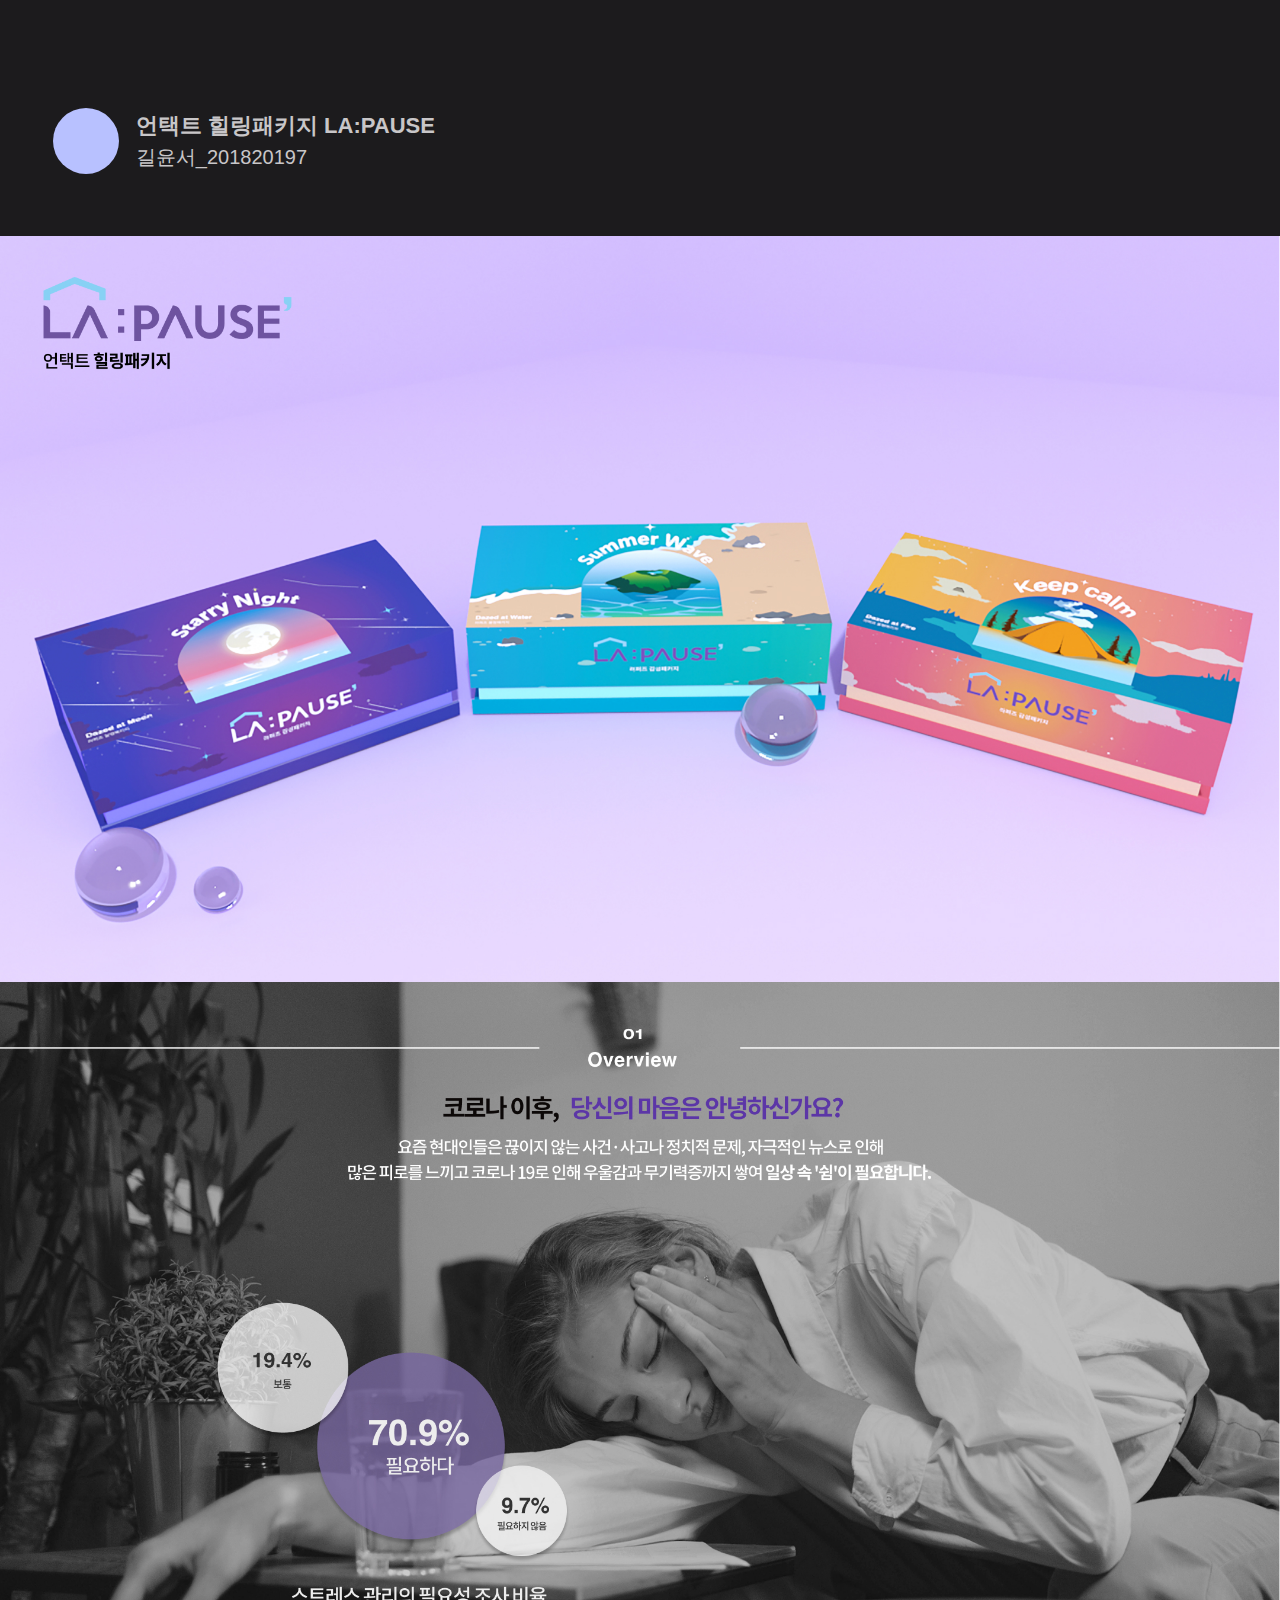
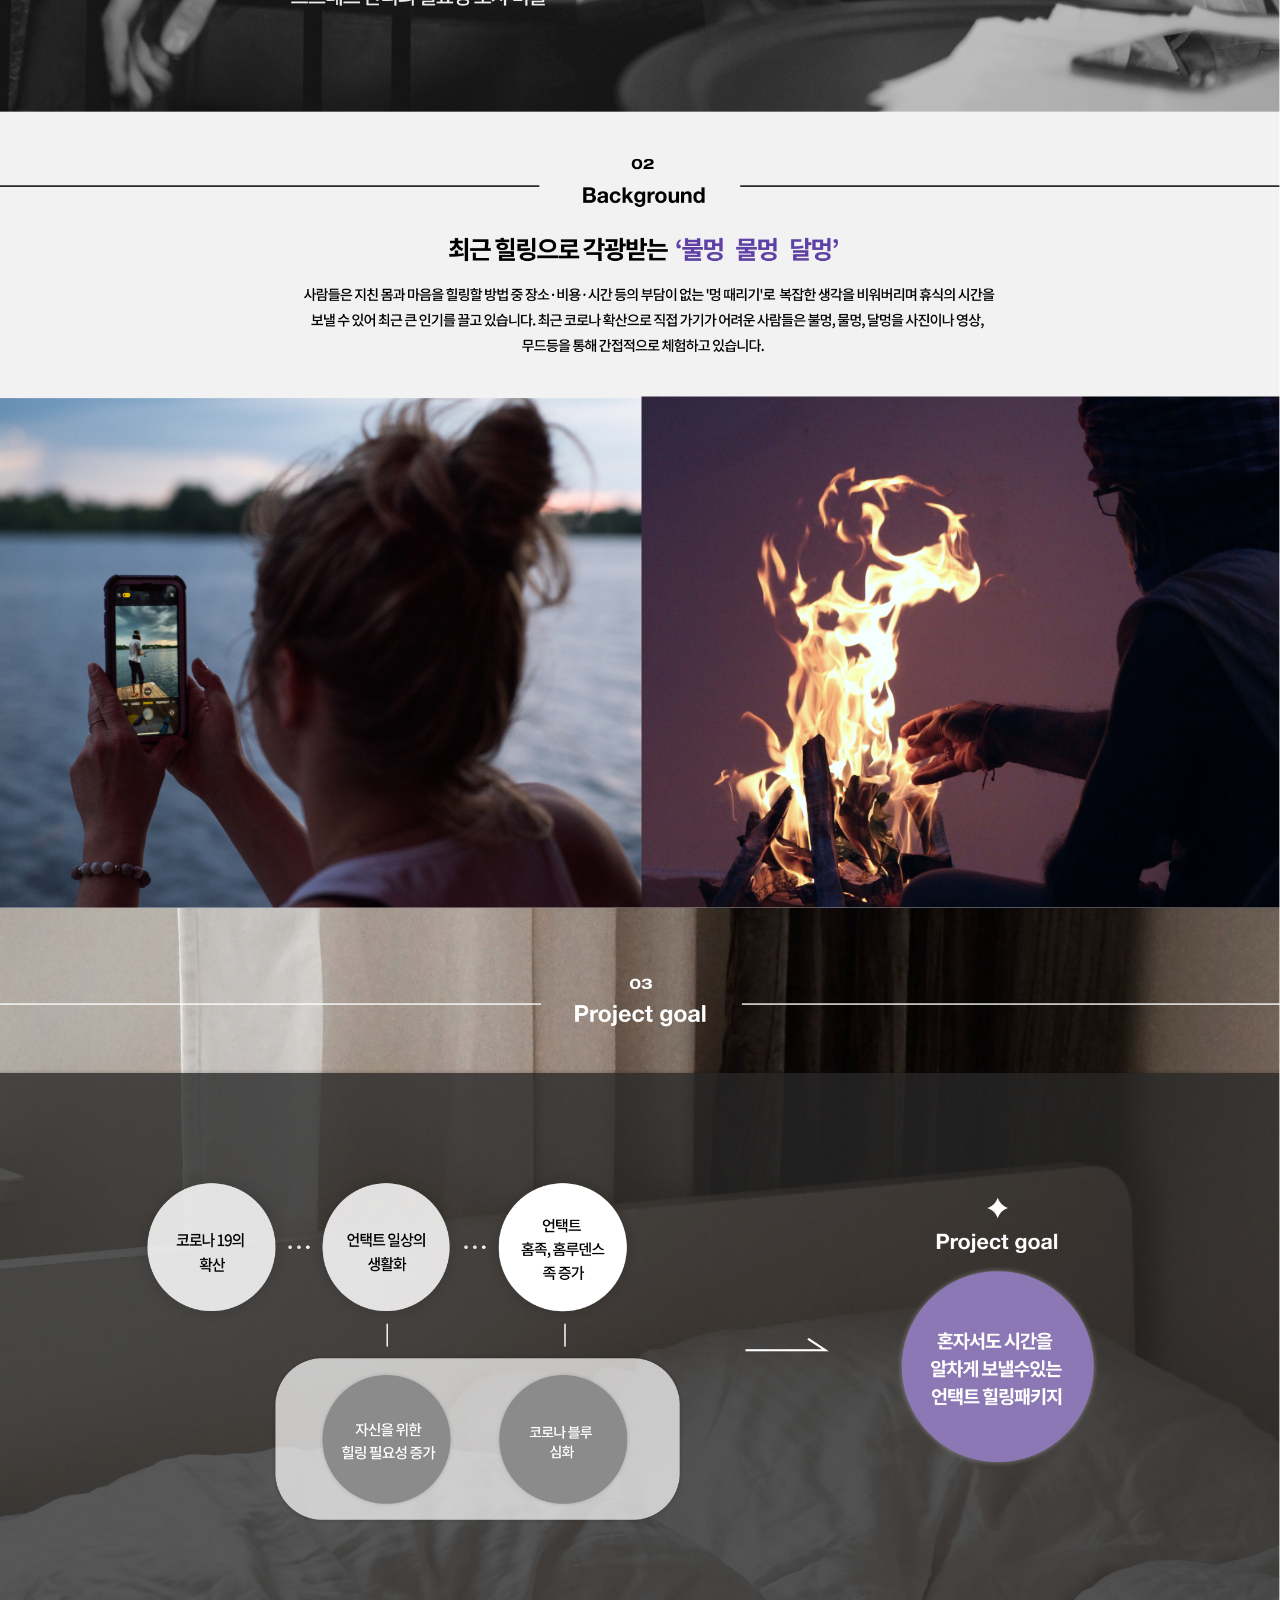
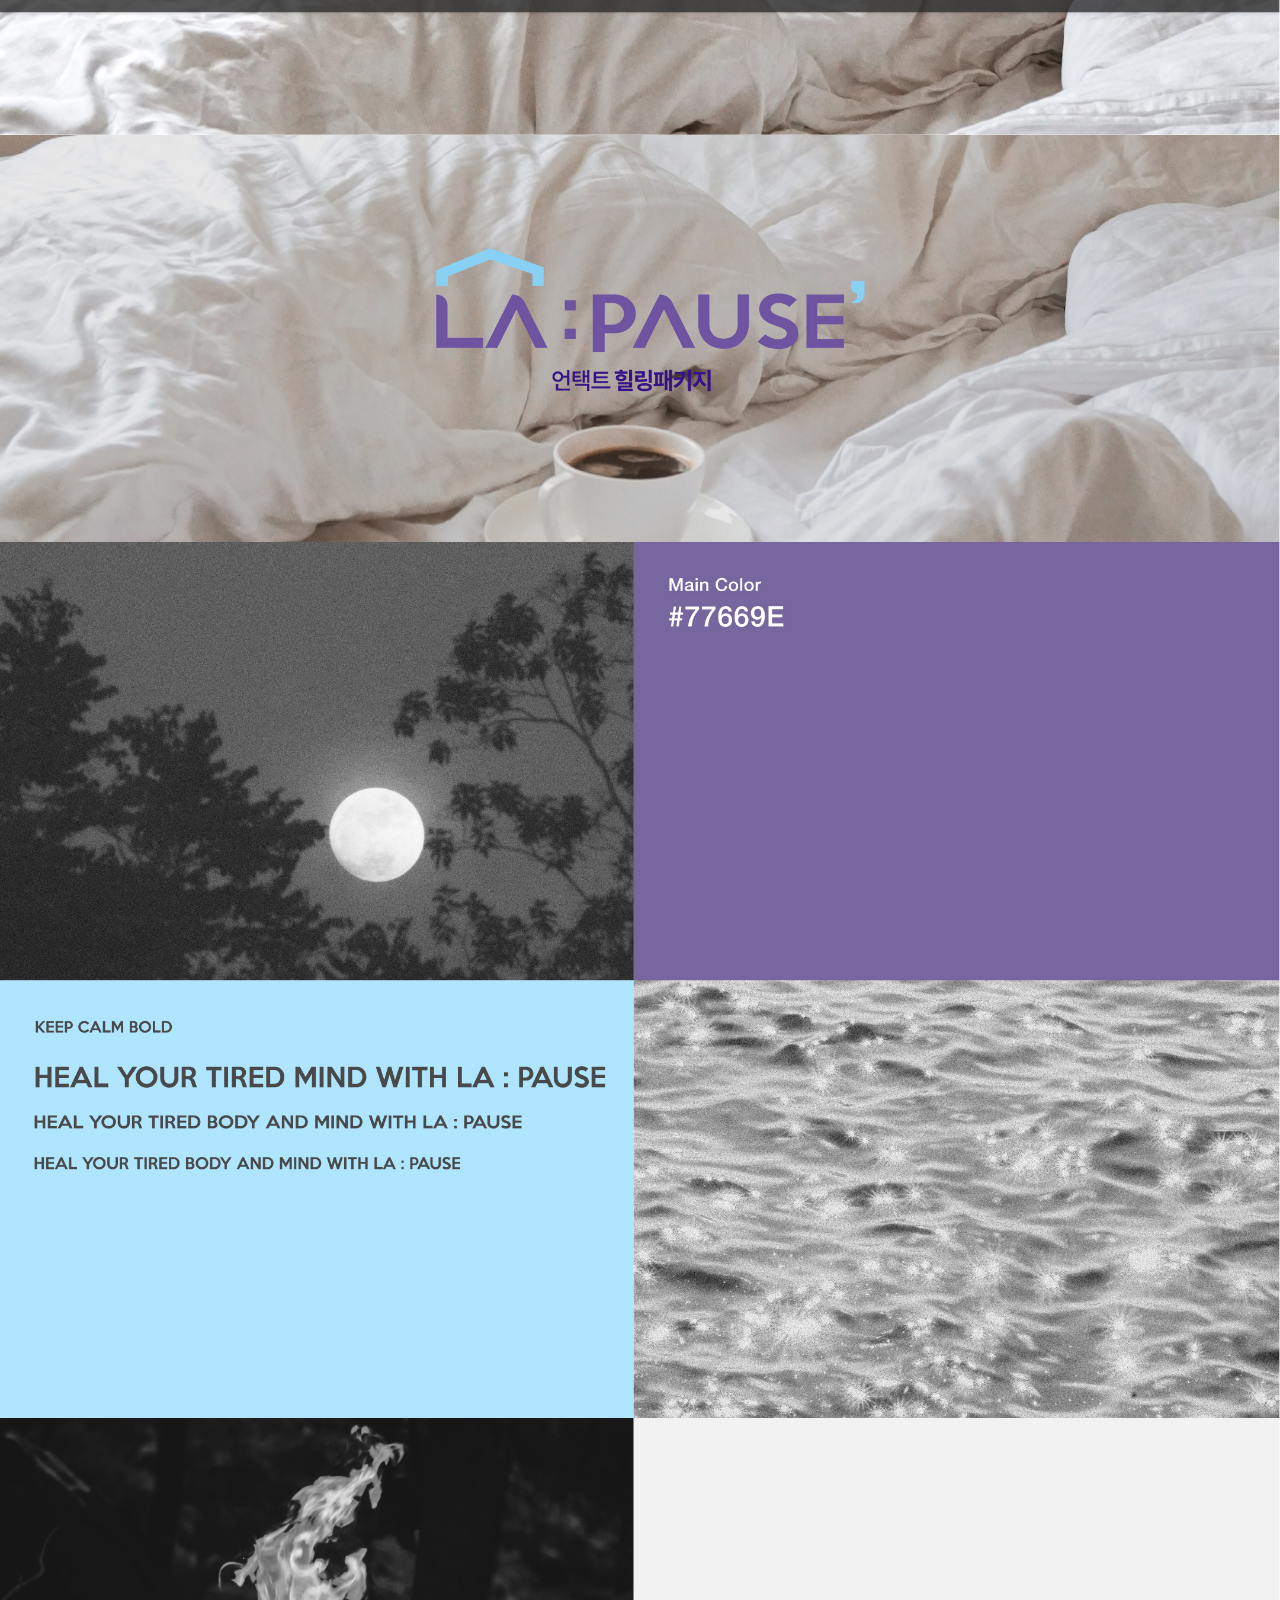
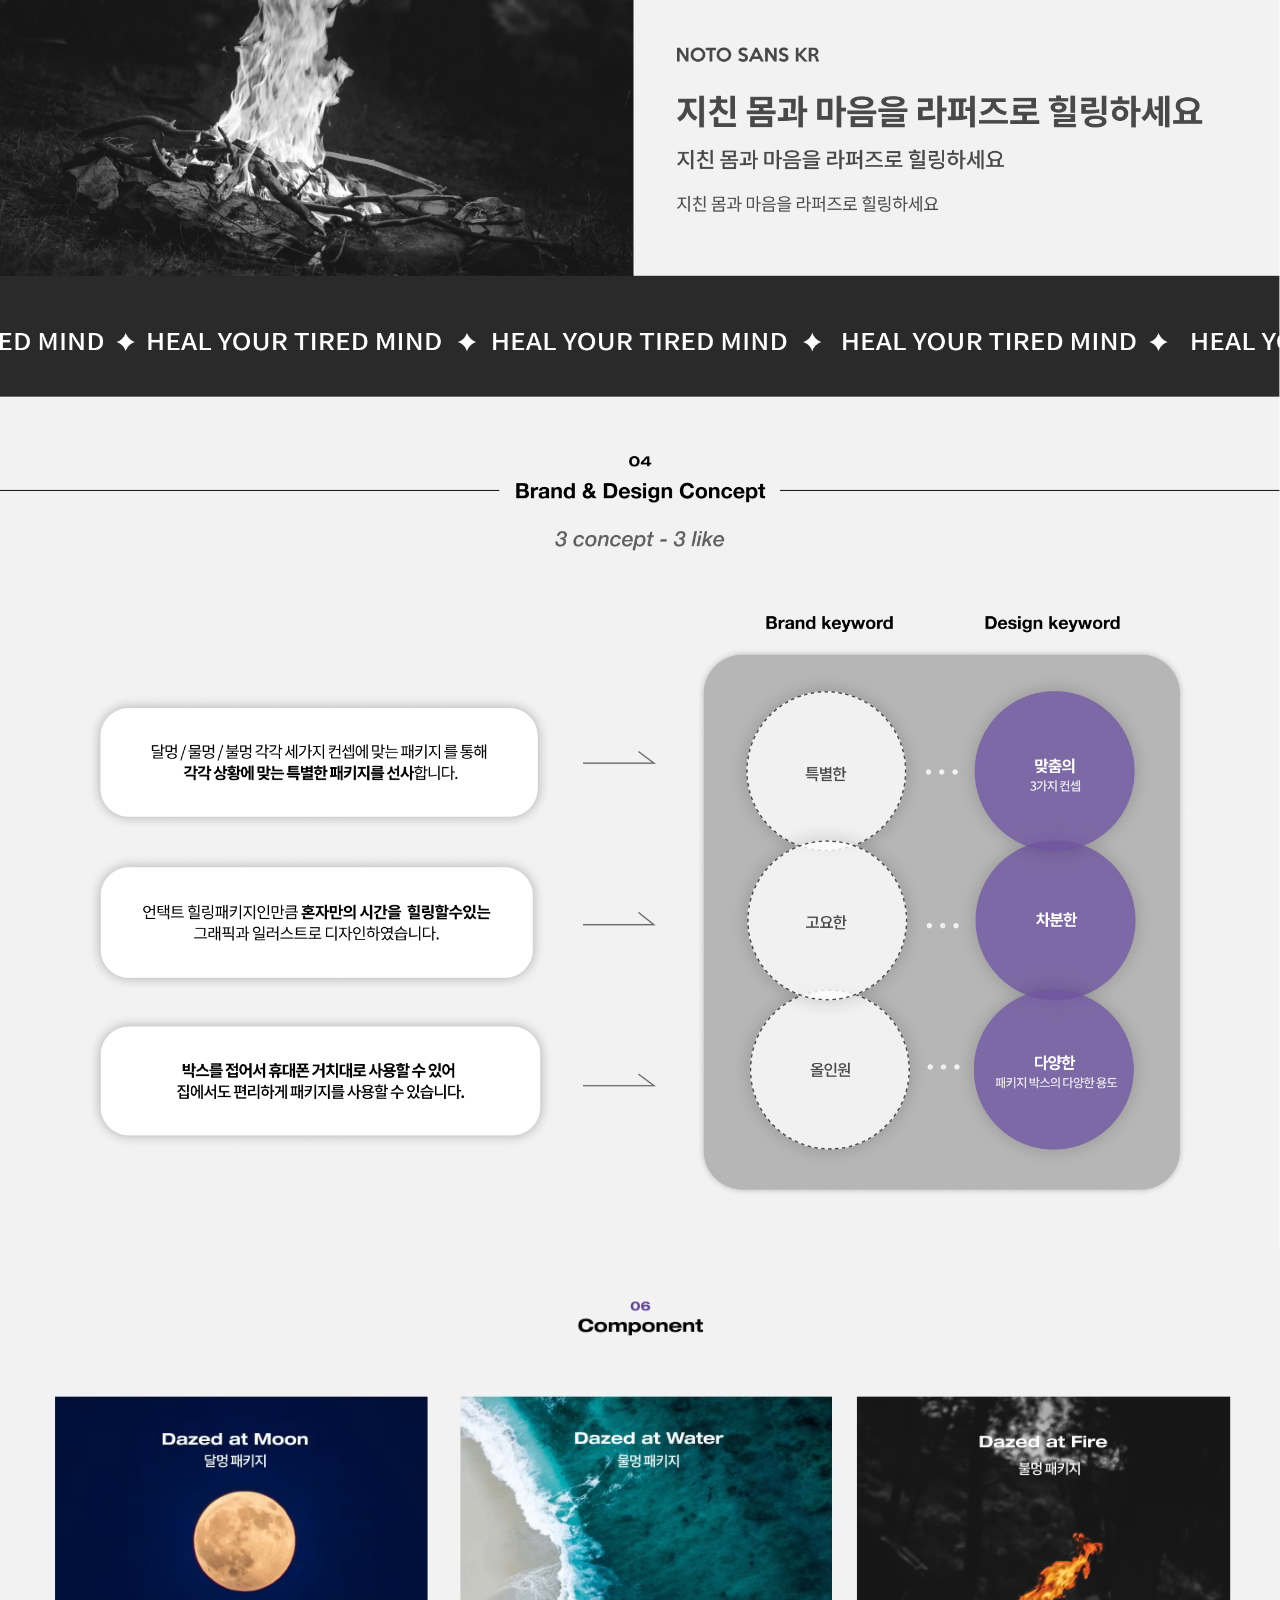
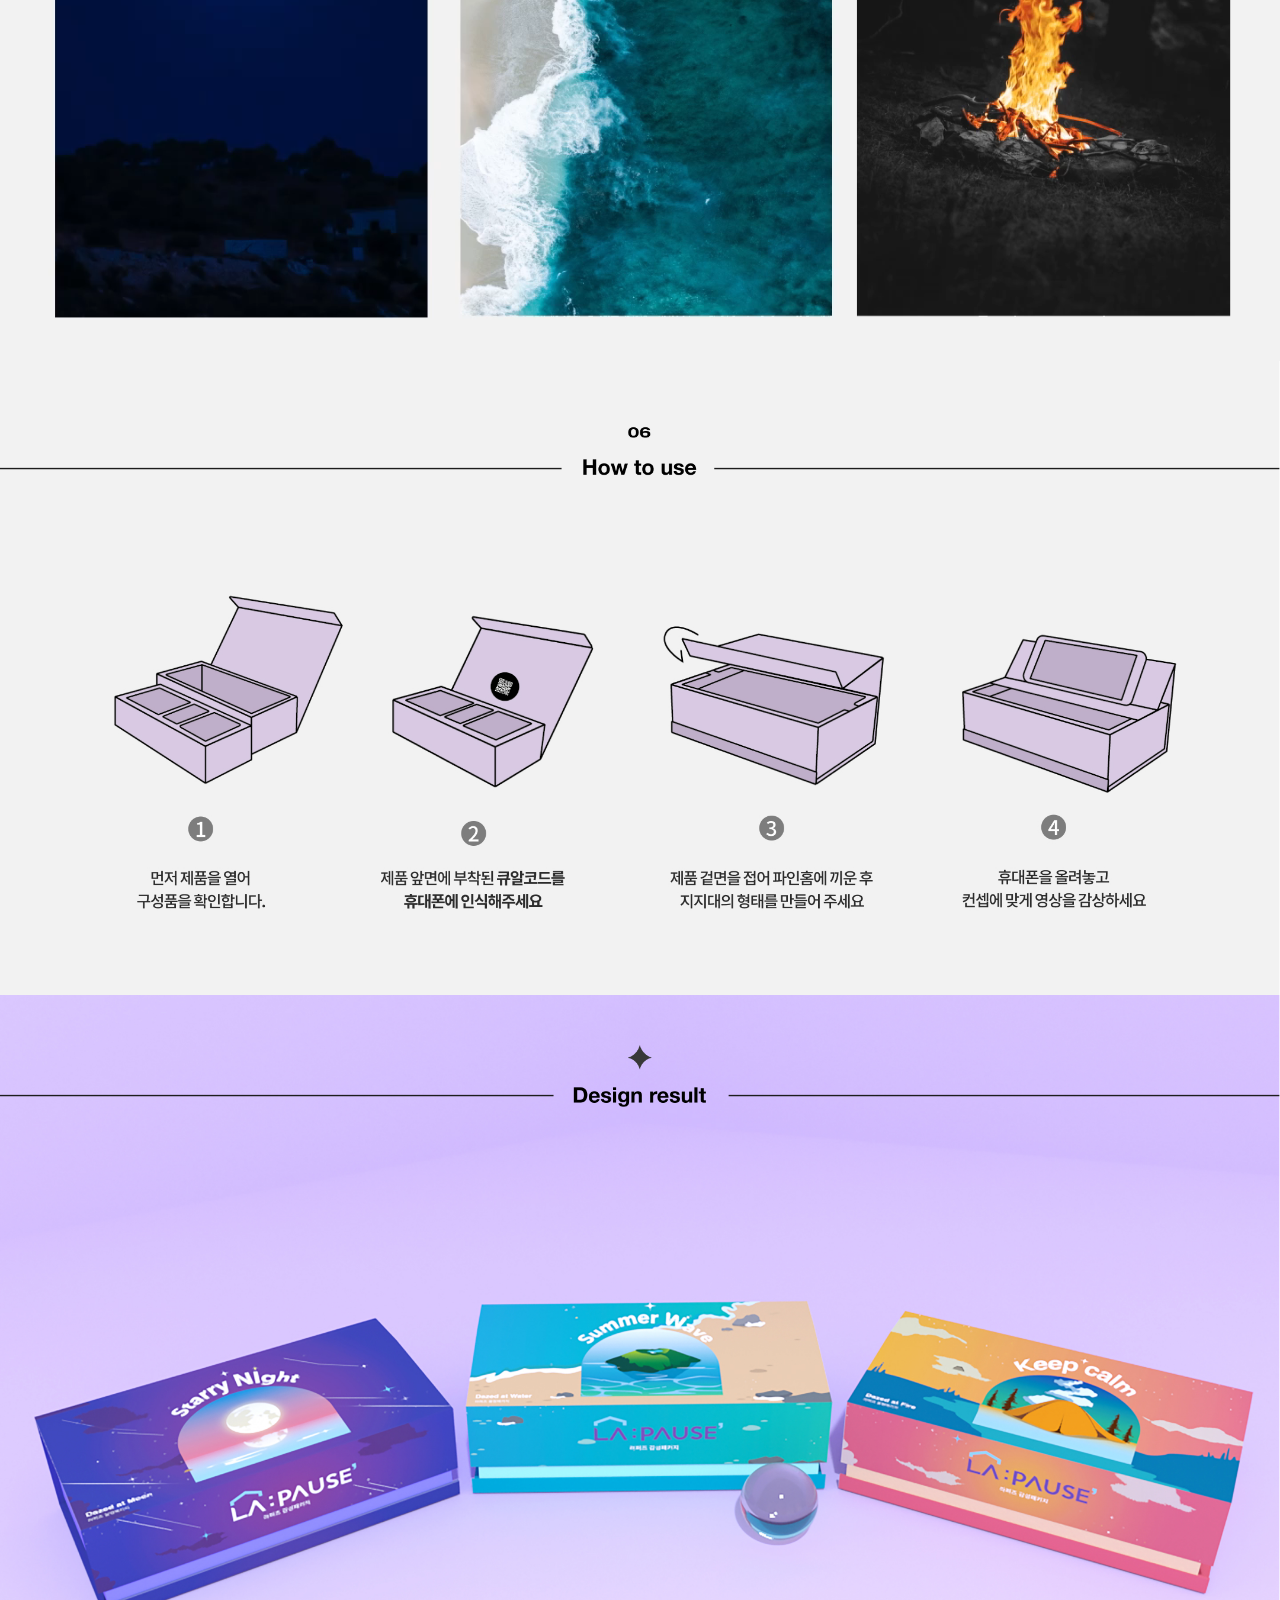
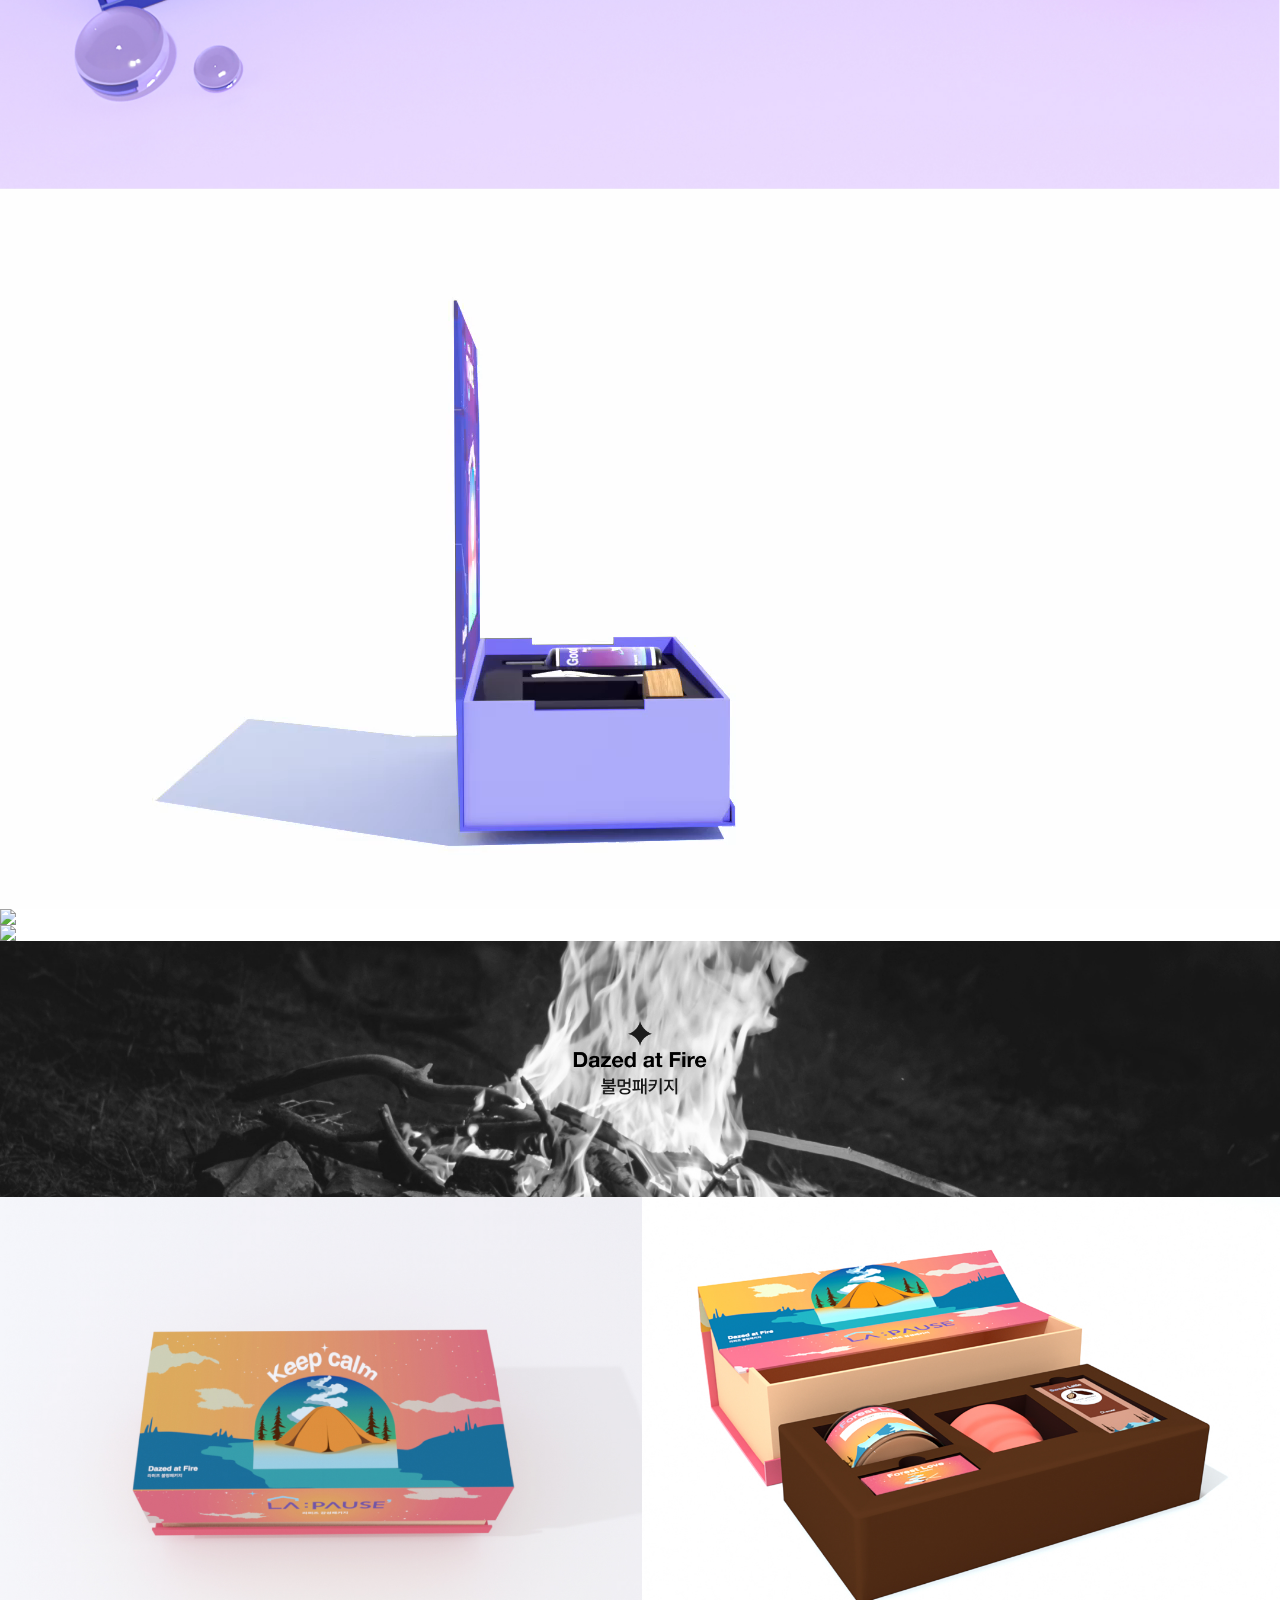
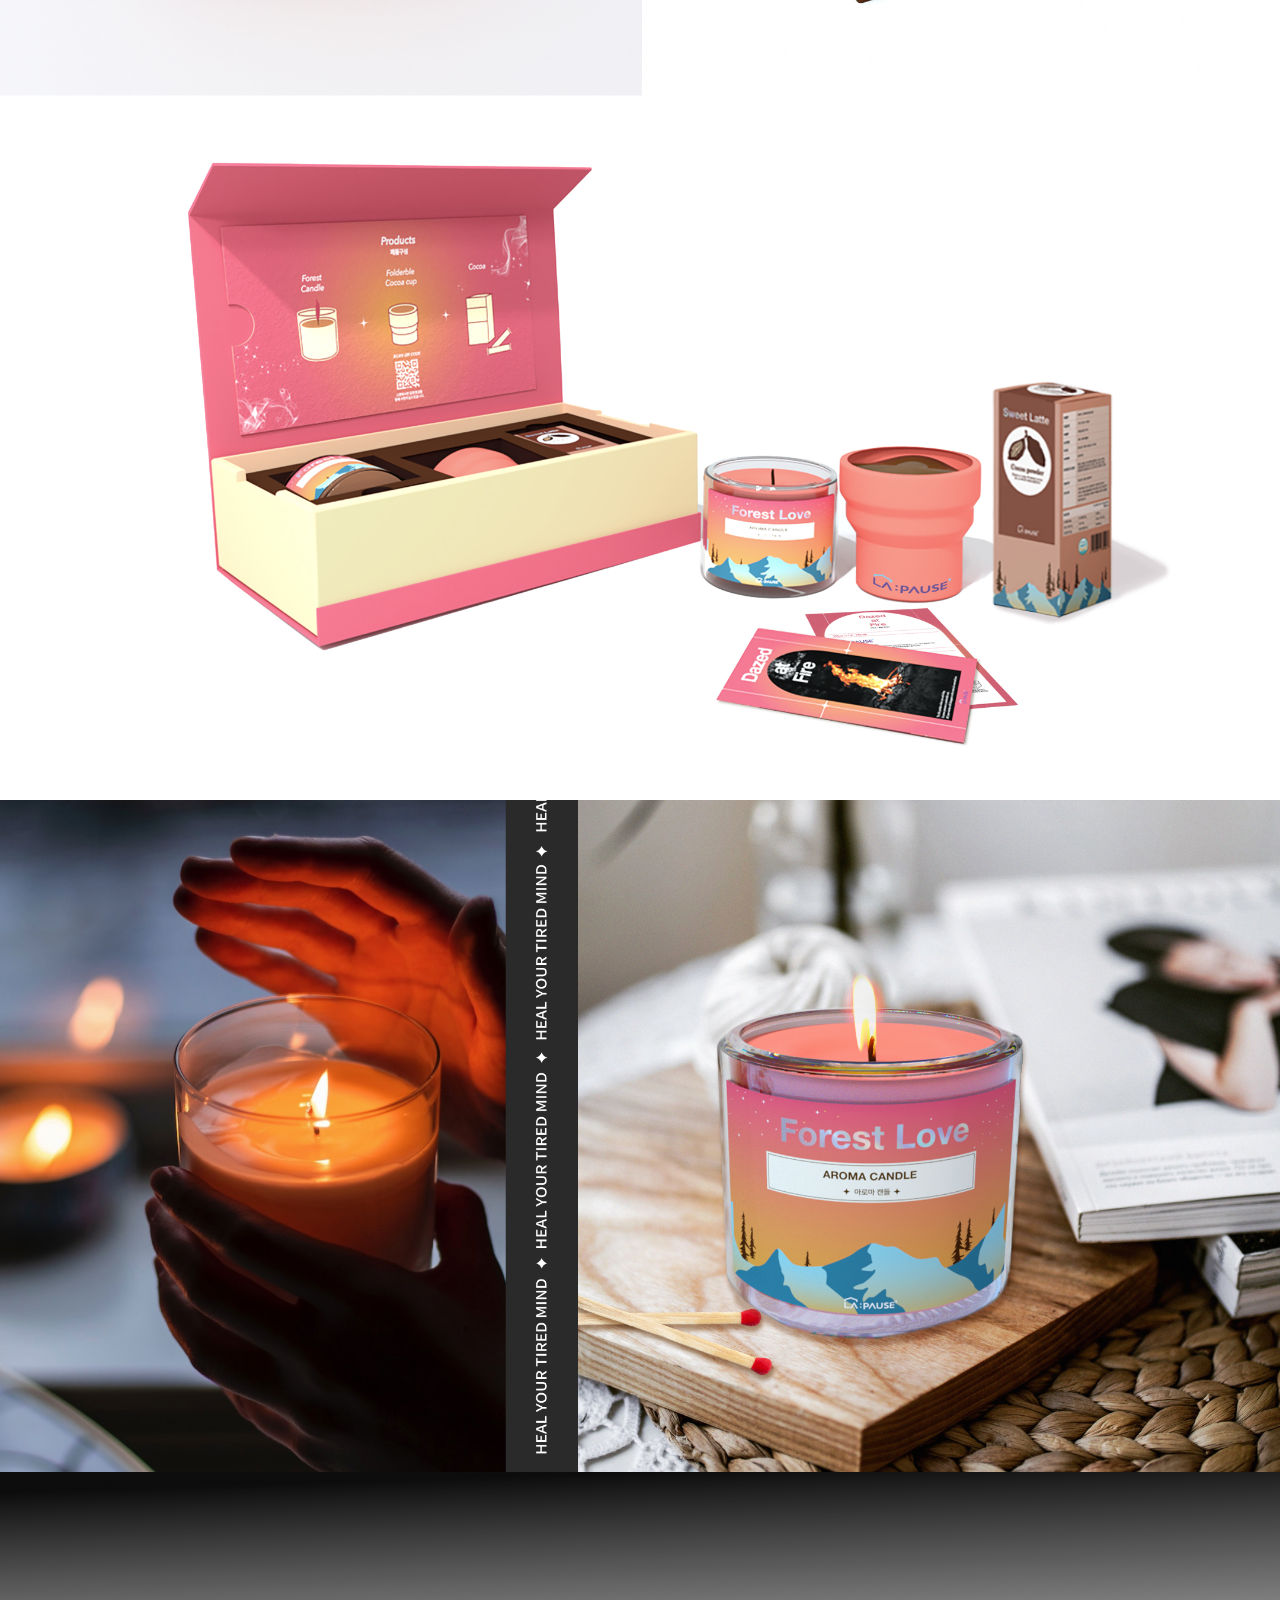
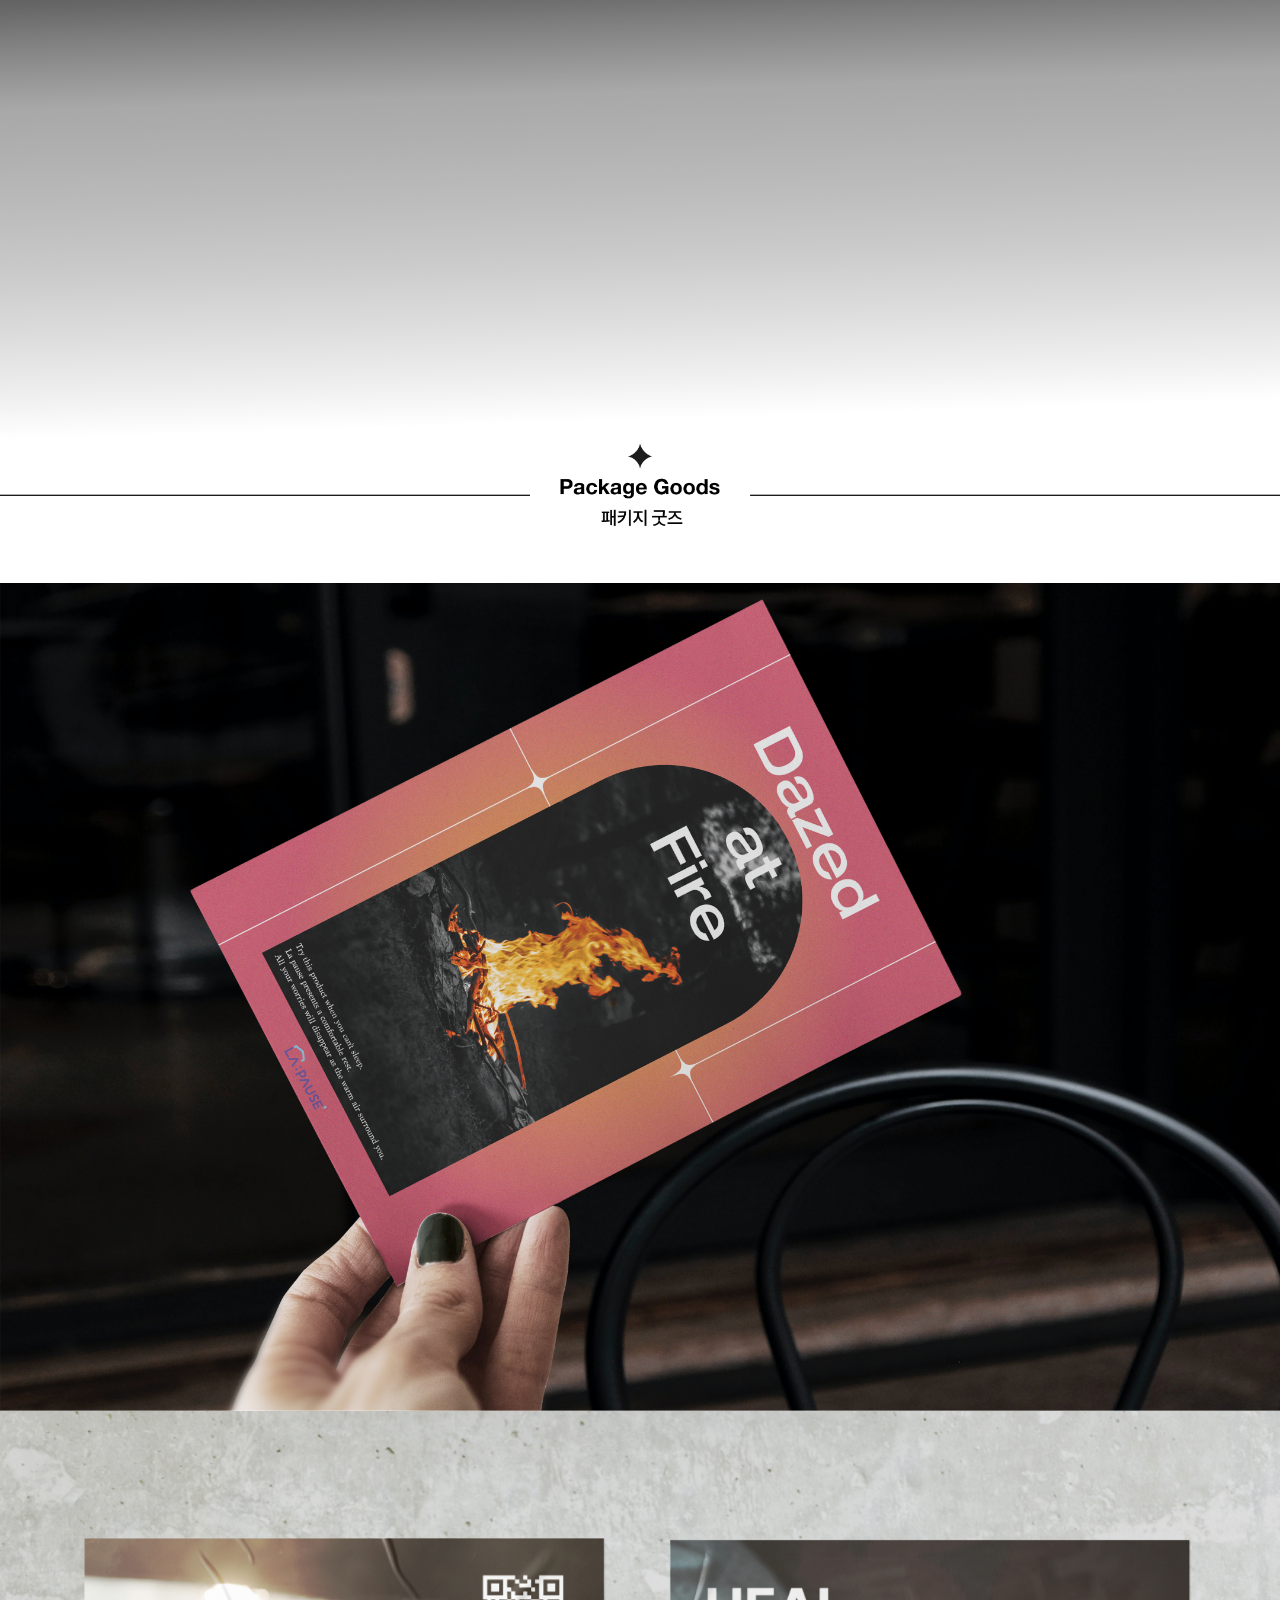
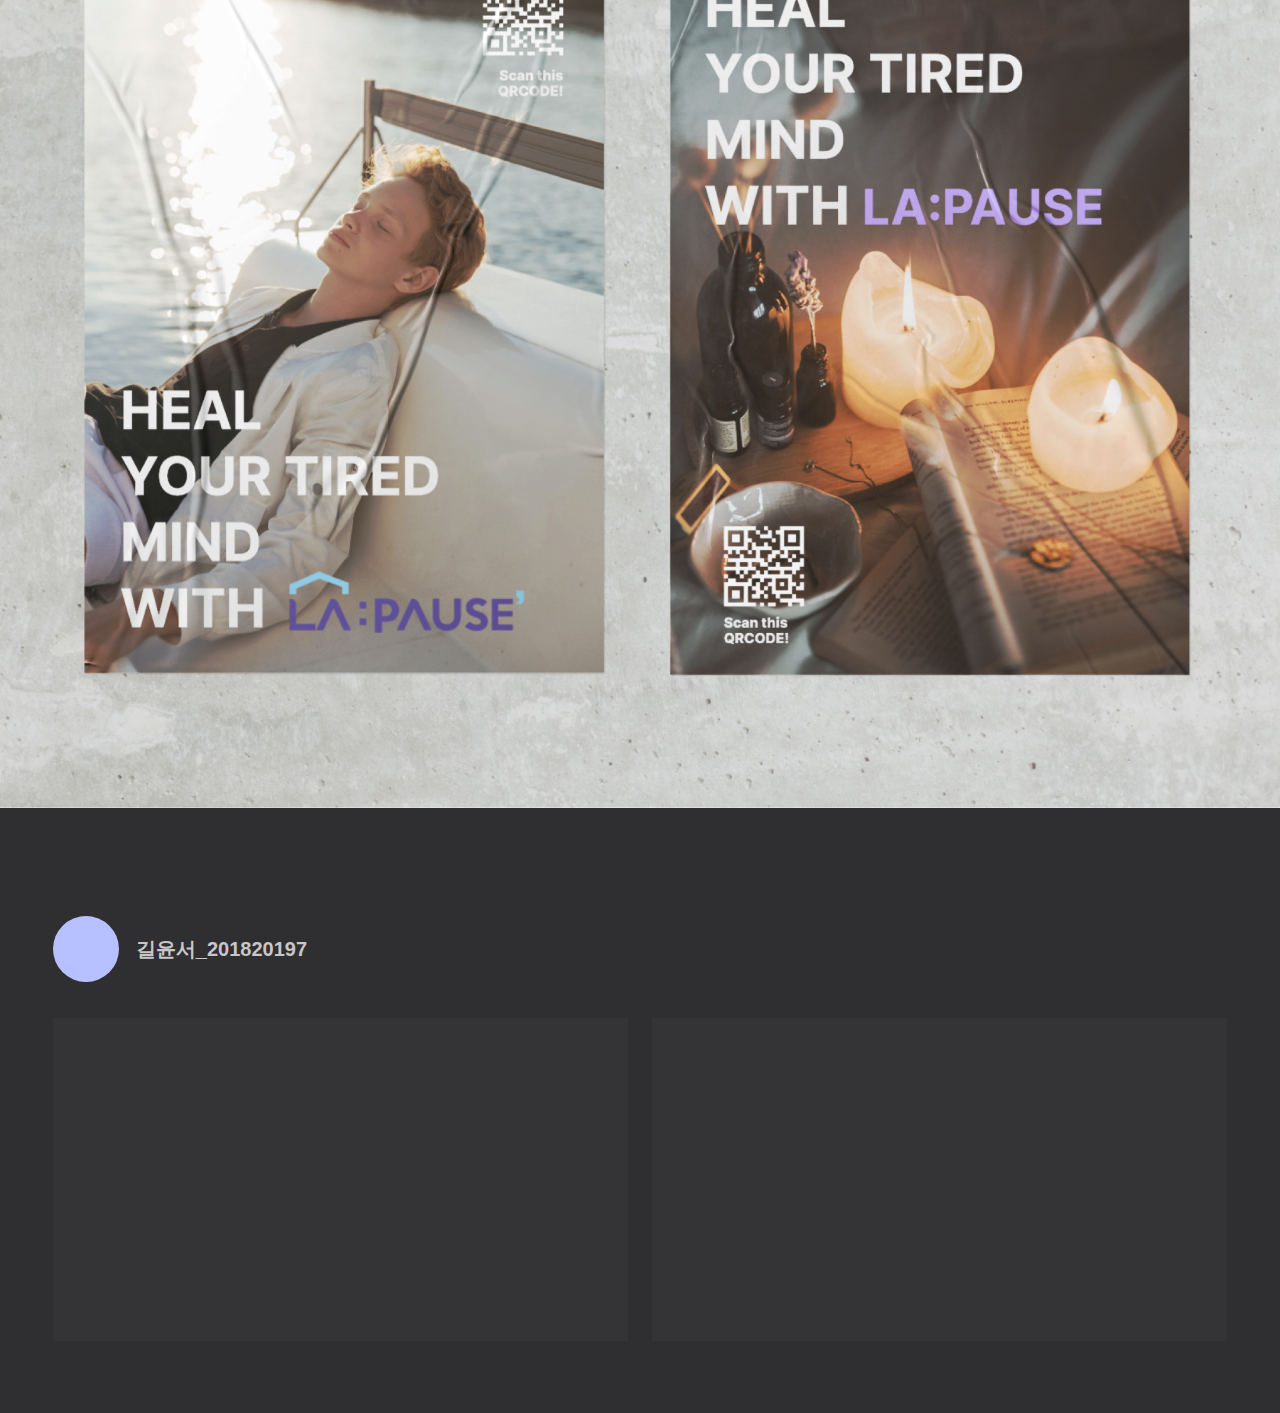
==== KSY/index.html @ 18020cdb "commitcommit" ====
<!DOCTYPE html>
<html lang="ko">
  <head>
    <meta charset="UTF-8" />
    <meta http-equiv="X-UA-Compatible" content="IE=edge" />
    <meta name="viewport" content="width=device-width, initial-scale=1.0" />
    <script src="./script/modHtml.js" defer></script>
    <script src="https://player.vimeo.com/api/player.js"></script>
    <script src="https://unpkg.com/@lottiefiles/lottie-player@latest/dist/lottie-player.js"></script>
    <link
      rel="stylesheet"
      as="style"
      crossorigin
      href="https://cdn.jsdelivr.net/gh/orioncactus/pretendard/dist/web/static/pretendard.css"
    />
    <link rel="stylesheet" href="./style/reset.min.css" />
    <link rel="stylesheet" href="./style/template.min.css" />
    <!-- edit 1 begin -->
    <title>김세영교수님_길윤서_201820197</title>
    <!-- edit 1 end -->
  </head>
  <body>
    <div class="section section--type-header">
      <div class="container">
        <div class="profile">
          <div class="profile__pic"></div>
          <div class="profile__wrap">
            <div class="profile__title">
              <!-- edit 2 begin -->
              언택트 힐링패키지 LA:PAUSE
              <!-- edit 2 end -->
            </div>
            <div class="profile__name">
              <!-- edit 3 begin -->
              길윤서_201820197
              <!-- edit 3 end -->
            </div>
          </div>
        </div>
      </div>
    </div>
    <div class="section section--type-media">
      <!-- edit 4 begin -->
      <div class="container">
        <!-- example of image begin -->
        <img src="./imgs/packageimg0.jpg" loading="lazy" />
        <img src="./imgs/packageimg1.jpg" loading="lazy" />
        <img src="./imgs/packageimg2.jpg" loading="lazy" />
        <img src="./imgs/packageimg3.jpg" loading="lazy" />
        <img src="./imgs/packageimg4.jpg" loading="lazy" />
        <img src="./imgs/packageimg5.jpg" loading="lazy" />

        <!-- example of video begin -->
        <video autoplay loop muted poster="">
          <source src="./imgs/package video 2.mp4" />
        </video>
        <!-- example of video end -->

        <img src="./imgs/packageimg6.jpg" loading="lazy" />
        <img src="./imgs/packageimg7.jpg" loading="lazy" />
        <!-- example of video begin -->
        <video autoplay loop muted poster="">
          <source src="./imgs/packagev.mp4" />
        </video>
        <!-- example of video end -->
        <img src="./imgs/packageimg8.jpg" loading="lazy" />
        <img src="./imgs/packageimg9.jpg" loading="lazy" />
        <img src="./imgs/packageimg10.jpg" loading="lazy" />
        <img src="./imgs/packageimg11.jpg" loading="lazy" />
        <!-- example of lottie start -->
        <lottie-player
          src="./imgs/card.json"
          style="max-width: 1440px"
          style="max-height: 800px"
          loop
          autoplay
        ></lottie-player>

        <!-- example of lottie start -->
        <lottie-player
          src="./imgs/package motion 1.json"
          style="max-width: 1440px"
          style="max-height: 800px"
          loop
          autoplay
        ></lottie-player>
        <img src="./imgs/packageimg12.jpg" loading="lazy" />
        <!-- example of image end -->
      </div>
      <!-- edit 4 end -->
    </div>
    <div class="section section--type-footer">
      <div class="container">
        <div class="designerInfo">
          <div class="profile">
            <div class="profile__pic"></div>
            <div class="profile__wrap">
              <div class="profile__name">
                <!-- edit 4 begin -->
                길윤서_201820197
                <!-- edit 4 end -->
              </div>
            </div>
          </div>
          <div class="otherWorks">
            <div class="work">
              <div class="work__wrap">
                <div class="work__title">
                  Variant of [Space] : 공간은 계속해서 변화한다
                </div>
                <div class="work__class">Typography</div>
              </div>
            </div>
            <div class="work">
              <div class="work__wrap">
                <div class="work__title">
                  룸메이트와 생활비관리를 쉽고 간편하게. Roompay
                </div>
                <div class="work__class">Interaction Design</div>
              </div>
            </div>
          </div>
        </div>
      </div>
    </div>
  </body>
</html>
---- KSY/style/template.min.css ----
body{background-color:#1c1b1d}.container{z-index:2;display:flex;flex-flow:column nowrap;grid-row:1 / span 2;grid-column:2 / span 1;align-items:center;justify-content:flex-start;overflow:hidden}.container>*{overflow:hidden}.section{display:grid;grid-template-rows:minmax(0, auto) .625rem}.section:not(:first-of-type){margin-top:-0.625rem}.section:last-of-type{grid-template-rows:minmax(0, auto)}.section:last-of-type>.container{grid-row:1 / span 1}.section:last-of-type>.section__bg{grid-row:1 / span 1}.section--type-text,.section--type-media{background-color:#fff}.section--type-text{color:#1c1b1d}.section--type-text a{color:#4756b3;text-decoration:underline;text-underline-position:under}.section--type-text a:hover{color:#474747}.section--type-text>.container>*{width:100%;max-width:70ch}.section--type-text>.container>*.text--textAlign-center{text-align:center}.section--type-text>.container>*.text--textAlign-right{text-align:right}.section--type-media>.container{align-items:stretch;padding-inline:0}.section--type-media>.container *{flex-shrink:0}.section--type-media>.container lottie-player{align-self:center;height:auto}.section--type-header>.container,.section--type-footer>.container{align-items:stretch;padding-inline:0}.section--type-header{background-color:#1c1b1d}.section--type-header>.container{color:#c8c6c8}.section--type-header>.container .profile__title{font-weight:700}.section--type-footer>.container .designInfo{display:flex;flex-direction:row;flex-wrap:nowrap;gap:0rem;align-items:center;justify-content:center;color:#c8c6c8;text-align:center;background-color:#252426}.section--type-footer>.container .designerInfo{color:#c8c6c8;background-color:#2f2e30}.section--type-footer>.container .designerInfo .profile__name{font-weight:700}.section__bg{z-index:1}.section__bg--left{grid-row:1 / span 2;grid-column:1 / span 1;background-color:#1c1b1d}.section__bg--right{grid-row:1 / span 2;grid-column:3 / span 1;background-color:#1c1b1d}.profile{display:flex;flex-direction:row;flex-wrap:nowrap;gap:.75em;align-items:center;justify-content:flex-start}.profile__pic{flex-shrink:0;width:3em;aspect-ratio:1 / 1;background-color:#b8c1ff;border-radius:9999rem}.profile__wrap{display:flex;flex-direction:column;flex-wrap:nowrap;gap:4px;align-items:flex-start;justify-content:flex-start}.work{display:flex;flex-direction:column;flex-wrap:nowrap;gap:0rem;align-items:center;justify-content:flex-end;aspect-ratio:16 / 9;color:#c8c6c8;background-color:#343335}.work:hover .work__wrap{opacity:1}.work__wrap{display:flex;flex-direction:column;flex-wrap:nowrap;gap:2px;align-items:flex-start;justify-content:flex-end;align-self:stretch;height:calc(9.2em + 2px);padding:1em 1.25em;background:linear-gradient(rgba(0, 0, 0, 0) 0%, rgba(0, 0, 0, 0.6) 81%);opacity:0;transition:opacity 100ms}.work__wrap>*{align-self:stretch;overflow:hidden;text-overflow:ellipsis;white-space:nowrap}.work__title{font-weight:700}@media(min-width: 0rem)and (max-width: 37.4375rem){.container{padding-inline:1.5rem;padding-bottom:.625rem}.section{grid-template-columns:0 100% 0}.section:last-of-type>.container{padding-bottom:0}.section--type-text>.container{row-gap:1rem;-moz-column-gap:1rem;column-gap:1rem;padding-top:1.5rem;padding-bottom:2.125rem}.section--type-text.text-head>.container{padding-top:3rem}.section--type-text.text-tail>.container{padding-bottom:3.625rem}.section--type-header>.container,.section--type-footer>.container .designInfo,.section--type-footer>.container .designerInfo{padding-inline:1.5rem}.section--type-header>.container,.section--type-footer>.container .designerInfo{padding-top:4.5rem}.section--type-footer>.container .designerInfo .profile{padding-bottom:1.5rem}.section--type-header>.container,.section--type-footer>.container .designerInfo{padding-bottom:3rem}.section--type-footer>.container .designInfo{padding-block:3rem}.section--type-footer>.container .designerInfo .otherWorks{-moz-column-gap:1rem;column-gap:1rem}.section--type-footer>.container .designerInfo .otherWorks{row-gap:1rem}}@media(min-width: 37.5rem)and (max-width: 52.4375rem){.container{padding-inline:1.5rem;padding-bottom:.625rem}.section{grid-template-columns:0 100% 0}.section:last-of-type>.container{padding-bottom:0}.section--type-text>.container{row-gap:1rem;-moz-column-gap:1rem;column-gap:1rem;padding-top:1.5rem;padding-bottom:2.125rem}.section--type-text.text-head>.container{padding-top:3rem}.section--type-text.text-tail>.container{padding-bottom:3.625rem}.section--type-header>.container,.section--type-footer>.container .designInfo,.section--type-footer>.container .designerInfo{padding-inline:1.5rem}.section--type-header>.container,.section--type-footer>.container .designerInfo{padding-top:4.5rem}.section--type-footer>.container .designerInfo .profile{padding-bottom:1.5rem}.section--type-header>.container,.section--type-footer>.container .designerInfo{padding-bottom:3rem}.section--type-footer>.container .designInfo{padding-block:3rem}.section--type-footer>.container .designerInfo .otherWorks{-moz-column-gap:1rem;column-gap:1rem}.section--type-footer>.container .designerInfo .otherWorks{row-gap:1rem}}@media(min-width: 52.5rem)and (max-width: 63.9375rem){.container{padding-inline:2.25rem;padding-bottom:.625rem}.section{grid-template-columns:1fr 52.5rem 1fr}.section:last-of-type>.container{padding-bottom:0}.section--type-text>.container{row-gap:1.5rem;-moz-column-gap:1.5rem;column-gap:1.5rem;padding-top:2.25rem;padding-bottom:2.875rem}.section--type-text.text-head>.container{padding-top:4.5rem}.section--type-text.text-tail>.container{padding-bottom:5.125rem}.section--type-header>.container,.section--type-footer>.container .designInfo,.section--type-footer>.container .designerInfo{padding-inline:2.25rem}.section--type-header>.container,.section--type-footer>.container .designerInfo{padding-top:6.75rem}.section--type-footer>.container .designerInfo .profile{padding-bottom:2.25rem}.section--type-header>.container,.section--type-footer>.container .designerInfo{padding-bottom:4.5rem}.section--type-footer>.container .designInfo{padding-block:4.5rem}.section--type-footer>.container .designerInfo .otherWorks{-moz-column-gap:1.5rem;column-gap:1.5rem}.section--type-footer>.container .designerInfo .otherWorks{row-gap:1.5rem}}@media(min-width: 64rem)and (max-width: 79.9375rem){.container{padding-inline:min(4.1666666667%,3.75rem);padding-bottom:.625rem}.section{grid-template-columns:0 100% 0}.section:last-of-type>.container{padding-bottom:0}.section--type-text>.container{row-gap:1.5rem;-moz-column-gap:1.5rem;column-gap:1.5rem;padding-top:2.25rem;padding-bottom:2.875rem}.section--type-text.text-head>.container{padding-top:4.5rem}.section--type-text.text-tail>.container{padding-bottom:5.125rem}.section--type-header>.container,.section--type-footer>.container .designInfo,.section--type-footer>.container .designerInfo{padding-inline:min(4.1666666667%,3.75rem)}.section--type-header>.container,.section--type-footer>.container .designerInfo{padding-top:6.75rem}.section--type-footer>.container .designerInfo .profile{padding-bottom:2.25rem}.section--type-header>.container,.section--type-footer>.container .designerInfo{padding-bottom:4.5rem}.section--type-footer>.container .designInfo{padding-block:4.5rem}.section--type-footer>.container .designerInfo .otherWorks{-moz-column-gap:1.5rem;column-gap:1.5rem}.section--type-footer>.container .designerInfo .otherWorks{row-gap:1.5rem}}@media(min-width: 80rem)and (max-width: 89.9375rem){.container{padding-inline:4.1666666667%;padding-bottom:.625rem}.section{grid-template-columns:1fr minmax(0, 90rem) 1fr}.section:last-of-type>.container{padding-bottom:0}.section--type-text>.container{row-gap:1.5rem;-moz-column-gap:1.5rem;column-gap:1.5rem;padding-top:2.25rem;padding-bottom:2.875rem}.section--type-text.text-head>.container{padding-top:4.5rem}.section--type-text.text-tail>.container{padding-bottom:5.125rem}.section--type-header>.container,.section--type-footer>.container .designInfo,.section--type-footer>.container .designerInfo{padding-inline:4.1666666667%}.section--type-header>.container,.section--type-footer>.container .designerInfo{padding-top:6.75rem}.section--type-footer>.container .designerInfo .profile{padding-bottom:2.25rem}.section--type-header>.container,.section--type-footer>.container .designerInfo{padding-bottom:4.5rem}.section--type-footer>.container .designInfo{padding-block:4.5rem}.section--type-footer>.container .designerInfo .otherWorks{-moz-column-gap:1.5rem;column-gap:1.5rem}.section--type-footer>.container .designerInfo .otherWorks{row-gap:1.5rem}}@media(min-width: 90rem){.container{padding-inline:3.75rem;padding-bottom:.625rem}.section{grid-template-columns:1fr 90rem 1fr}.section:last-of-type>.container{padding-bottom:0}.section--type-text>.container{row-gap:1.5rem;-moz-column-gap:1.5rem;column-gap:1.5rem;padding-top:2.25rem;padding-bottom:2.875rem}.section--type-text.text-head>.container{padding-top:4.5rem}.section--type-text.text-tail>.container{padding-bottom:5.125rem}.section--type-header>.container,.section--type-footer>.container .designInfo,.section--type-footer>.container .designerInfo{padding-inline:3.75rem}.section--type-header>.container,.section--type-footer>.container .designerInfo{padding-top:6.75rem}.section--type-footer>.container .designerInfo .profile{padding-bottom:2.25rem}.section--type-header>.container,.section--type-footer>.container .designerInfo{padding-bottom:4.5rem}.section--type-footer>.container .designInfo{padding-block:4.5rem}.section--type-footer>.container .designerInfo .otherWorks{-moz-column-gap:1.5rem;column-gap:1.5rem}.section--type-footer>.container .designerInfo .otherWorks{row-gap:1.5rem}}@media(min-width: 0rem){.font-body-1{font-size:1.125rem;font-weight:500;line-height:1.75rem}.font-body-1-dense,.section--type-header>.container .profile,.section--type-footer>.container .designerInfo .profile,.profile__title{font-size:1.125rem;font-weight:500;line-height:1.5rem}.font-body-2{font-size:1rem;font-weight:500;line-height:1.625rem}.font-body-2-dense,.profile__name{font-size:1rem;font-weight:500;line-height:1.25rem}.font-body-3,.work{font-size:0.875rem;font-weight:500;line-height:1.375rem}.font-body-3-dense,.profile__quote{font-size:0.875rem;font-weight:500;line-height:1.125rem}.font-heading-1{font-size:4.5625rem;font-weight:700;line-height:5.875rem}.font-heading-2{font-size:3.625rem;font-weight:700;line-height:4.75rem}.font-heading-3{font-size:2.8125rem;font-weight:700;line-height:3.625rem}.font-heading-4{font-size:2.25rem;font-weight:700;line-height:2.875rem}.font-heading-5{font-size:1.75rem;font-weight:700;line-height:2.25rem}.font-heading-6,.section--type-footer>.container .designInfo{font-size:1.375rem;font-weight:700;line-height:1.75rem}.container{font-size:1rem;font-weight:500;line-height:1.625rem}.otherWorks{display:grid;grid-template-rows:minmax(0, 1fr) minmax(0, 1fr);grid-template-columns:minmax(0, 1fr)}}@media(min-width: 52.5rem){.font-body-1{font-size:1.25rem;font-weight:500;line-height:2rem}.font-body-1-dense,.section--type-header>.container .profile,.section--type-footer>.container .designerInfo .profile,.profile__title{font-size:1.25rem;font-weight:500;line-height:1.625rem}.font-body-2{font-size:1.125rem;font-weight:500;line-height:1.75rem}.font-body-2-dense,.profile__name{font-size:1.125rem;font-weight:500;line-height:1.5rem}.font-body-3,.work{font-size:1rem;font-weight:500;line-height:1.625rem}.font-body-3-dense,.profile__quote{font-size:1rem;font-weight:500;line-height:1.25rem}.font-heading-1{font-size:5.75rem;font-weight:700;line-height:7.5rem}.font-heading-2{font-size:4.5625rem;font-weight:700;line-height:5.875rem}.font-heading-3{font-size:3.625rem;font-weight:700;line-height:4.75rem}.font-heading-4{font-size:2.8125rem;font-weight:700;line-height:3.625rem}.font-heading-5{font-size:2.25rem;font-weight:700;line-height:2.875rem}.font-heading-6,.section--type-footer>.container .designInfo{font-size:1.75rem;font-weight:700;line-height:2.25rem}.container{font-size:1.125rem;font-weight:500;line-height:1.75rem}}@media(min-width: 64rem){.font-body-1{font-size:1.375rem;font-weight:500;line-height:2.25rem}.font-body-1-dense,.section--type-header>.container .profile,.section--type-footer>.container .designerInfo .profile,.profile__title{font-size:1.375rem;font-weight:500;line-height:1.75rem}.font-body-2{font-size:1.25rem;font-weight:500;line-height:2rem}.font-body-2-dense,.profile__name{font-size:1.25rem;font-weight:500;line-height:1.625rem}.font-body-3,.work{font-size:1.125rem;font-weight:500;line-height:1.75rem}.font-body-3-dense,.profile__quote{font-size:1.125rem;font-weight:500;line-height:1.5rem}.font-heading-1{font-size:7.3125rem;font-weight:700;line-height:9.5rem}.font-heading-2{font-size:5.75rem;font-weight:700;line-height:7.5rem}.font-heading-3{font-size:4.5625rem;font-weight:700;line-height:5.875rem}.font-heading-4{font-size:3.625rem;font-weight:700;line-height:4.75rem}.font-heading-5{font-size:2.8125rem;font-weight:700;line-height:3.625rem}.font-heading-6,.section--type-footer>.container .designInfo{font-size:2.25rem;font-weight:700;line-height:2.875rem}.container{font-size:1.25rem;font-weight:500;line-height:2rem}.otherWorks{display:grid;grid-template-rows:minmax(0, 1fr);grid-template-columns:minmax(0, 1fr) minmax(0, 1fr)}}
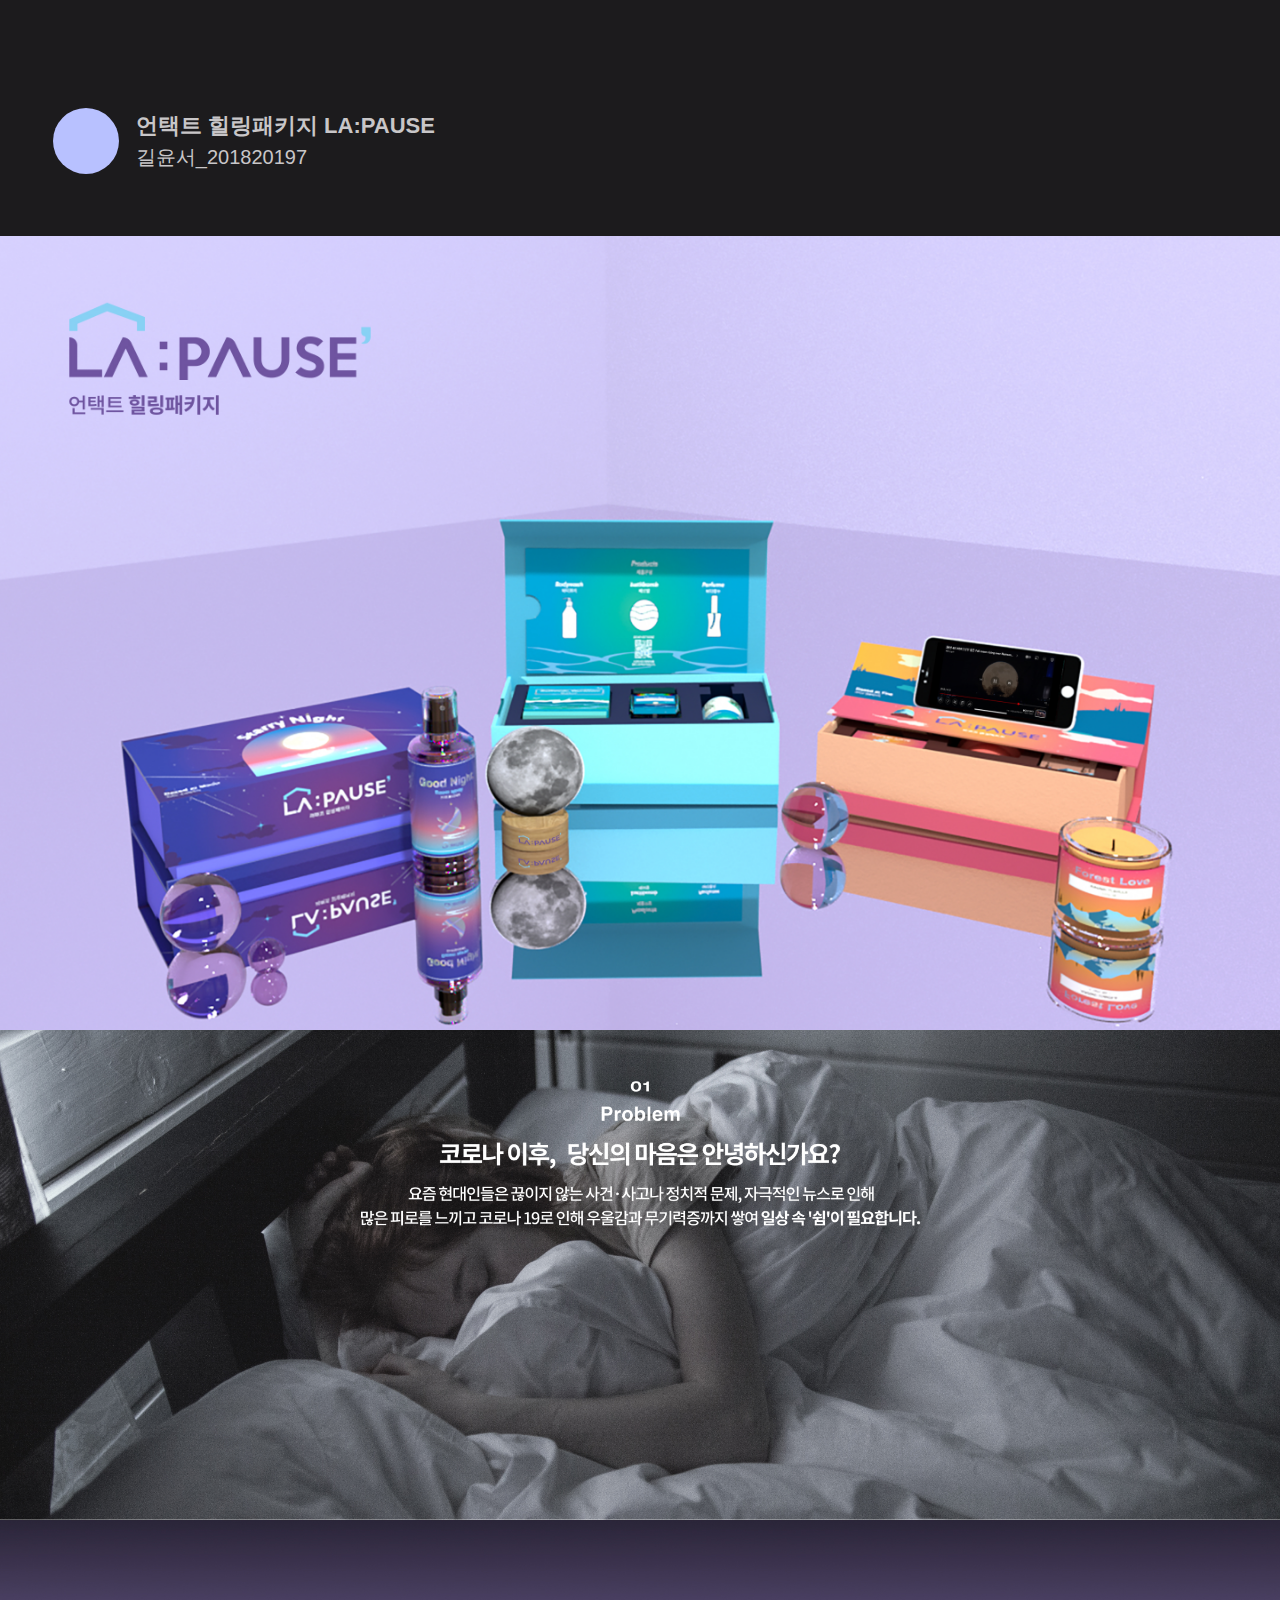
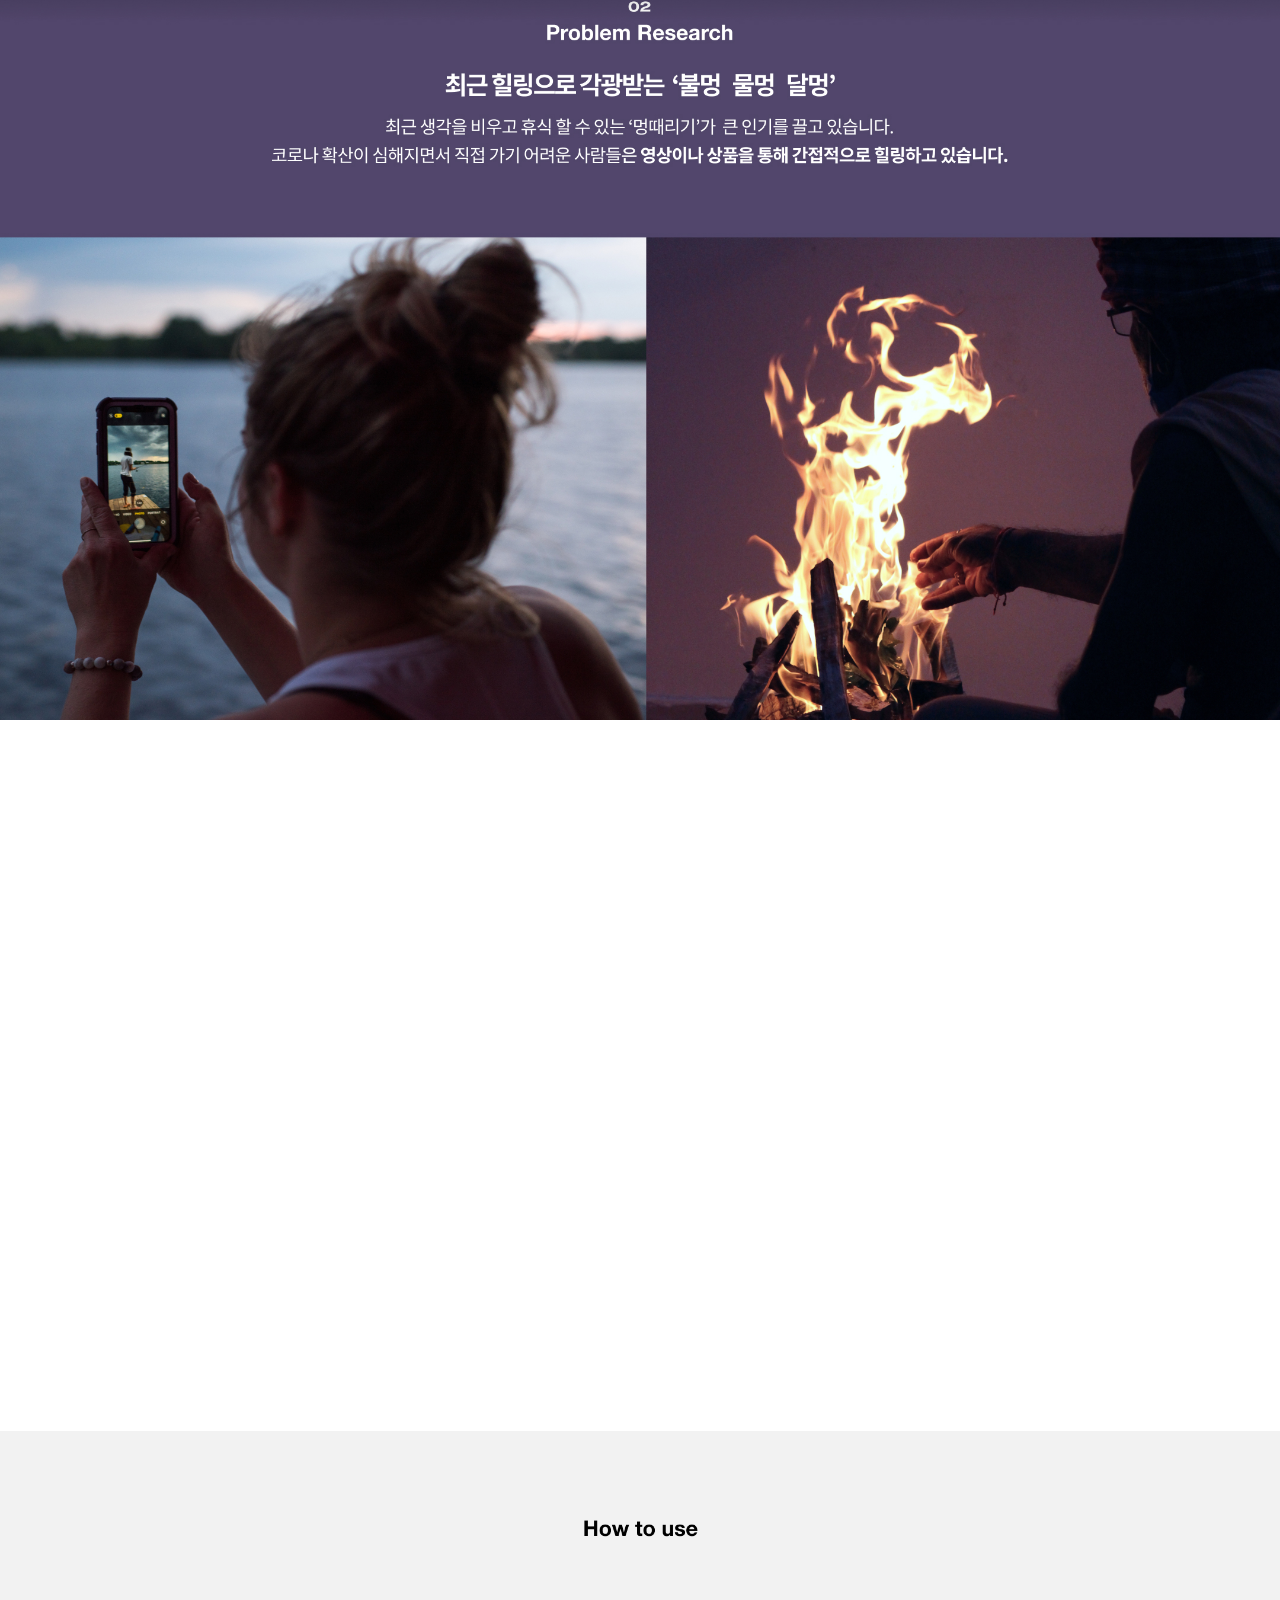
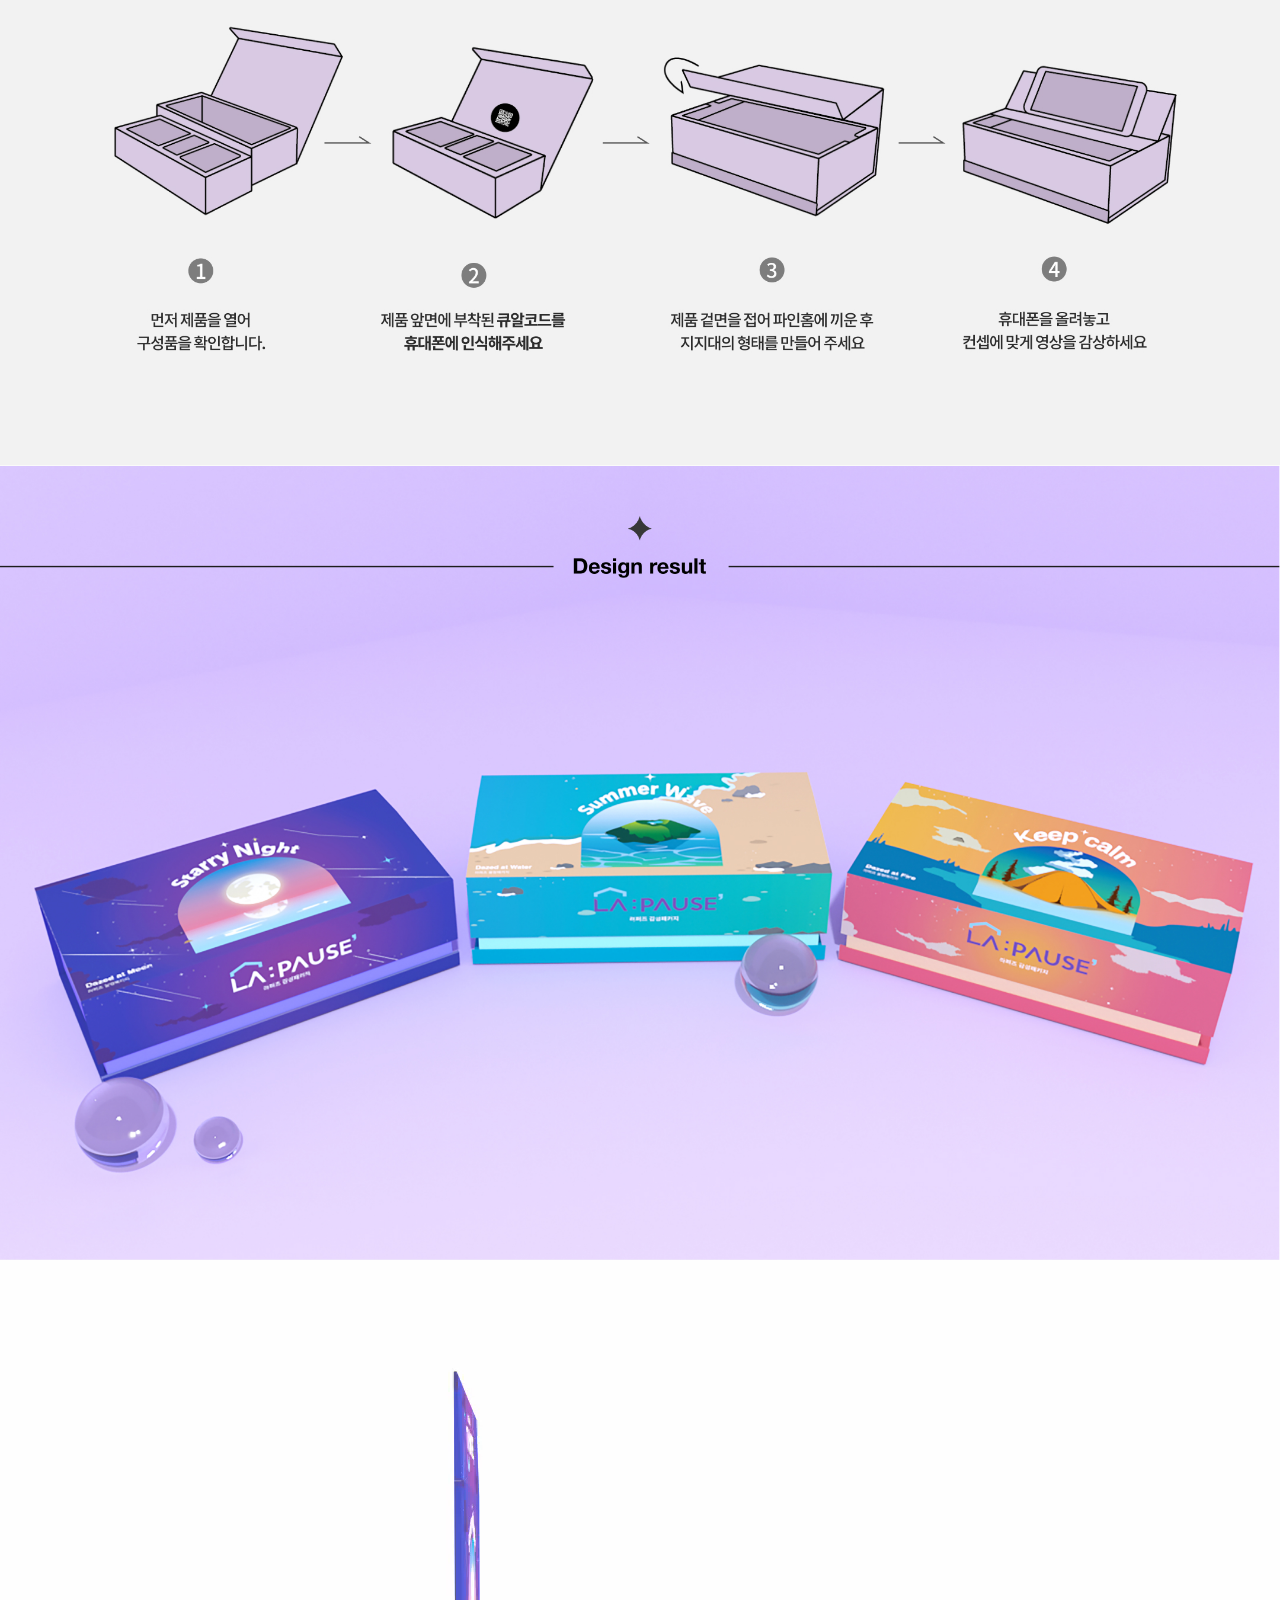
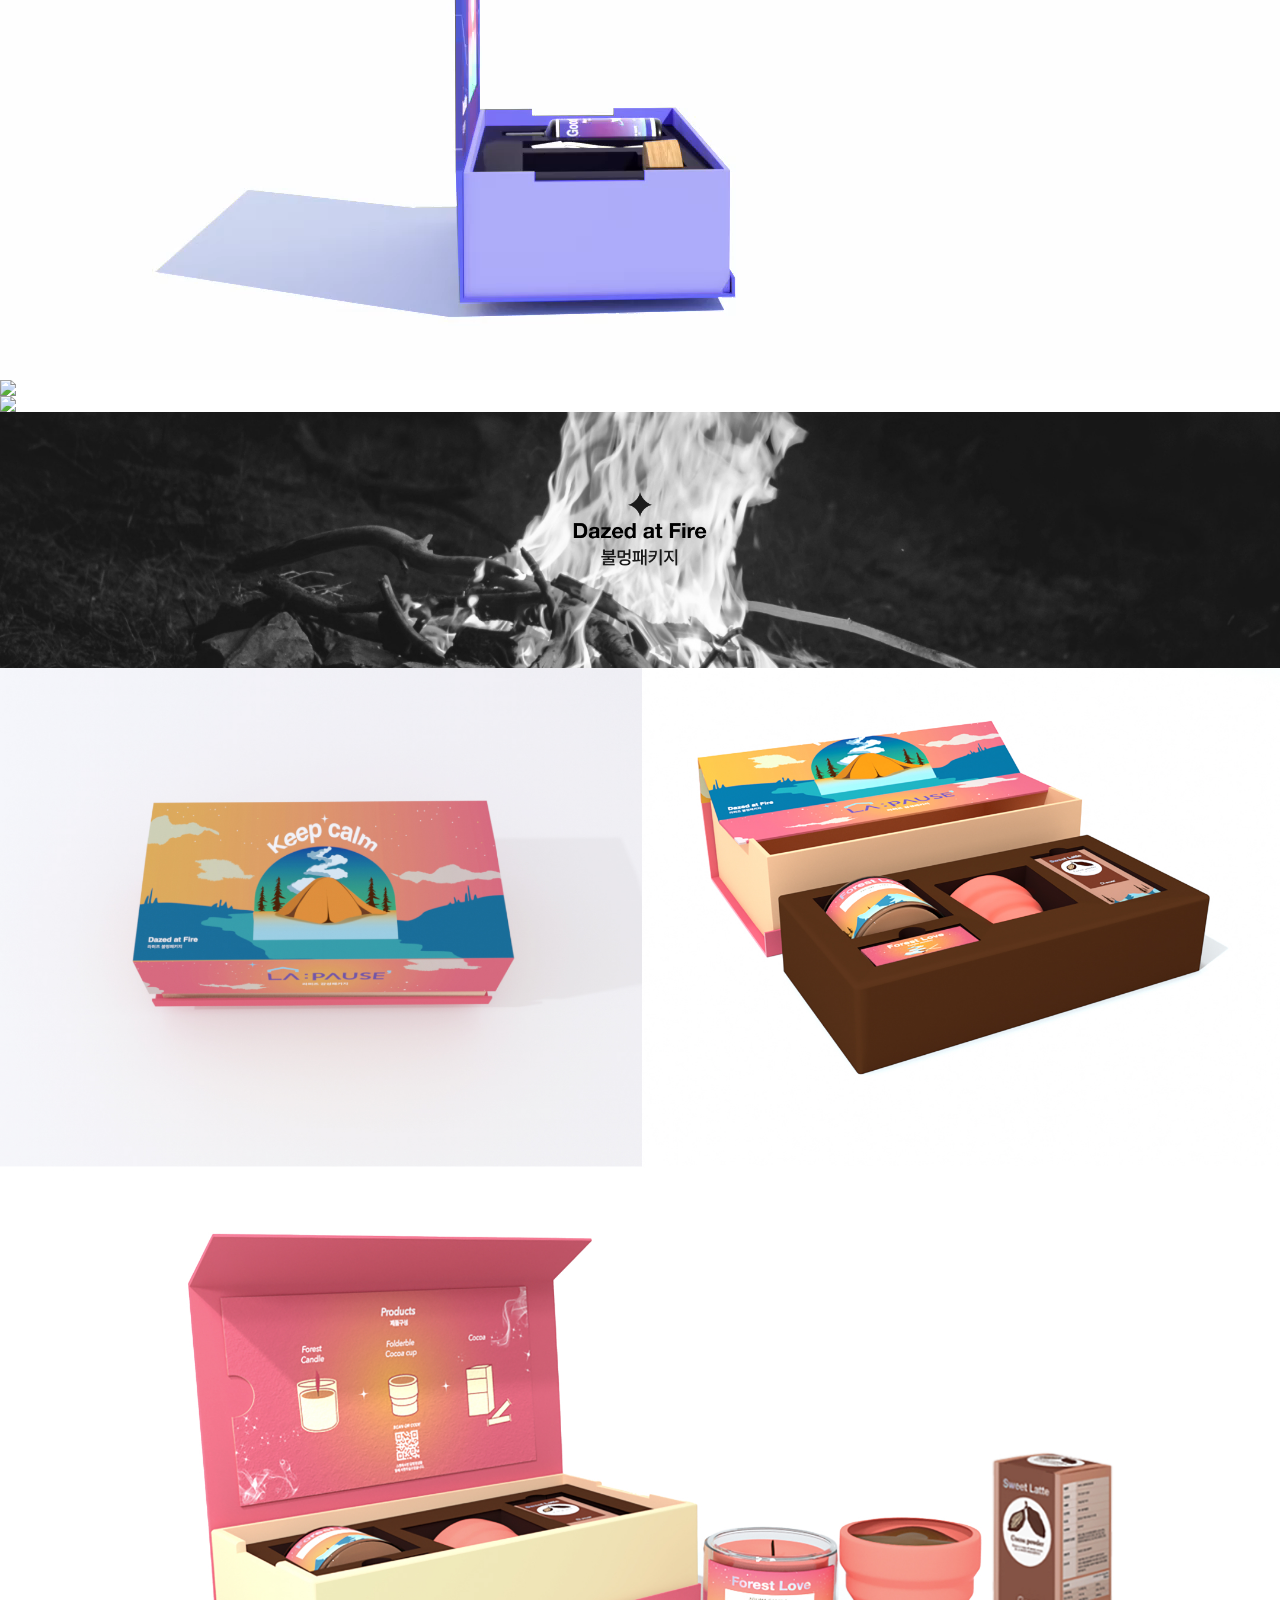
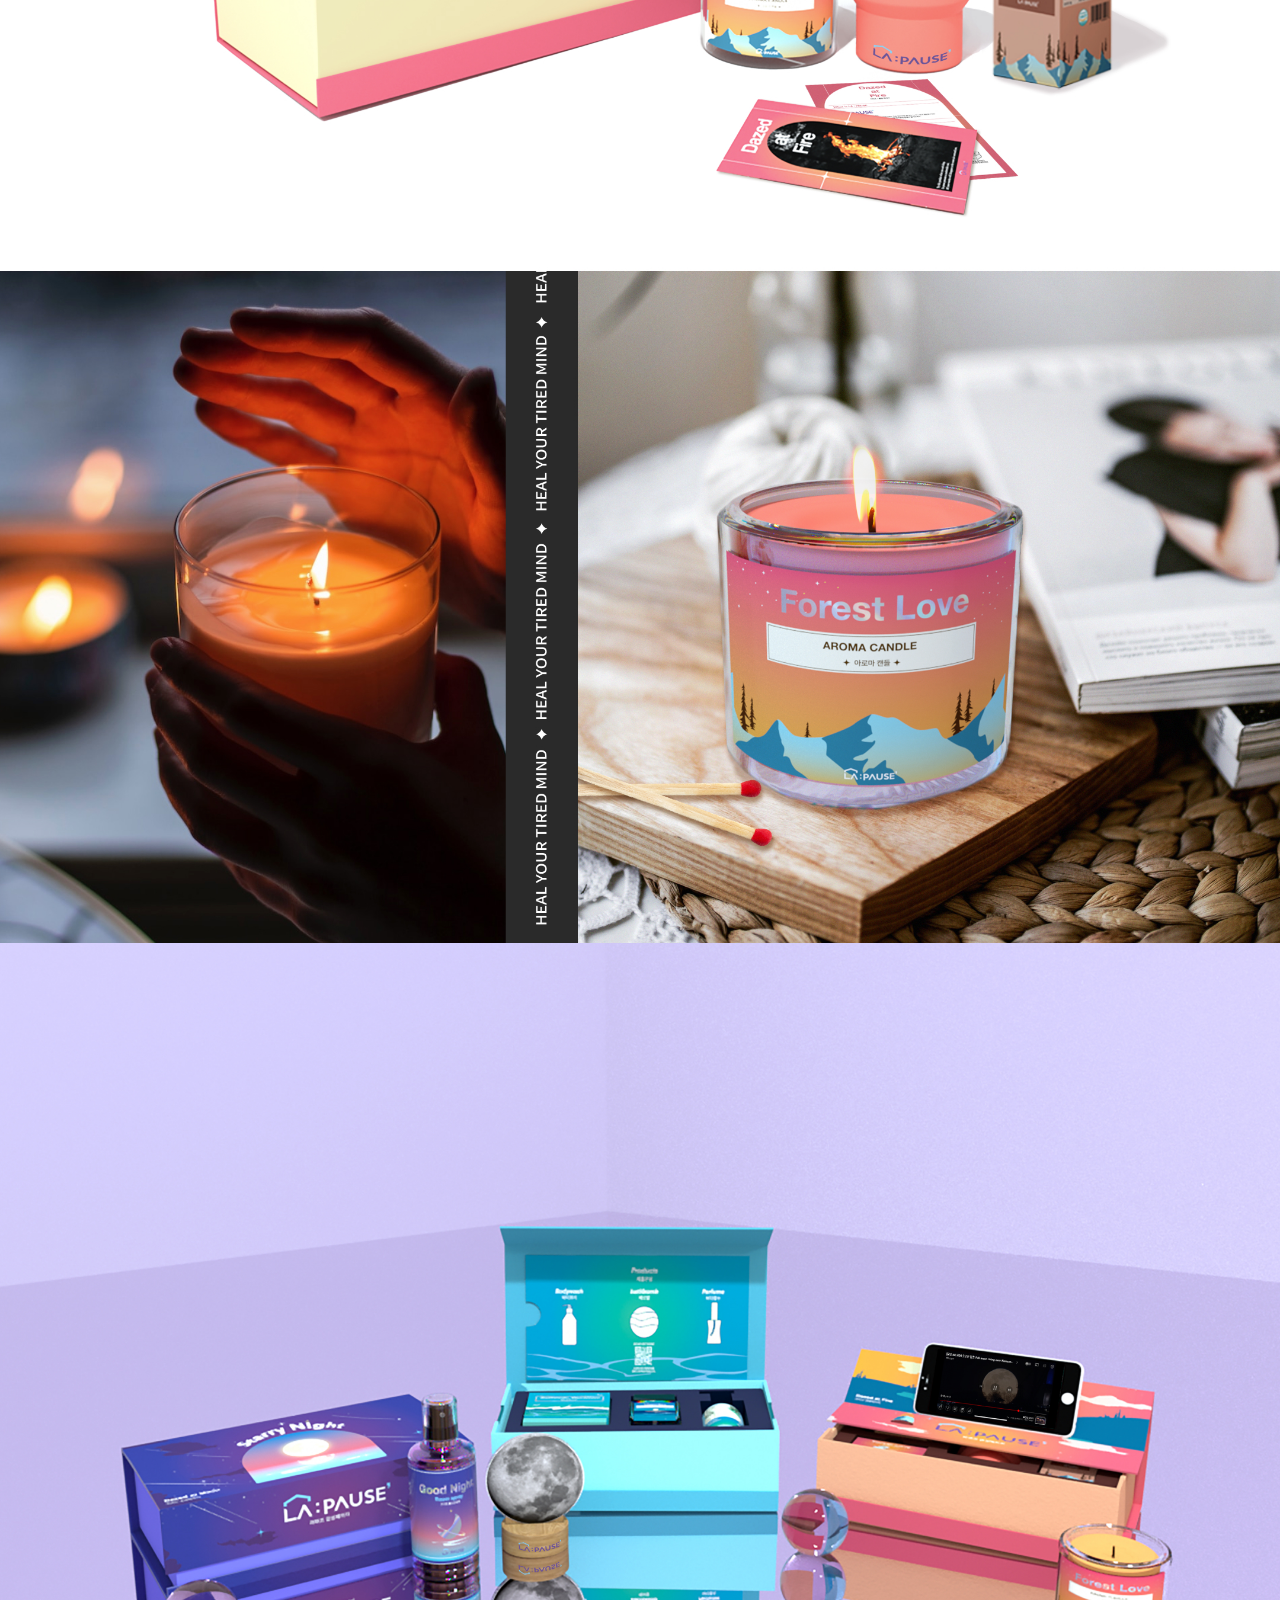
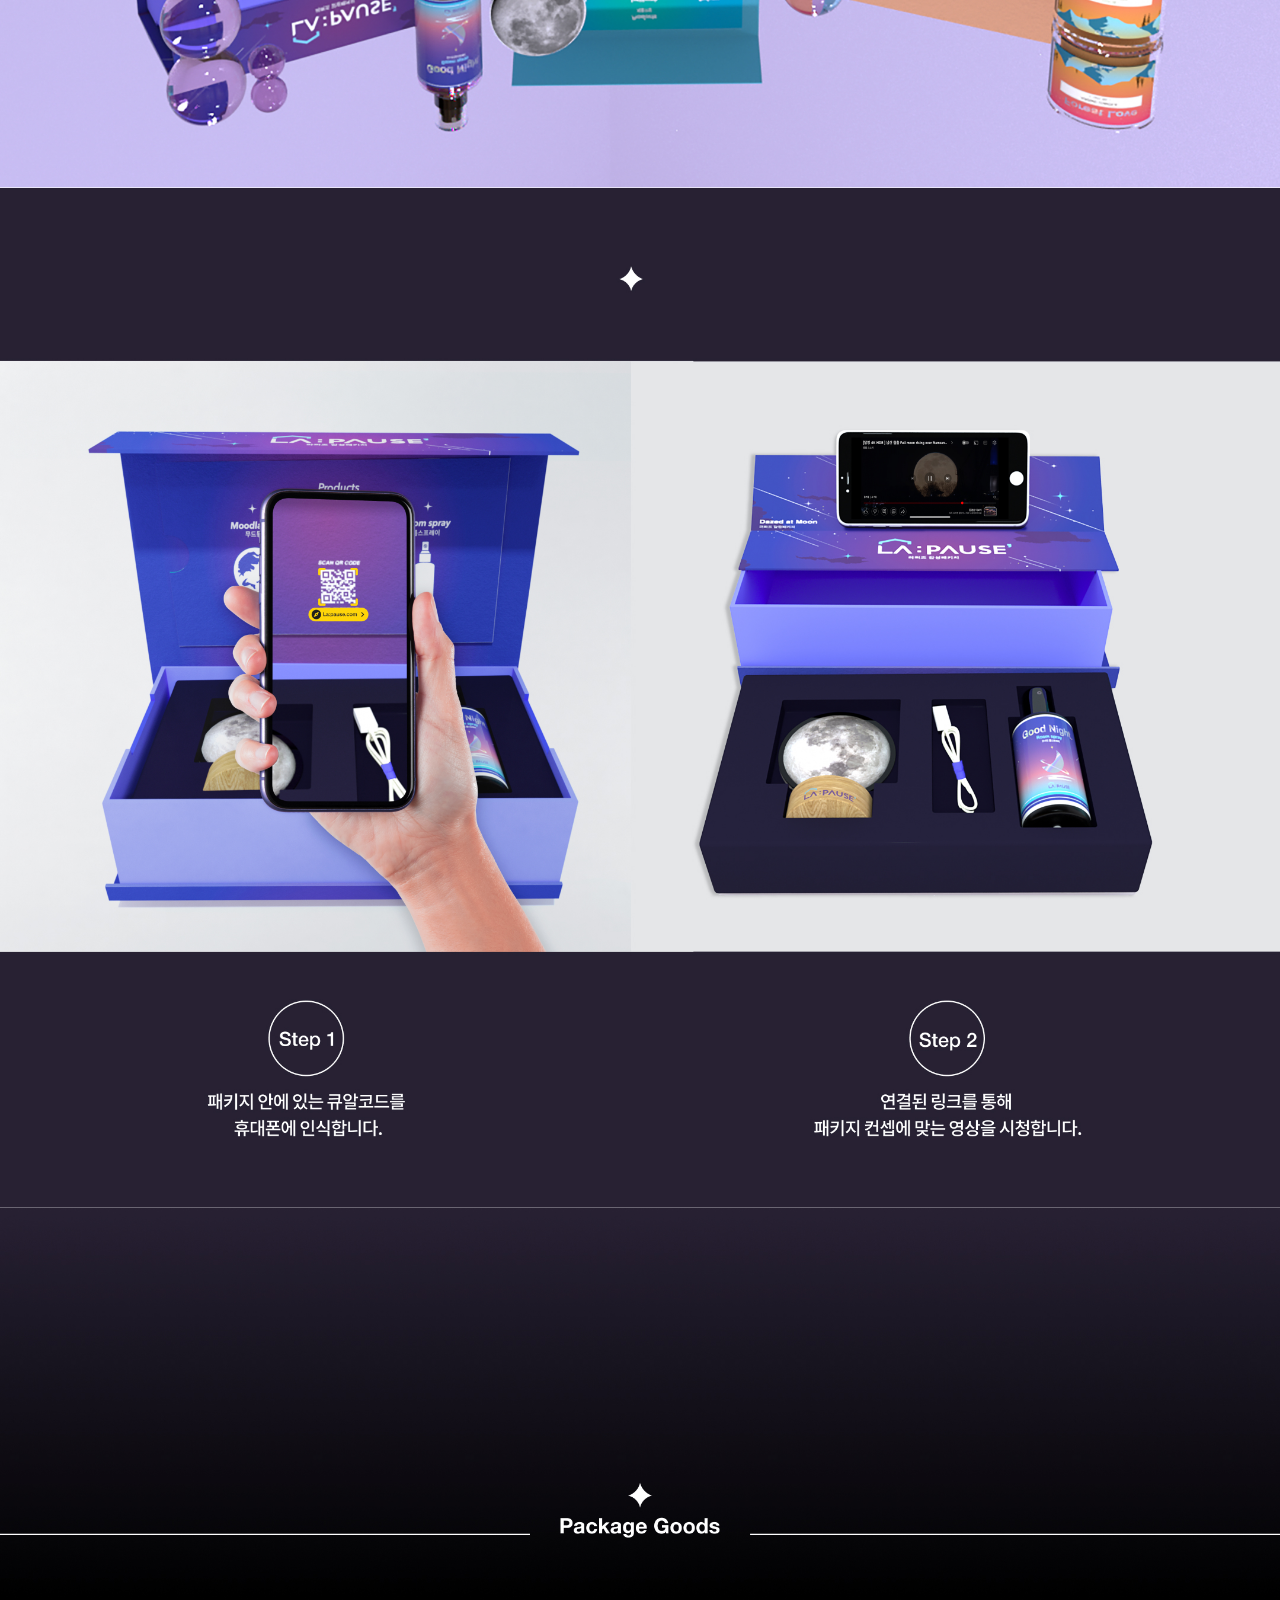
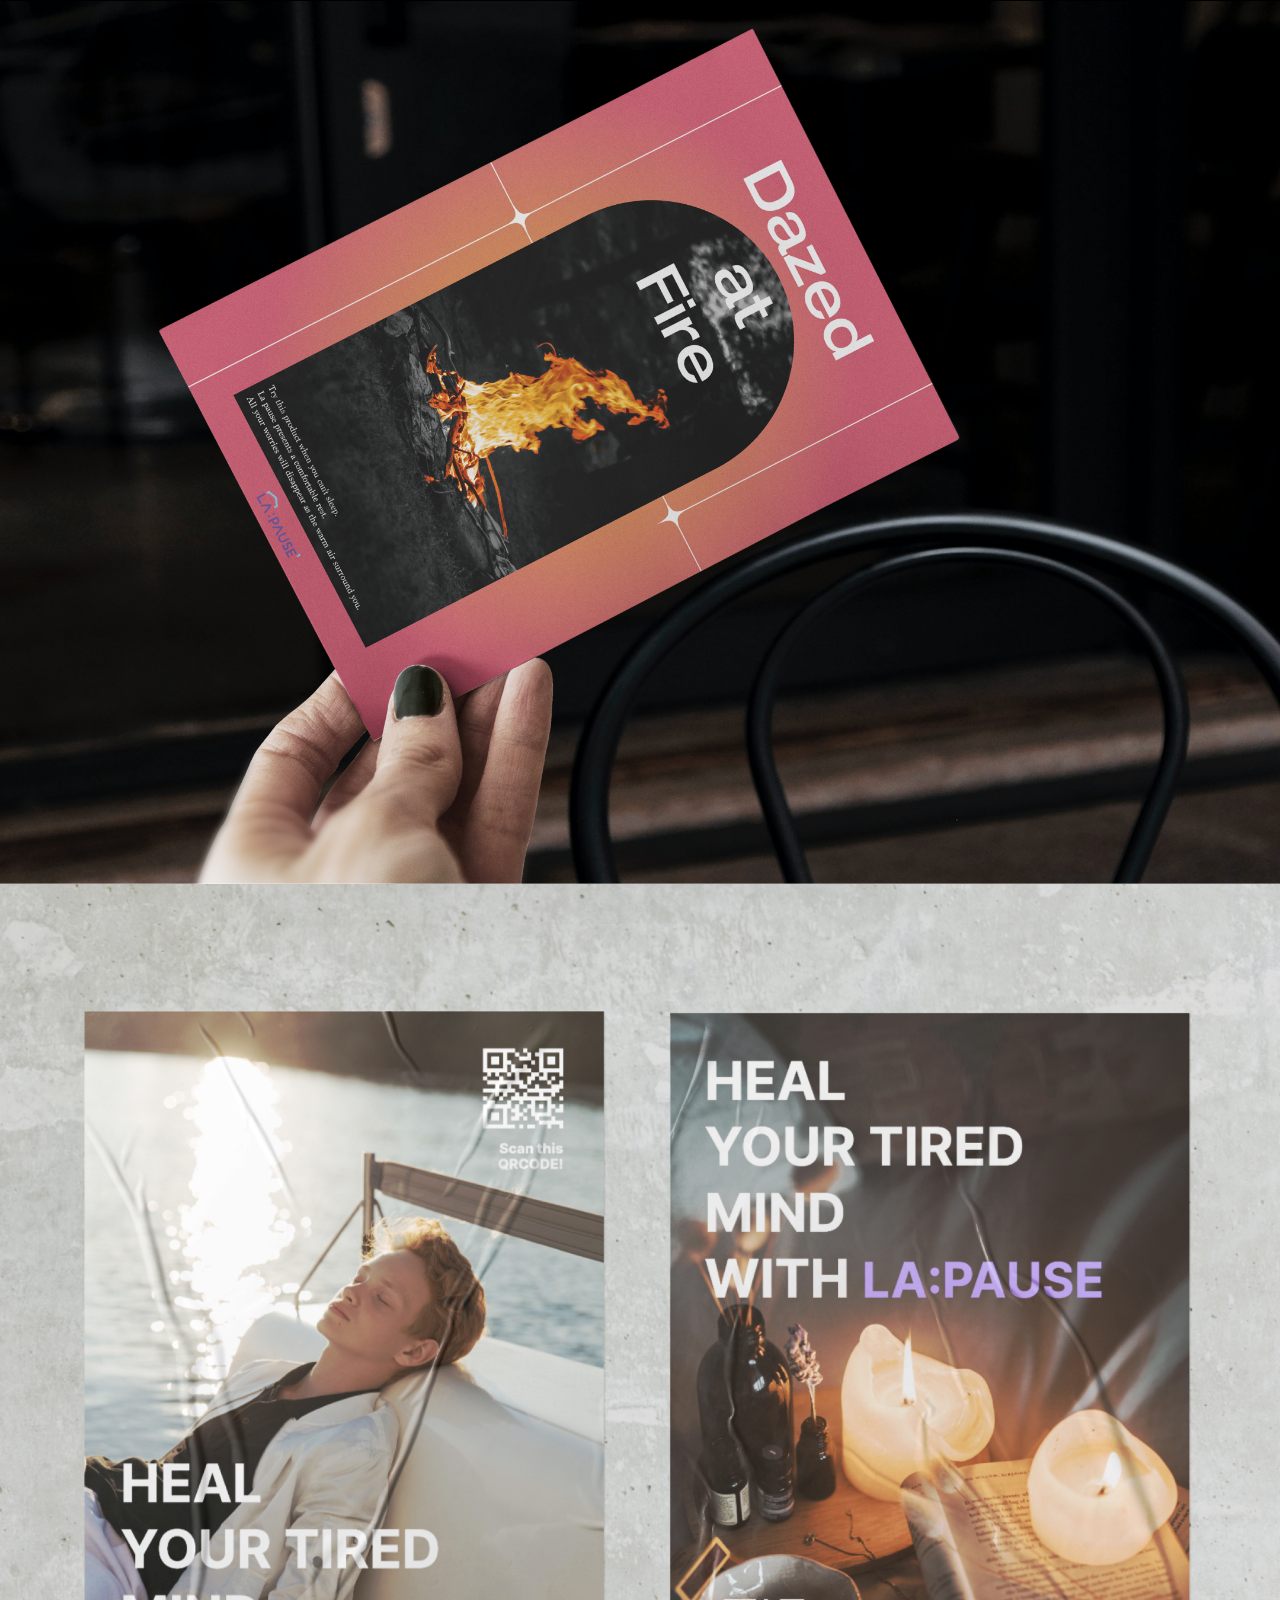
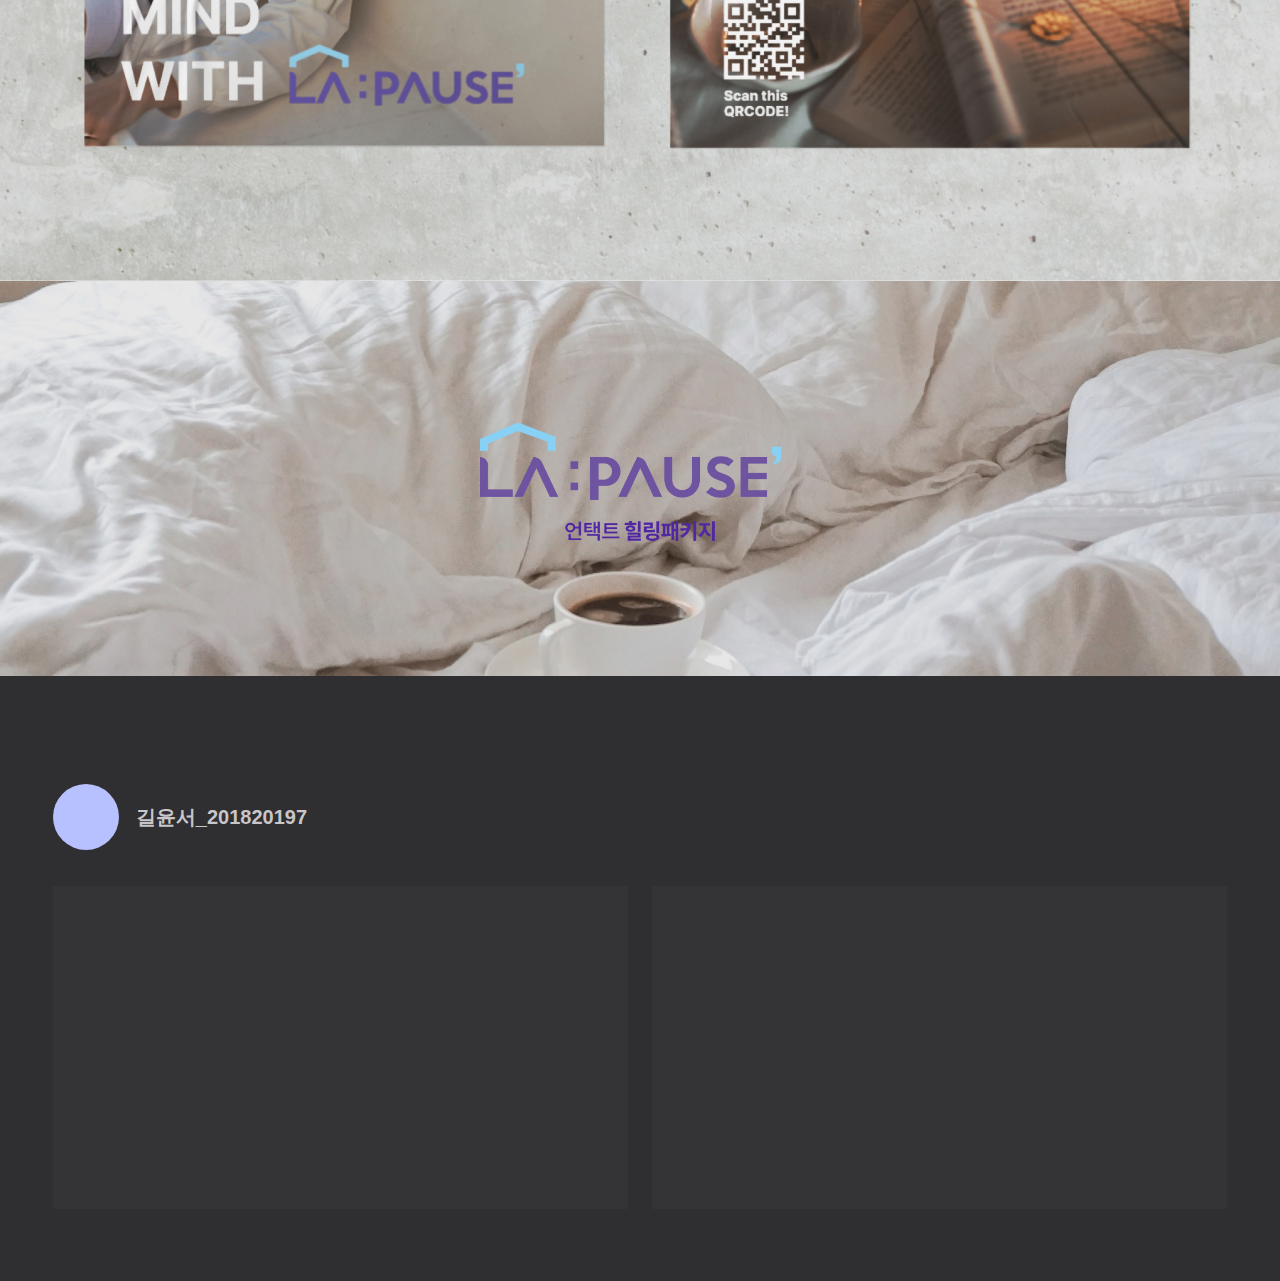
==== commit 5053086d: "coco" ====
--- a/KSY/index.html
+++ b/KSY/index.html
@@ -46,9 +46,23 @@
         <img src="./imgs/packageimg0.jpg" loading="lazy" />
         <img src="./imgs/packageimg1.jpg" loading="lazy" />
         <img src="./imgs/packageimg2.jpg" loading="lazy" />
-        <img src="./imgs/packageimg3.jpg" loading="lazy" />
-        <img src="./imgs/packageimg4.jpg" loading="lazy" />
-        <img src="./imgs/packageimg5.jpg" loading="lazy" />
+
+        <!-- example of lottie start -->
+        <lottie-player
+          src="./imgs/3co.json"
+          style="max-width: 1440px"
+          style="max-height: 800px"
+          loop
+          autoplay
+        ></lottie-player>
+
+        <!-- example of lottie start -->
+        <lottie-player
+          src="./imgs/logo4.json"
+          style="max-width: 1440px"
+          loop
+          autoplay
+        ></lottie-player>
 
         <!-- example of video begin -->
         <video autoplay loop muted poster="">
@@ -67,6 +81,8 @@
         <img src="./imgs/packageimg9.jpg" loading="lazy" />
         <img src="./imgs/packageimg10.jpg" loading="lazy" />
         <img src="./imgs/packageimg11.jpg" loading="lazy" />
+        <img src="./imgs/packageimg12.jpg" loading="lazy" />
+        <img src="./imgs/packageimg13.jpg" loading="lazy" />
         <!-- example of lottie start -->
         <lottie-player
           src="./imgs/card.json"
@@ -84,7 +100,8 @@
           loop
           autoplay
         ></lottie-player>
-        <img src="./imgs/packageimg12.jpg" loading="lazy" />
+        <img src="./imgs/packageimg14.jpg" loading="lazy" />
+        <img src="./imgs/packageimg15.jpg" loading="lazy" />
         <!-- example of image end -->
       </div>
       <!-- edit 4 end -->
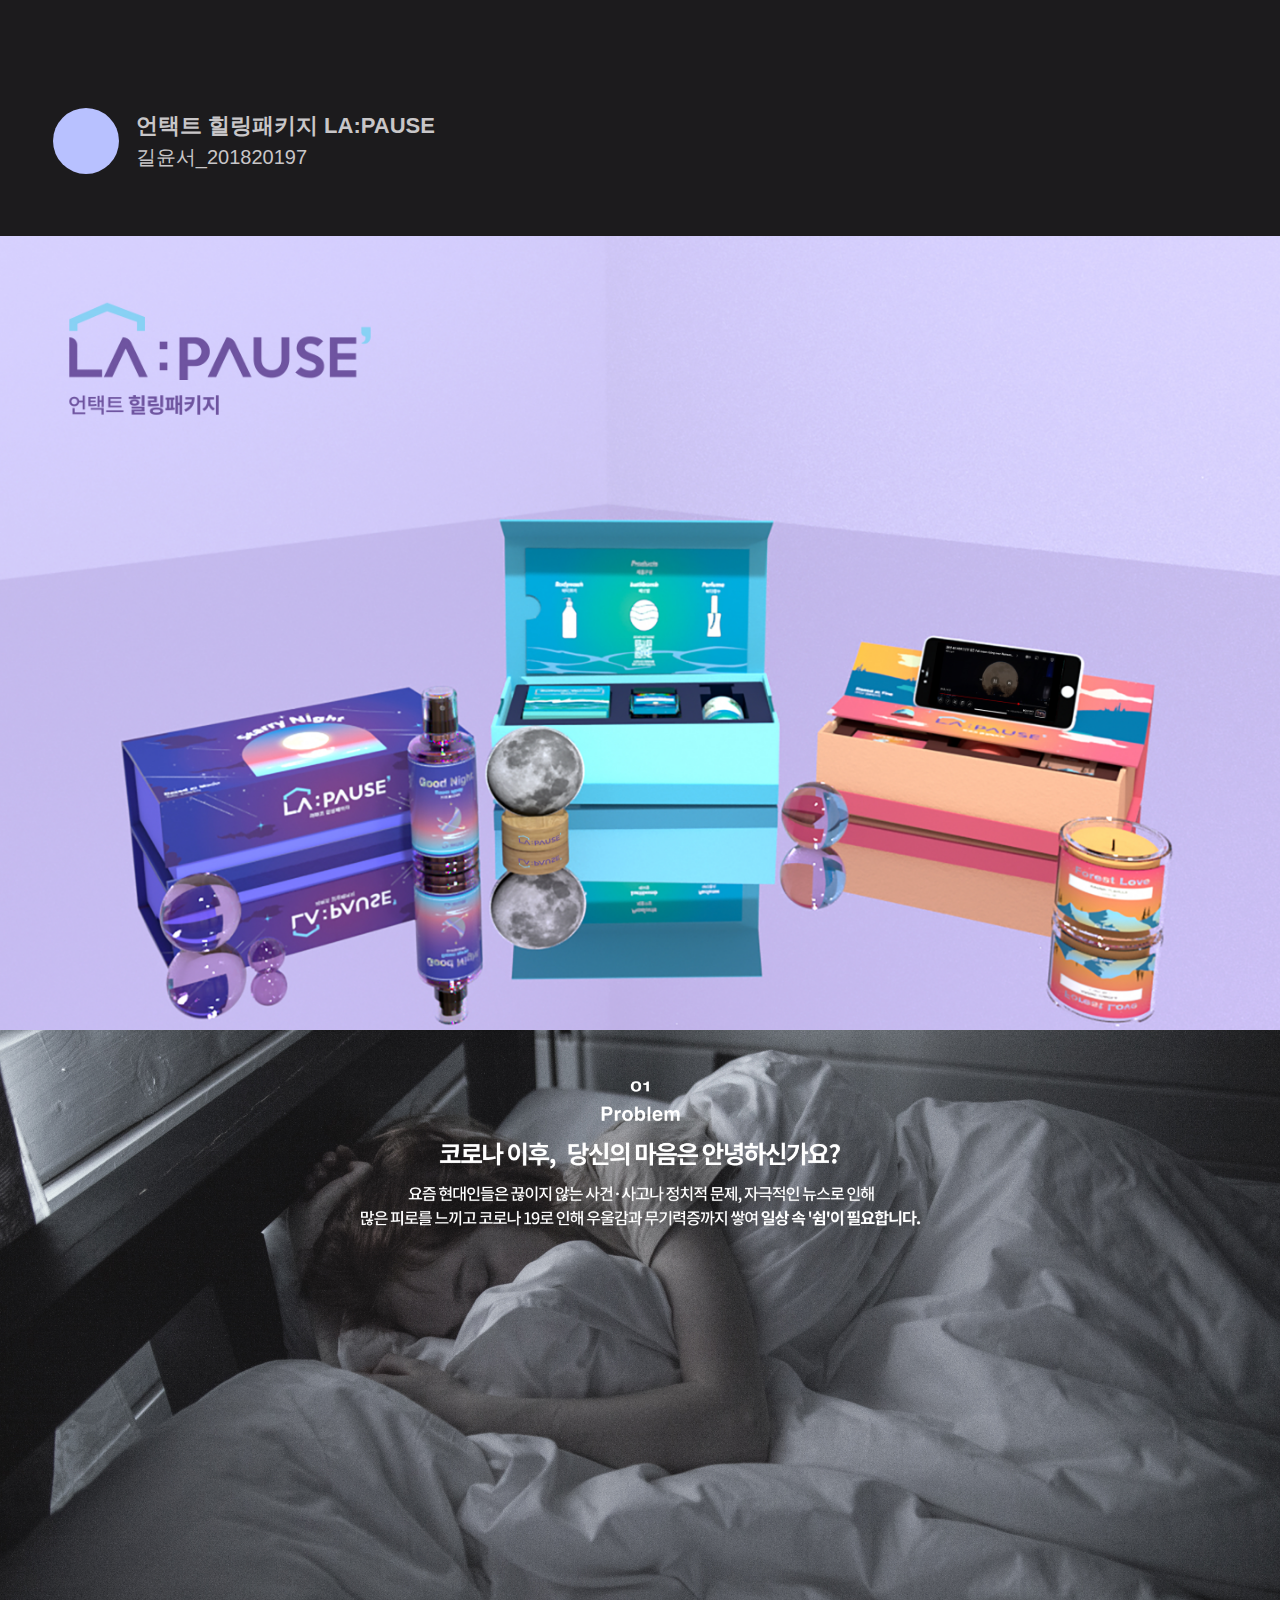
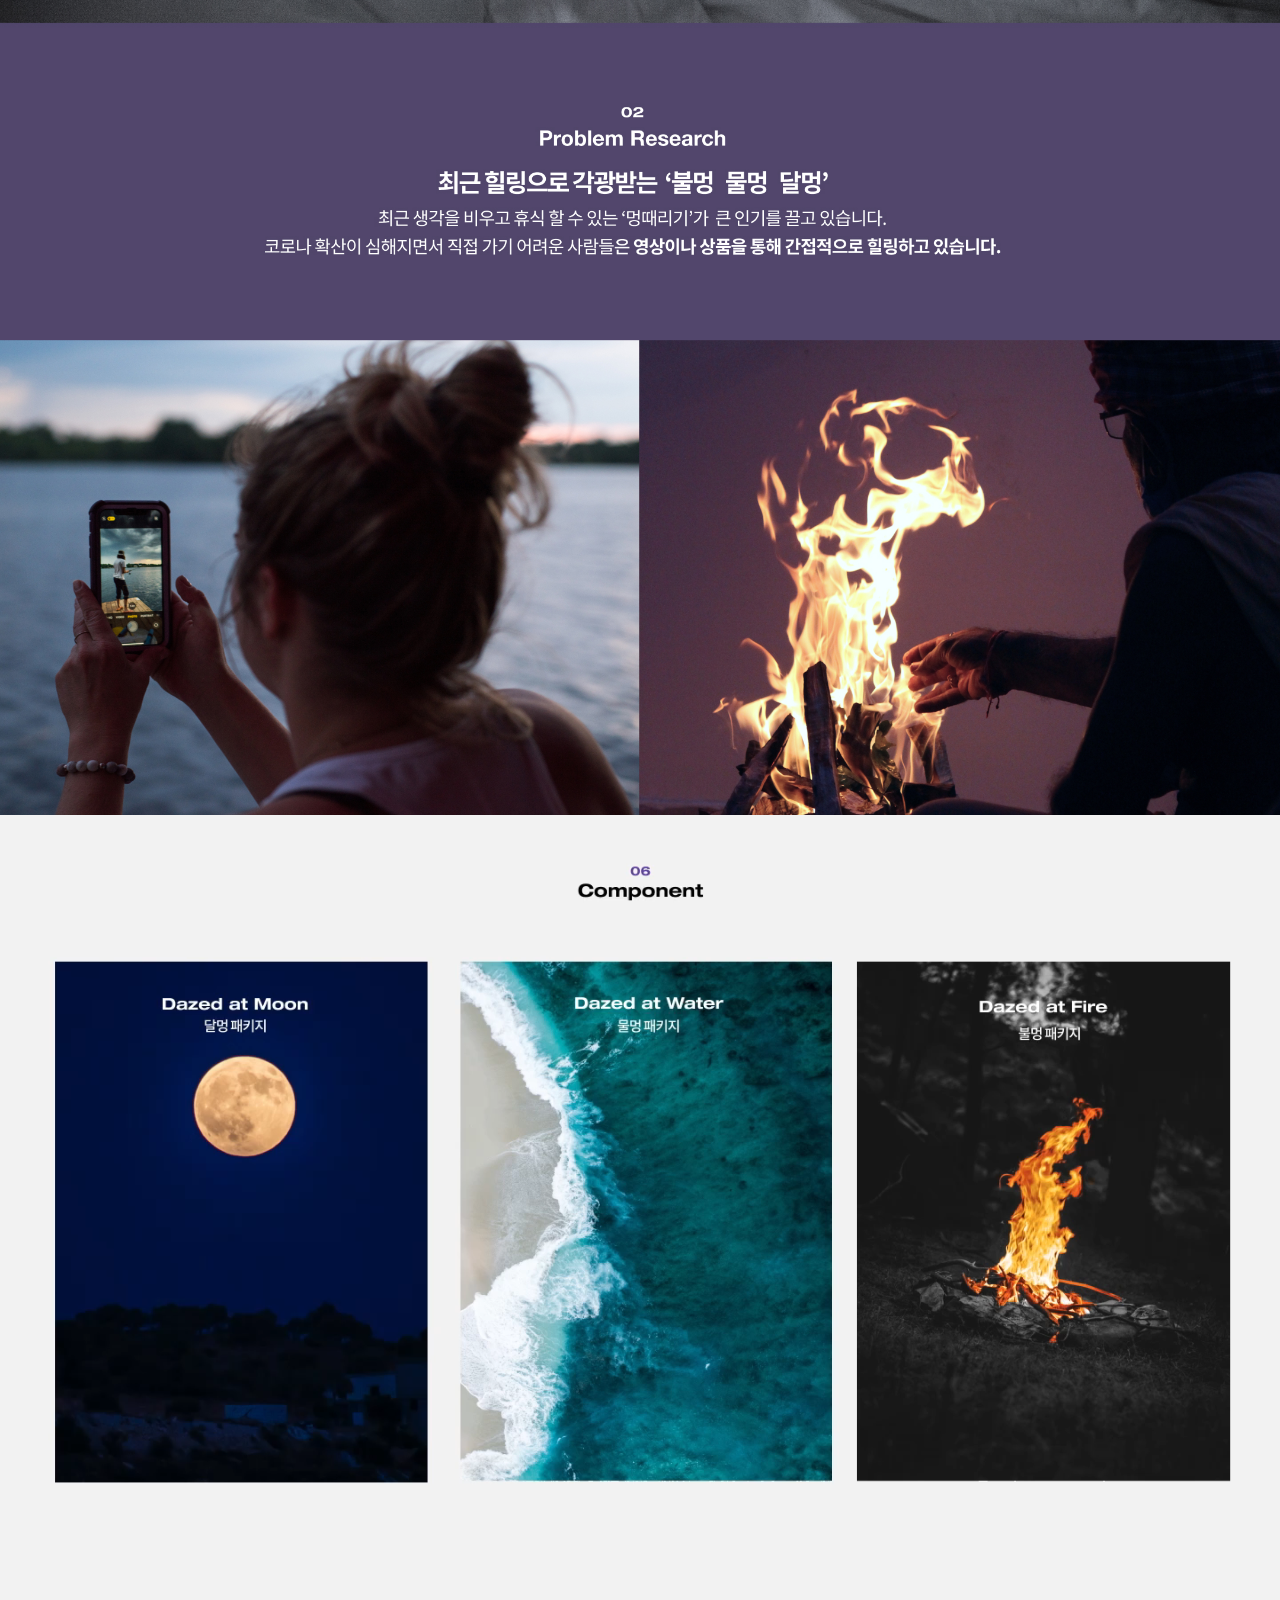
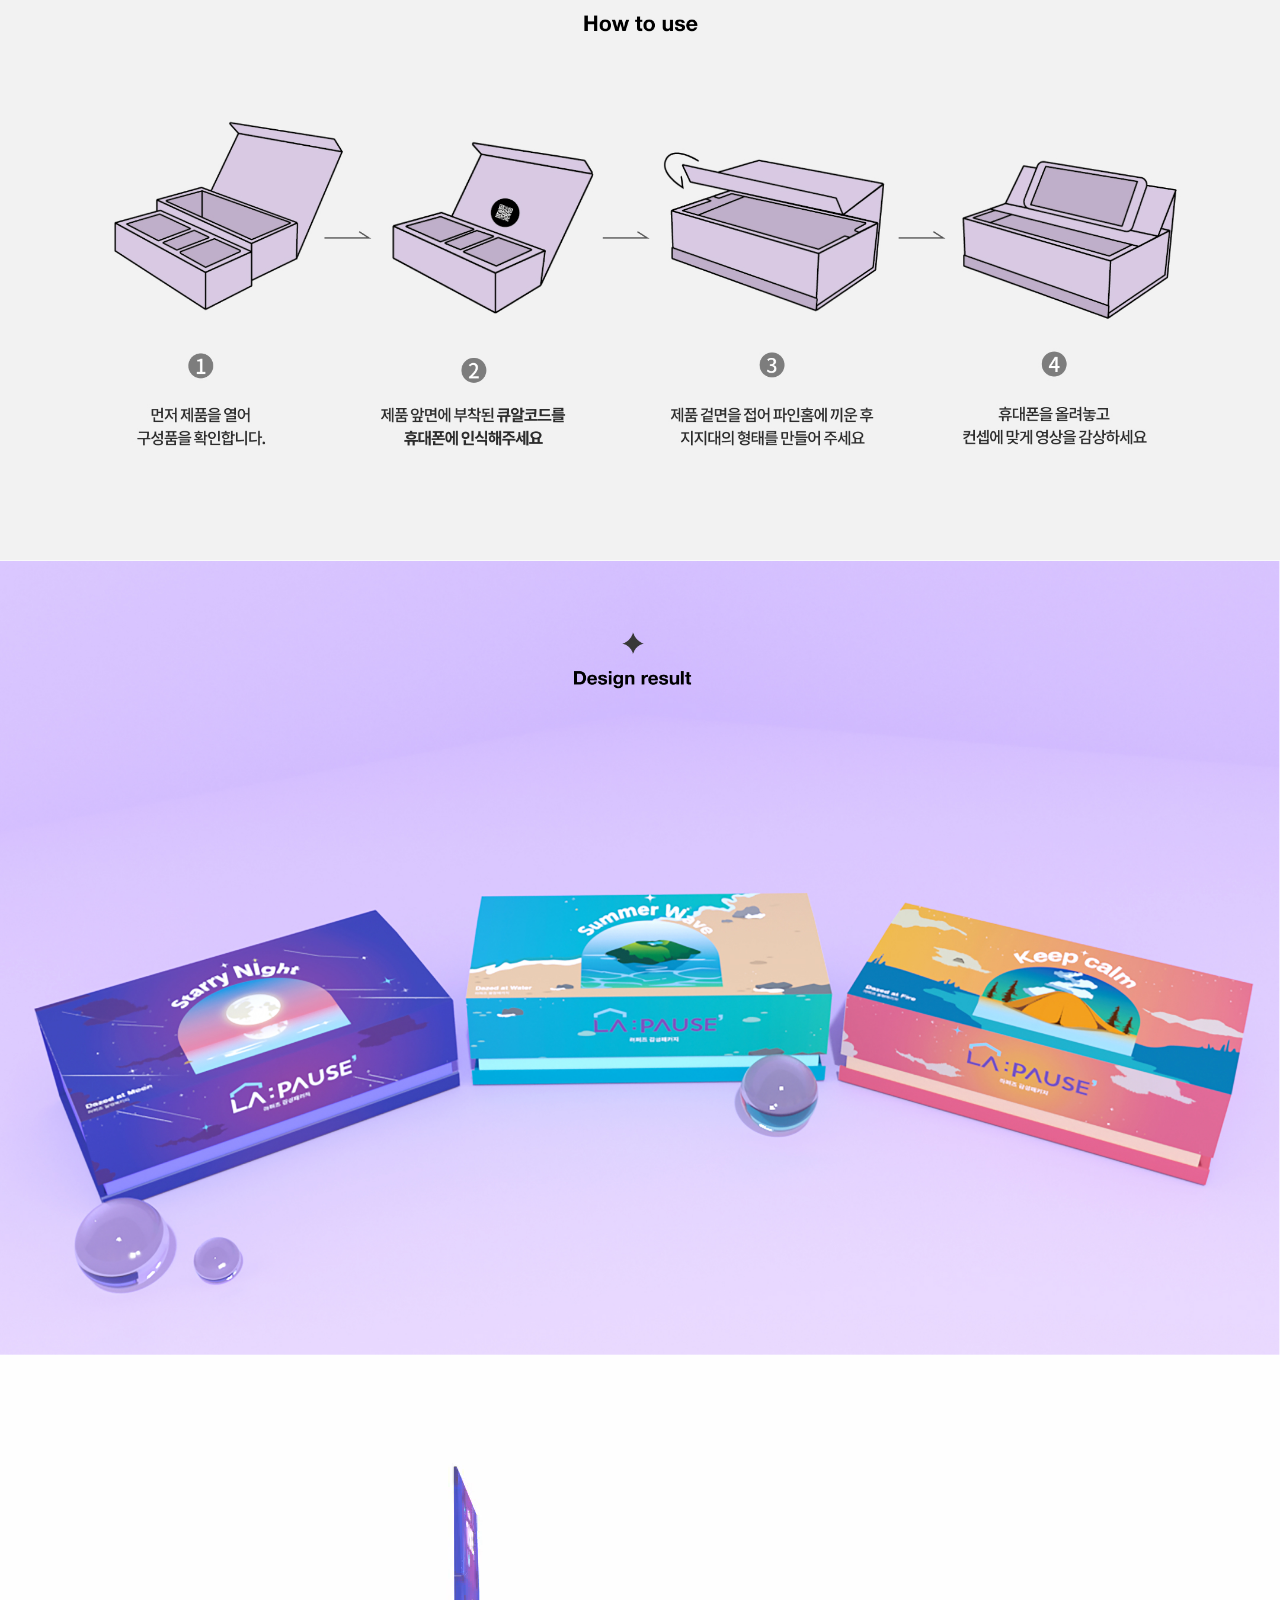
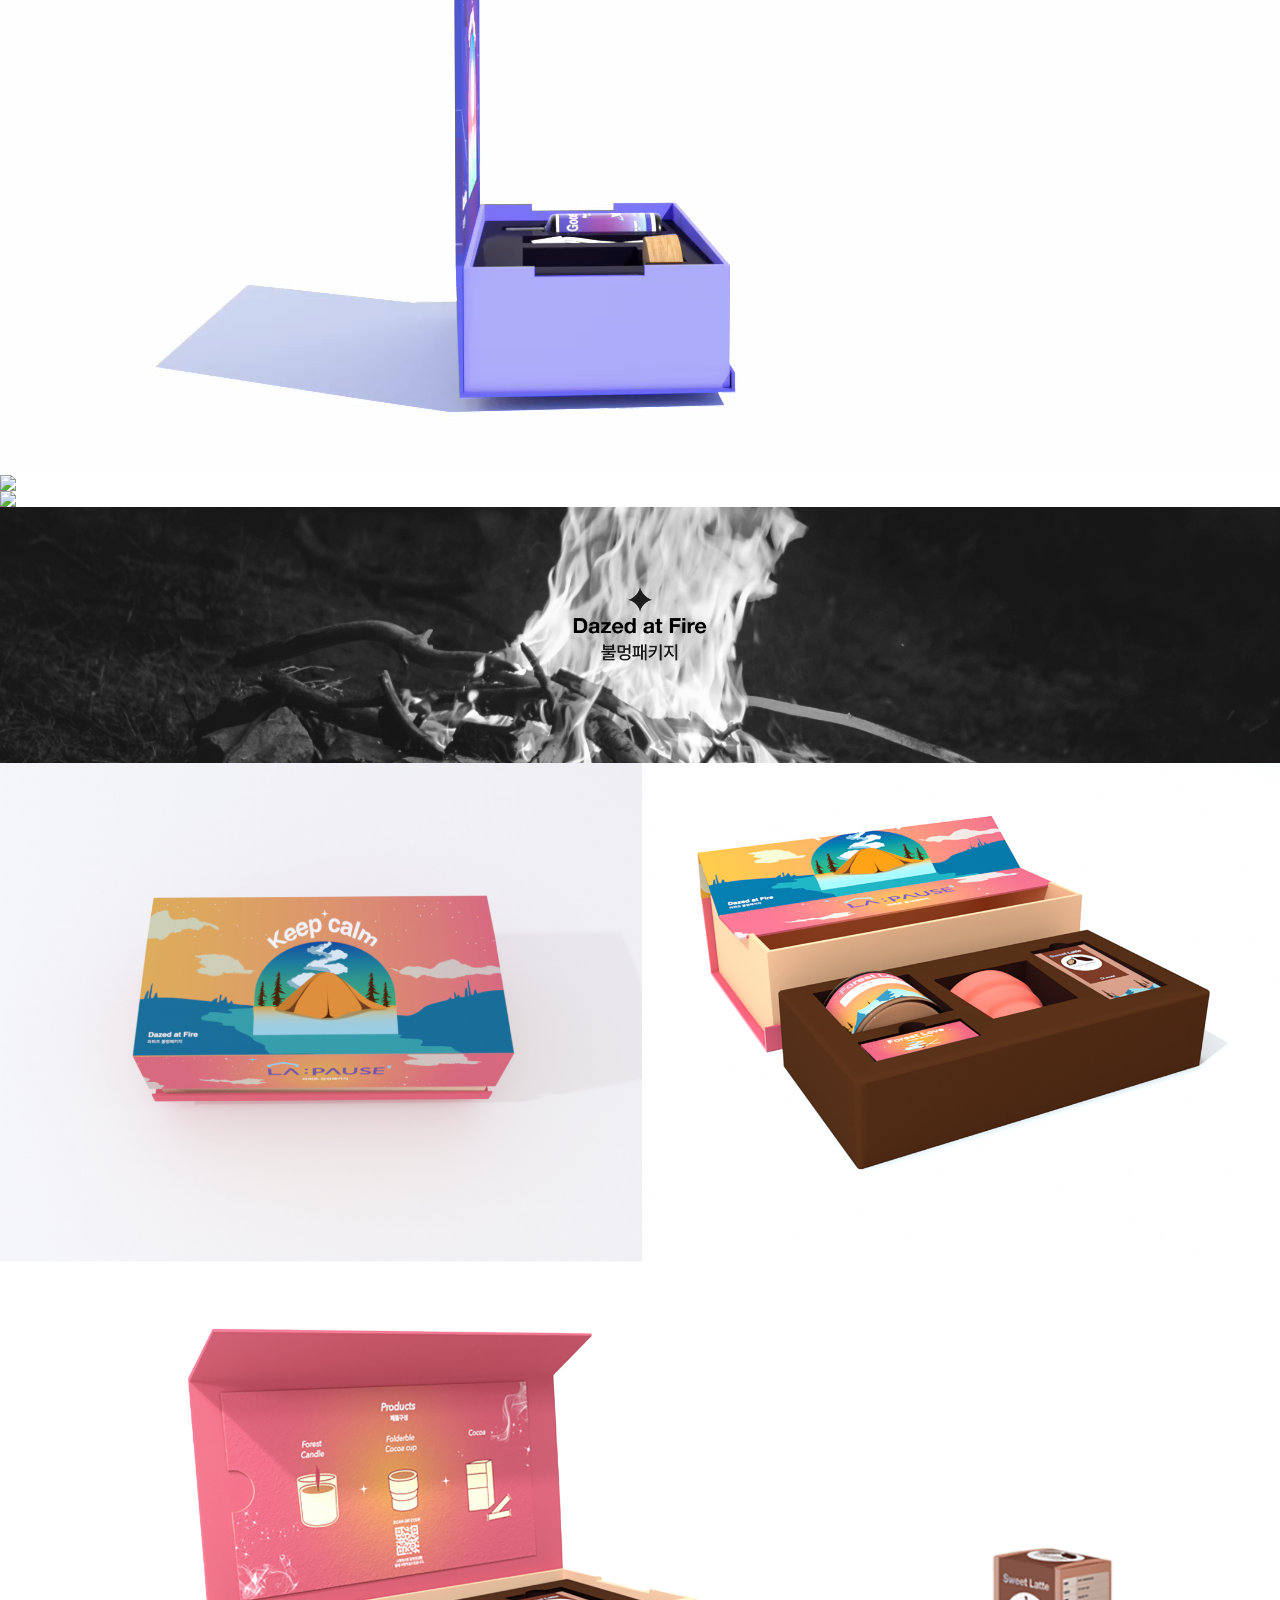
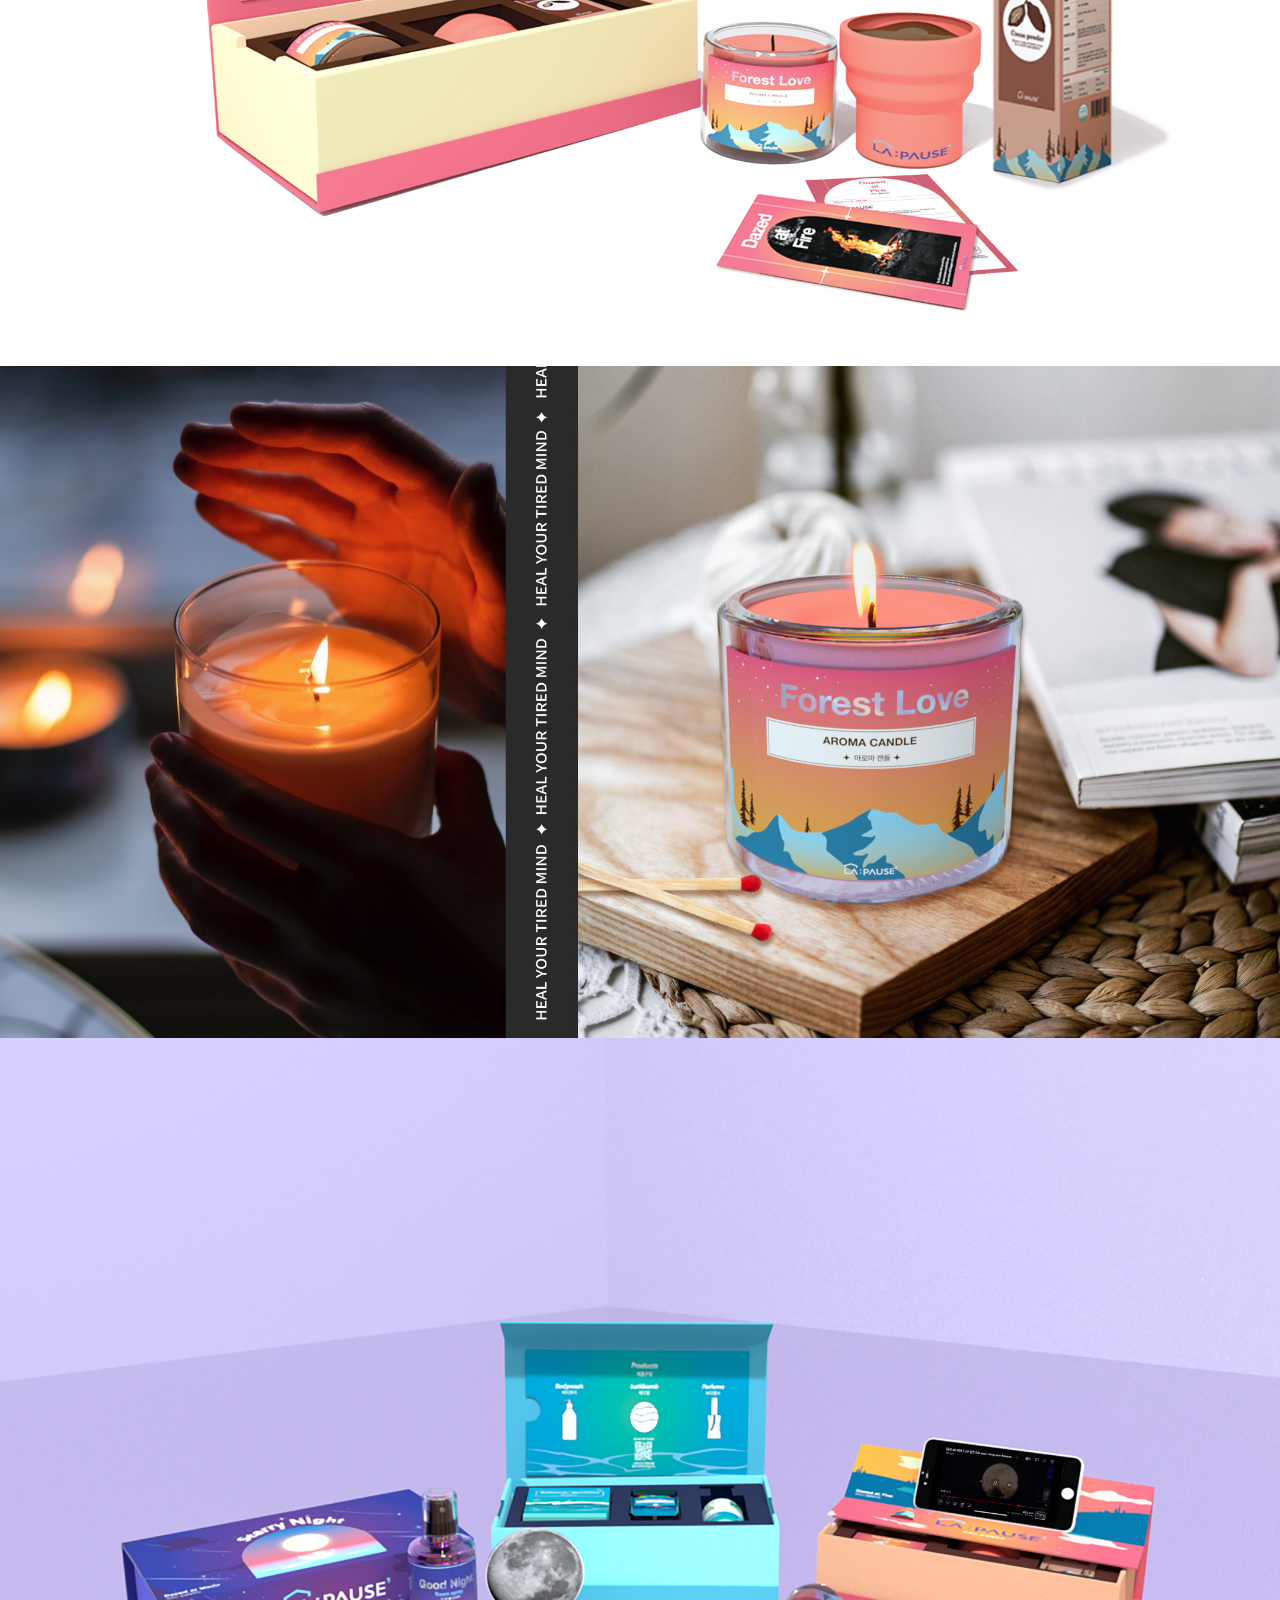
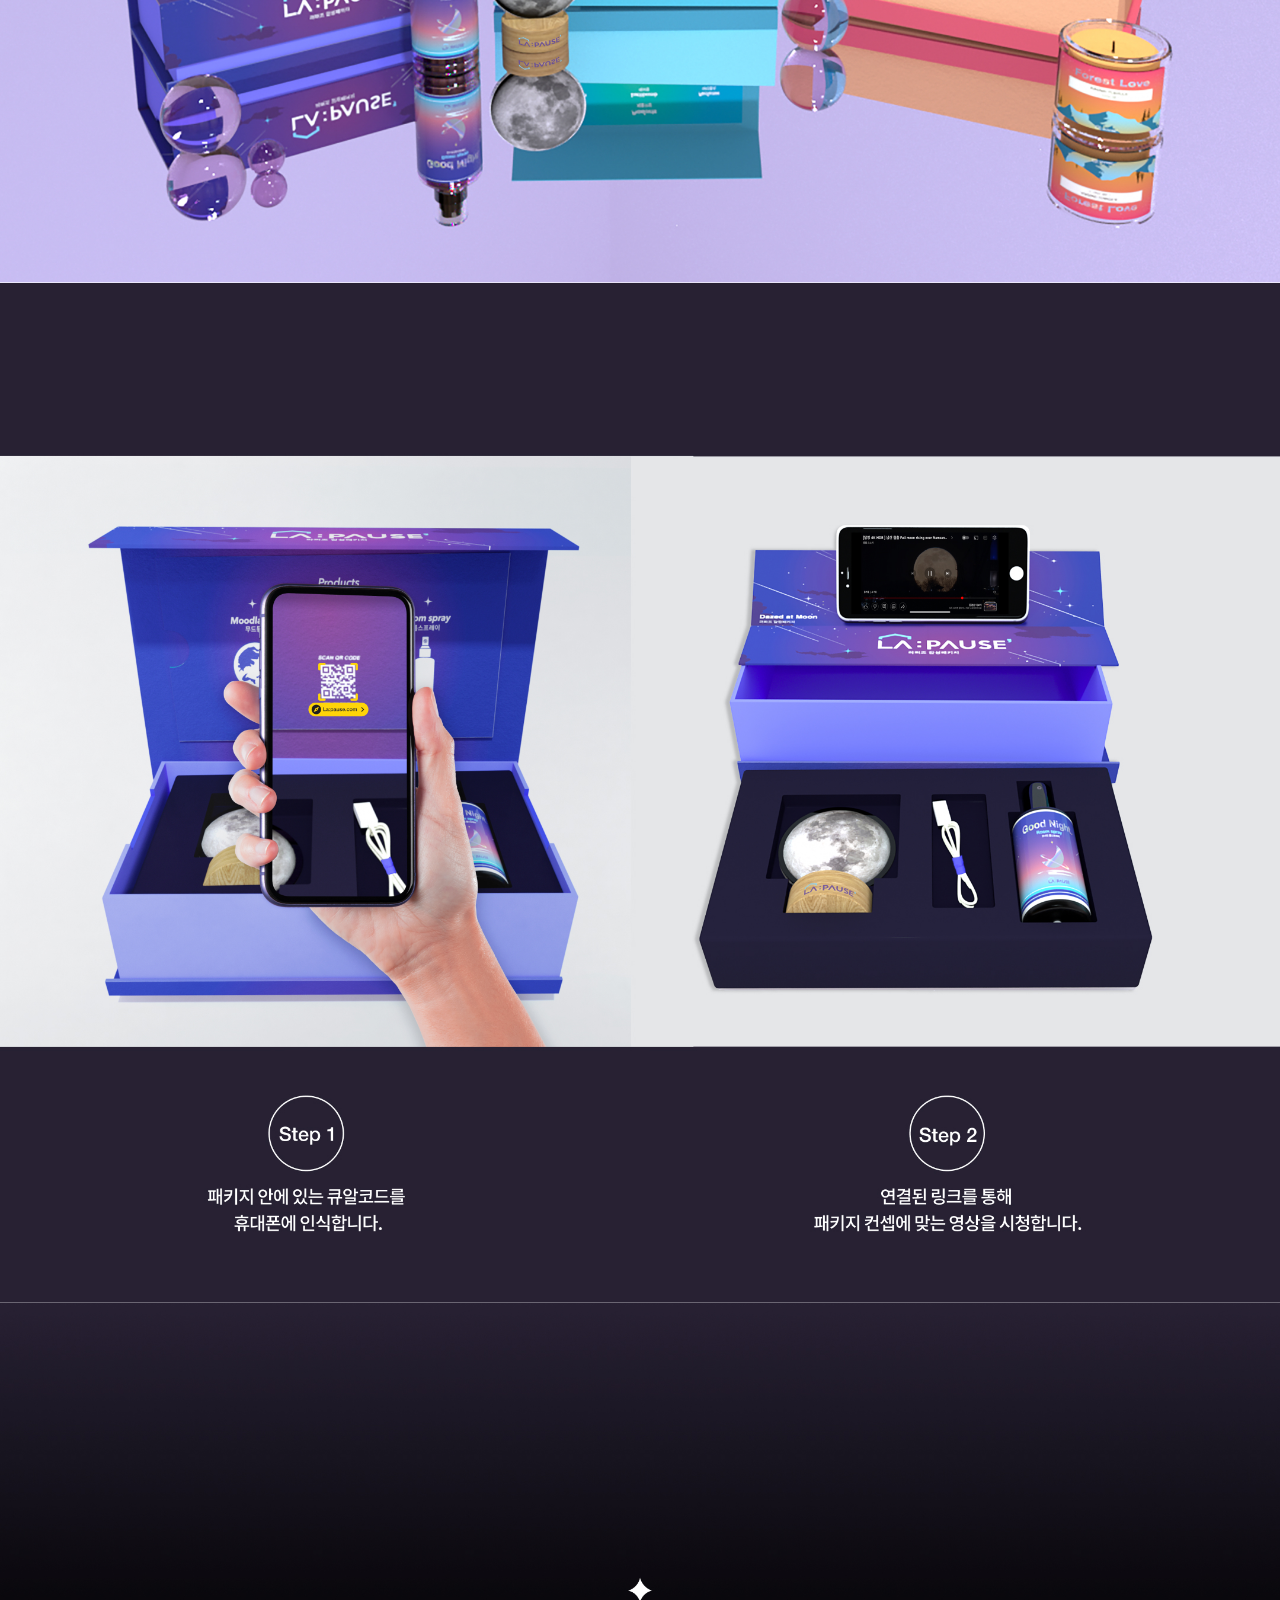
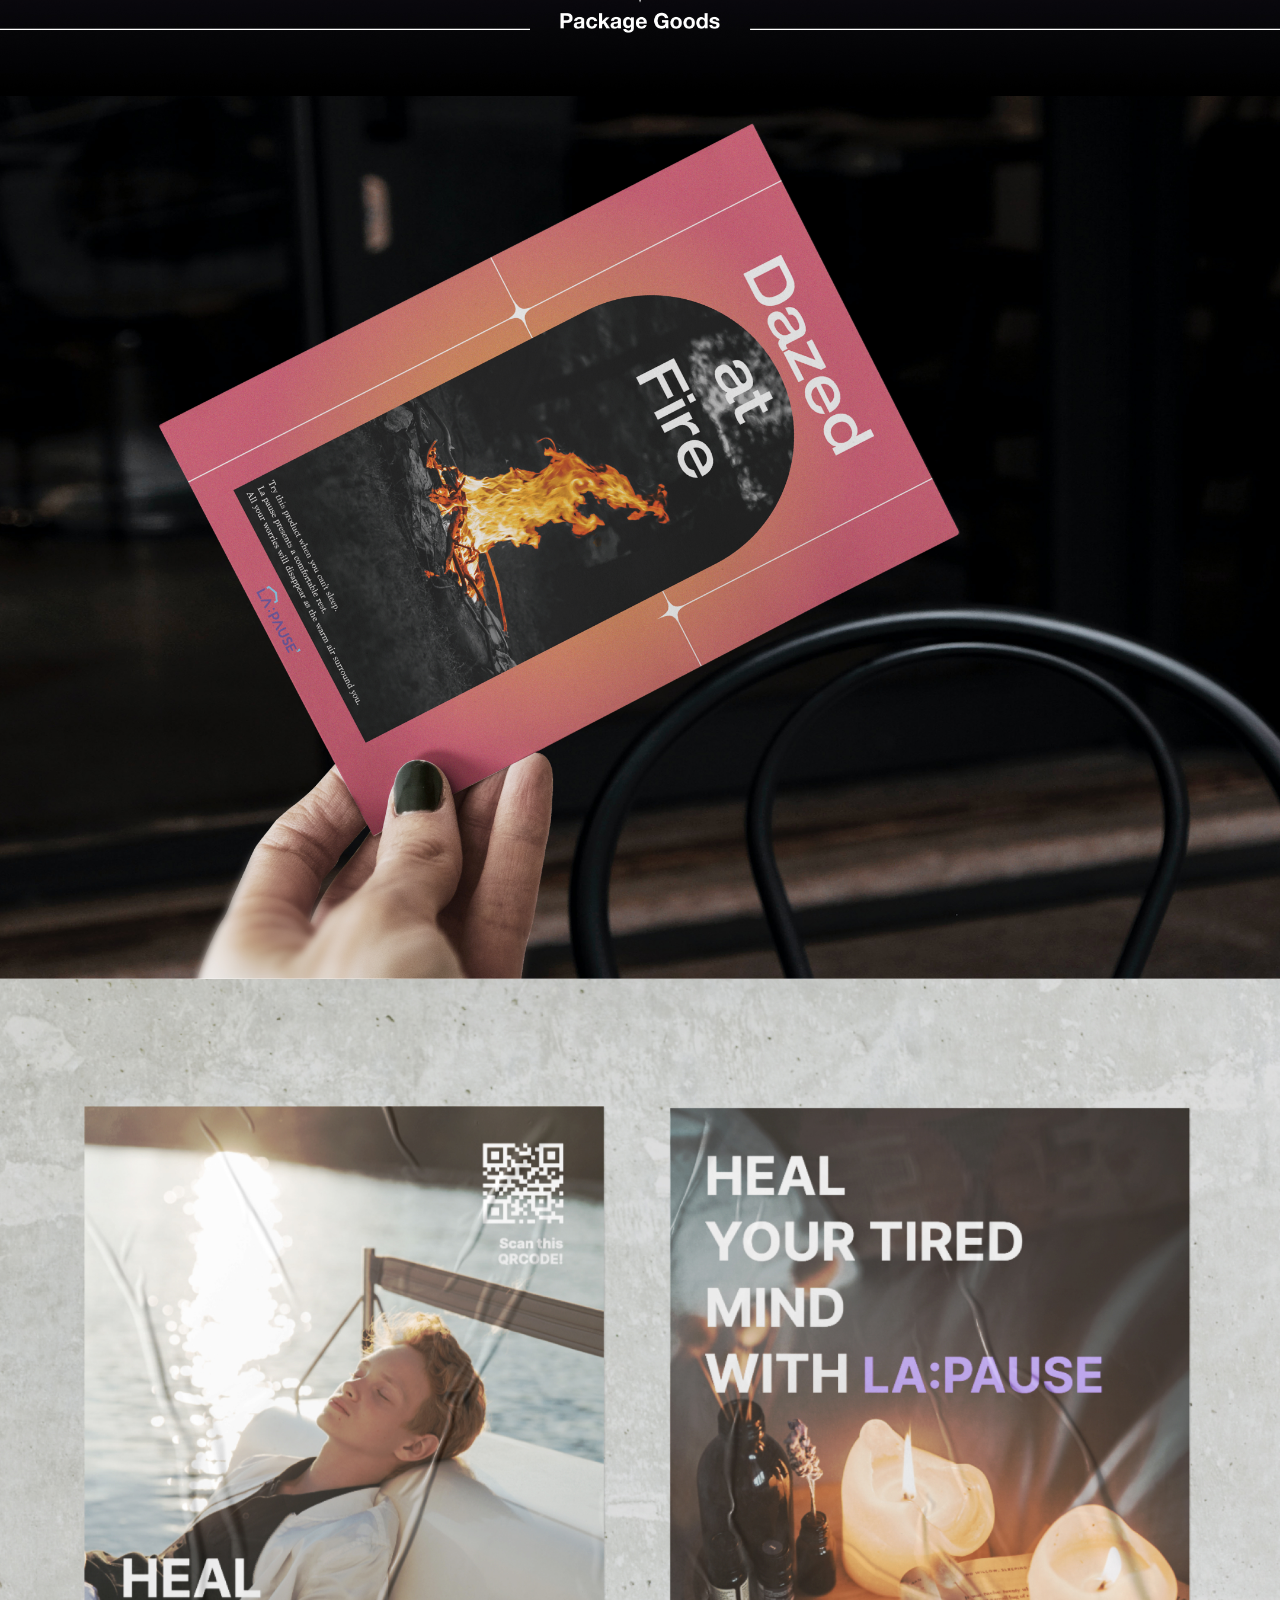
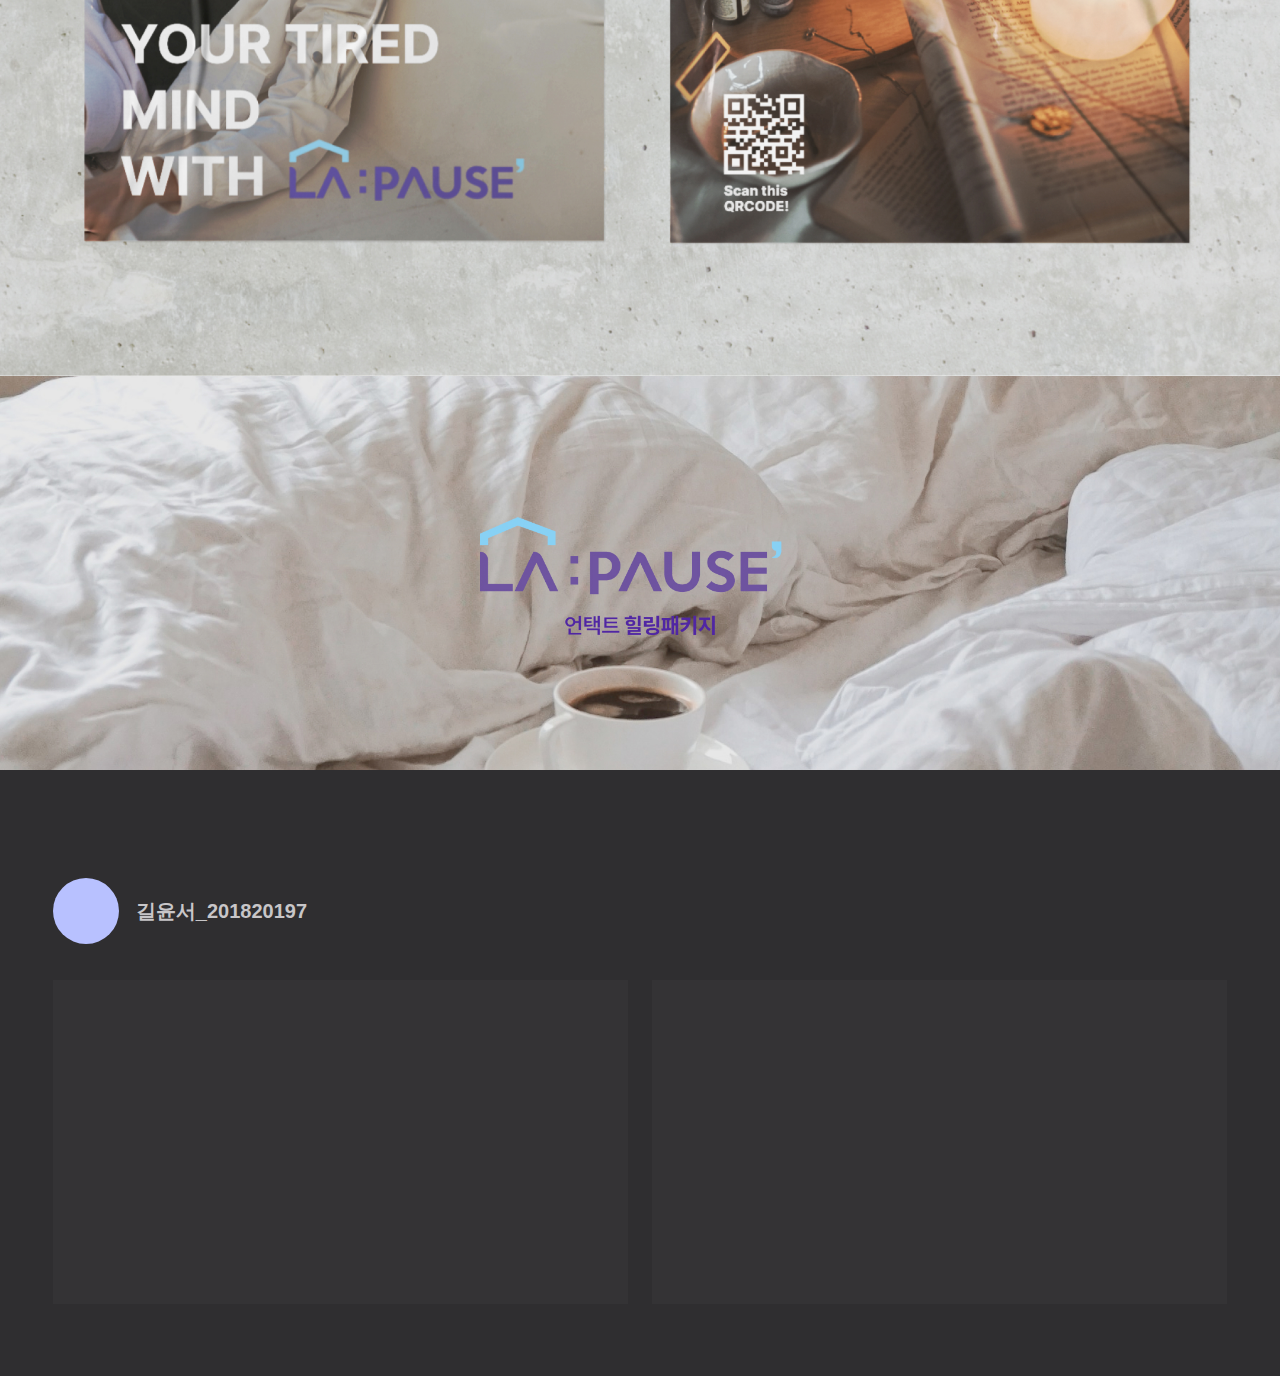
==== commit ee07999e: "recommmitttyea" ====
--- a/KSY/index.html
+++ b/KSY/index.html
@@ -45,7 +45,6 @@
         <!-- example of image begin -->
         <img src="./imgs/packageimg0.jpg" loading="lazy" />
         <img src="./imgs/packageimg1.jpg" loading="lazy" />
-        <img src="./imgs/packageimg2.jpg" loading="lazy" />
 
         <!-- example of lottie start -->
         <lottie-player
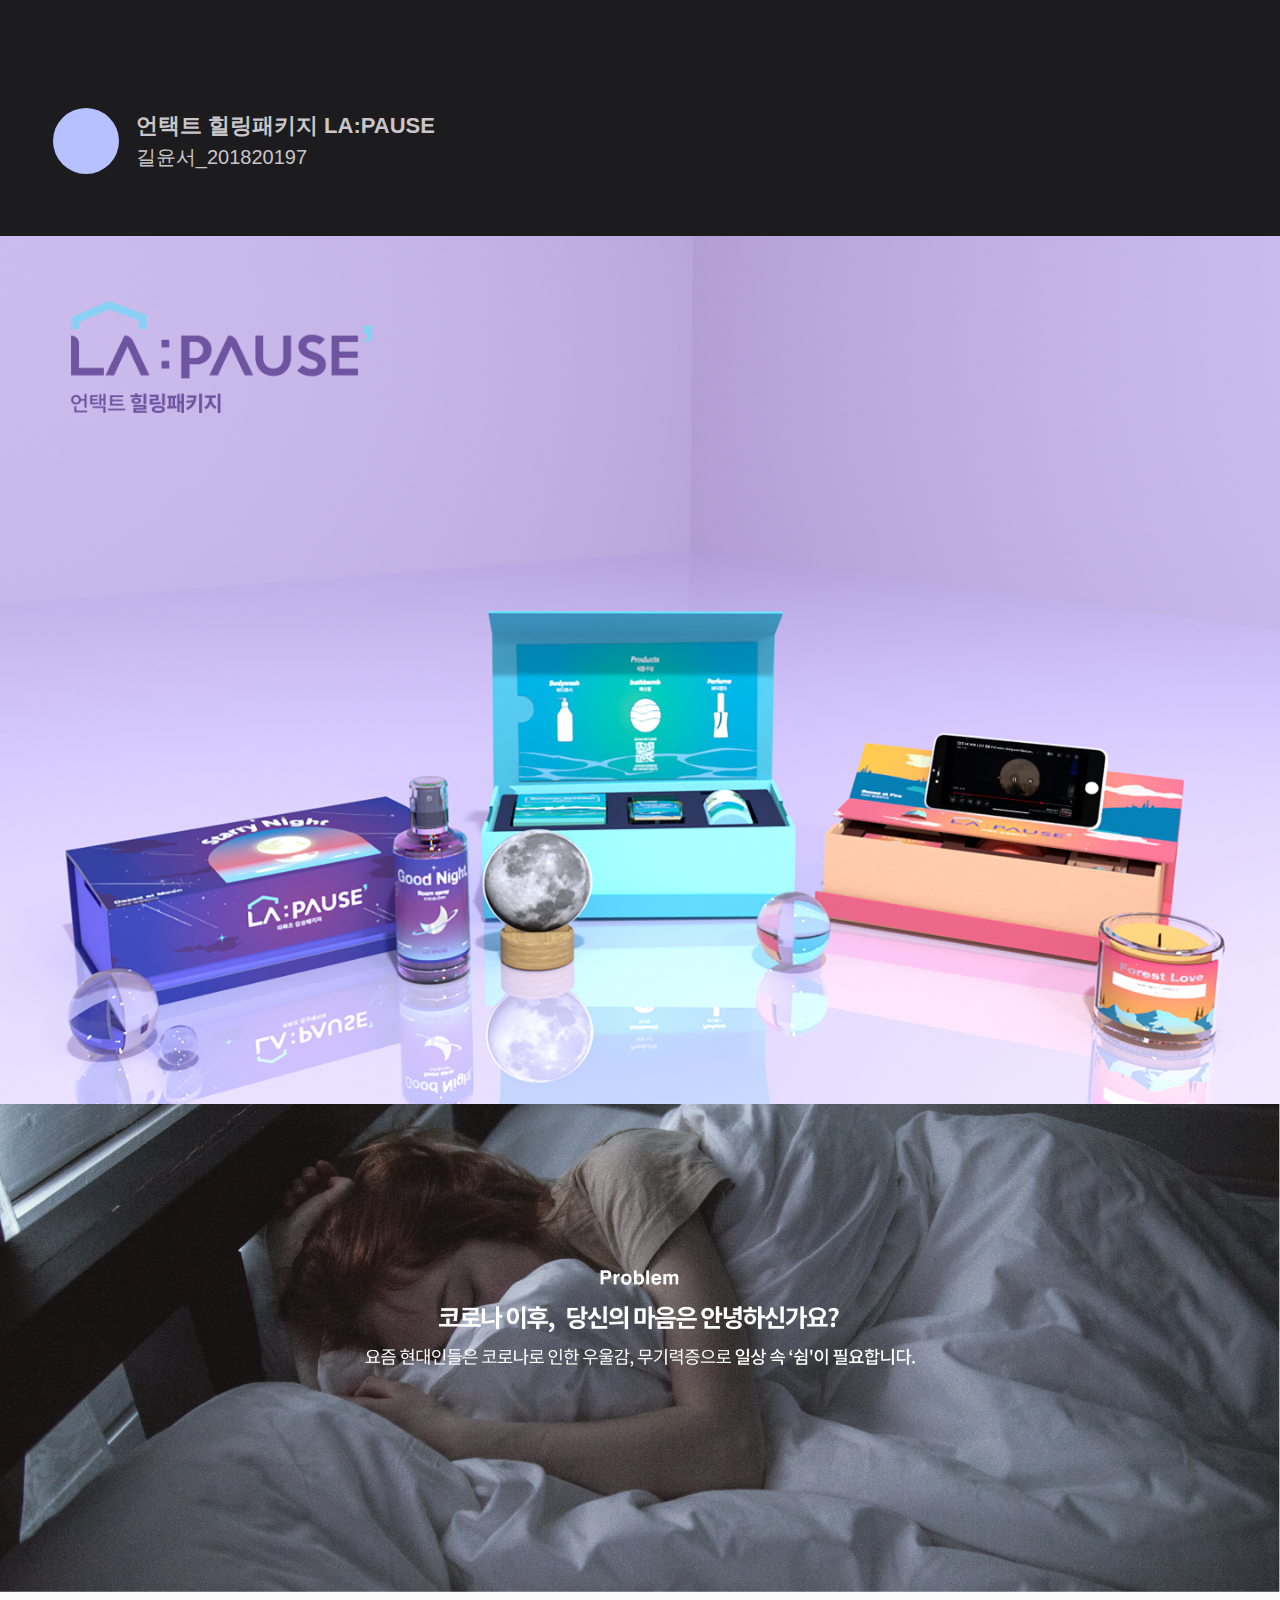
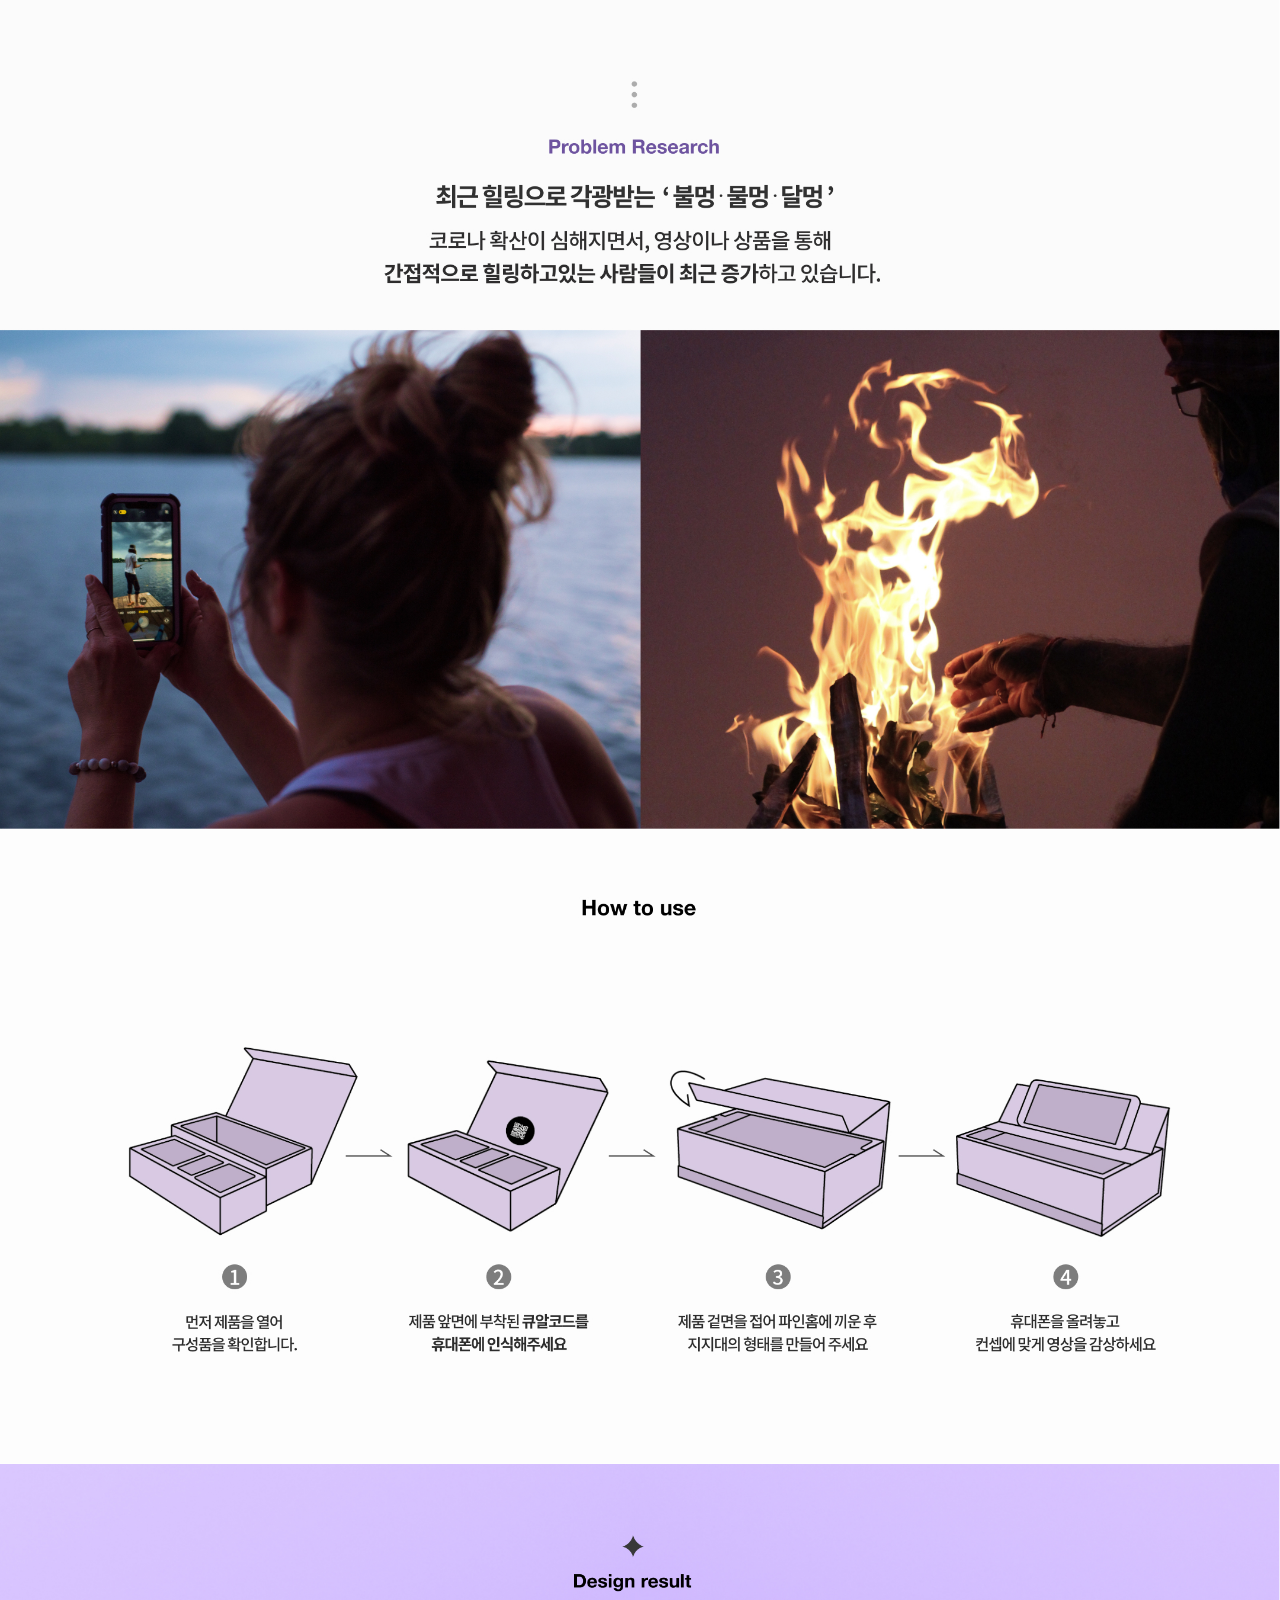
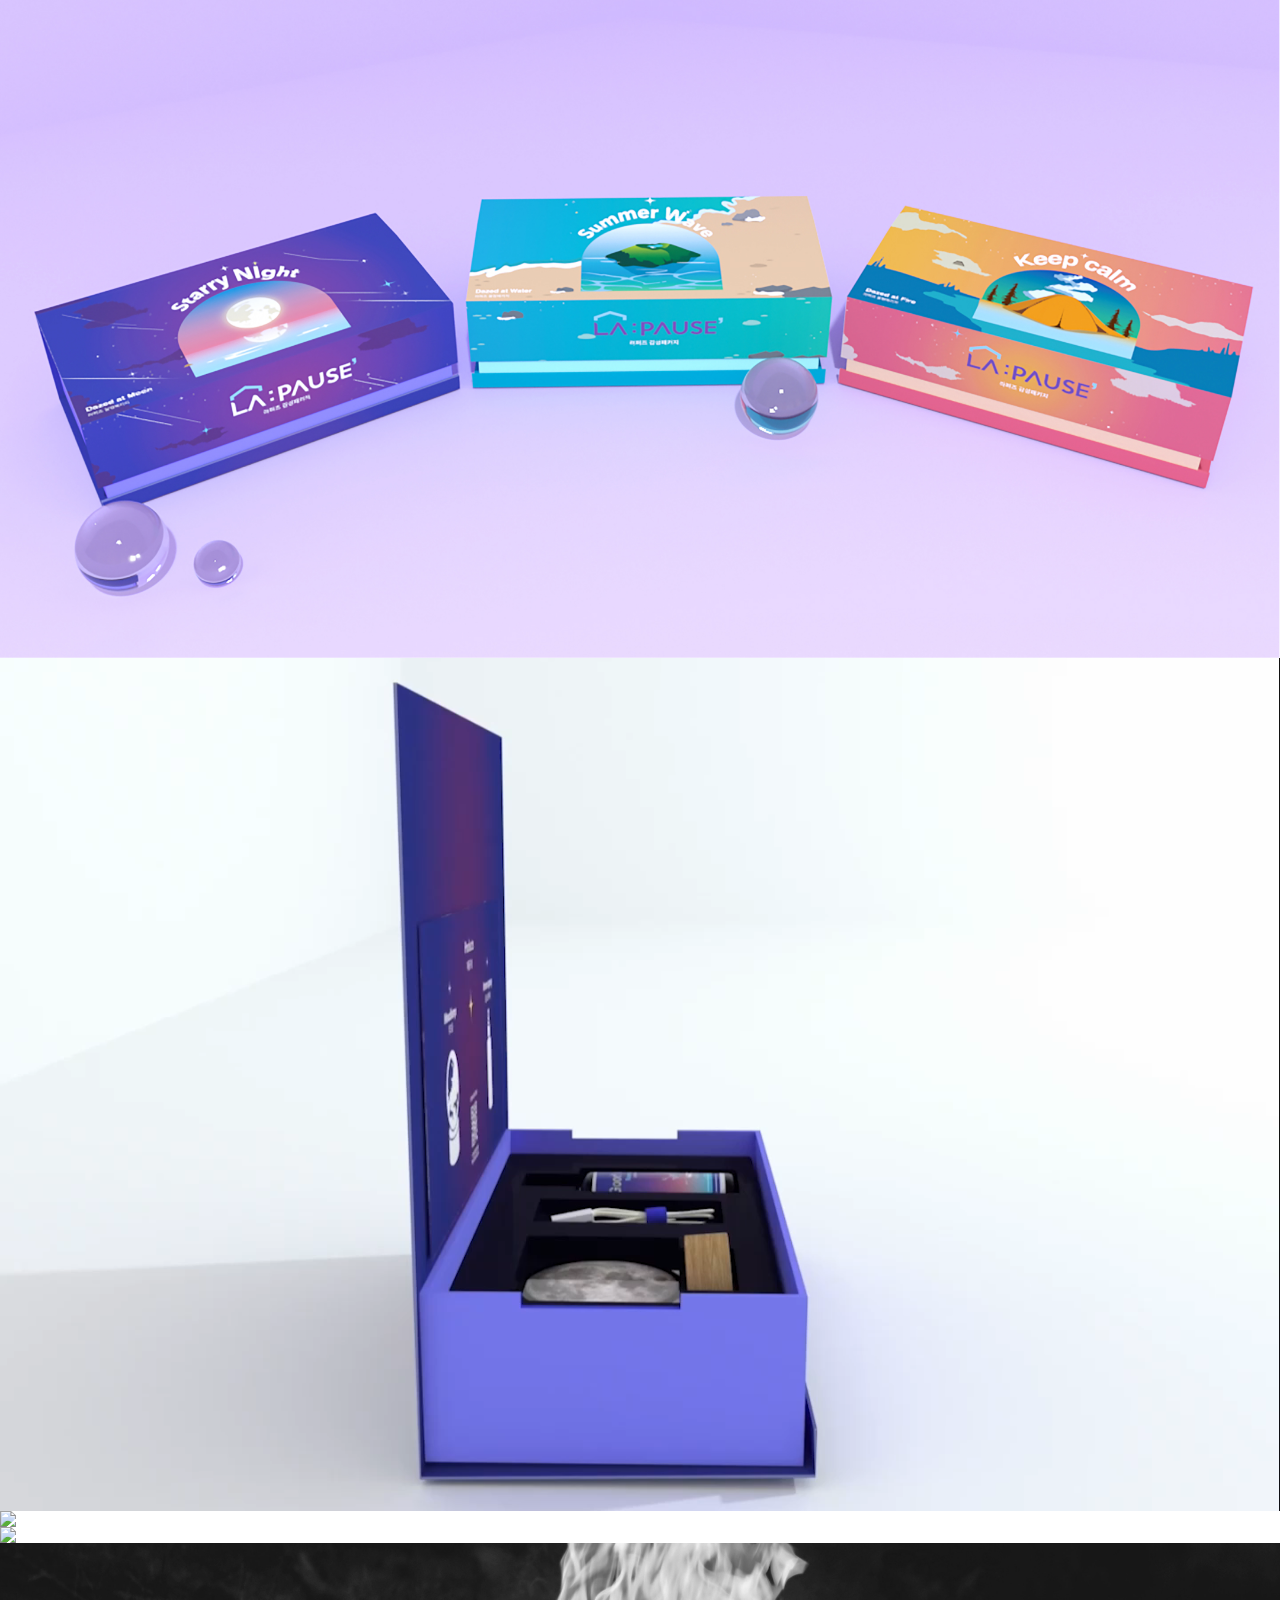
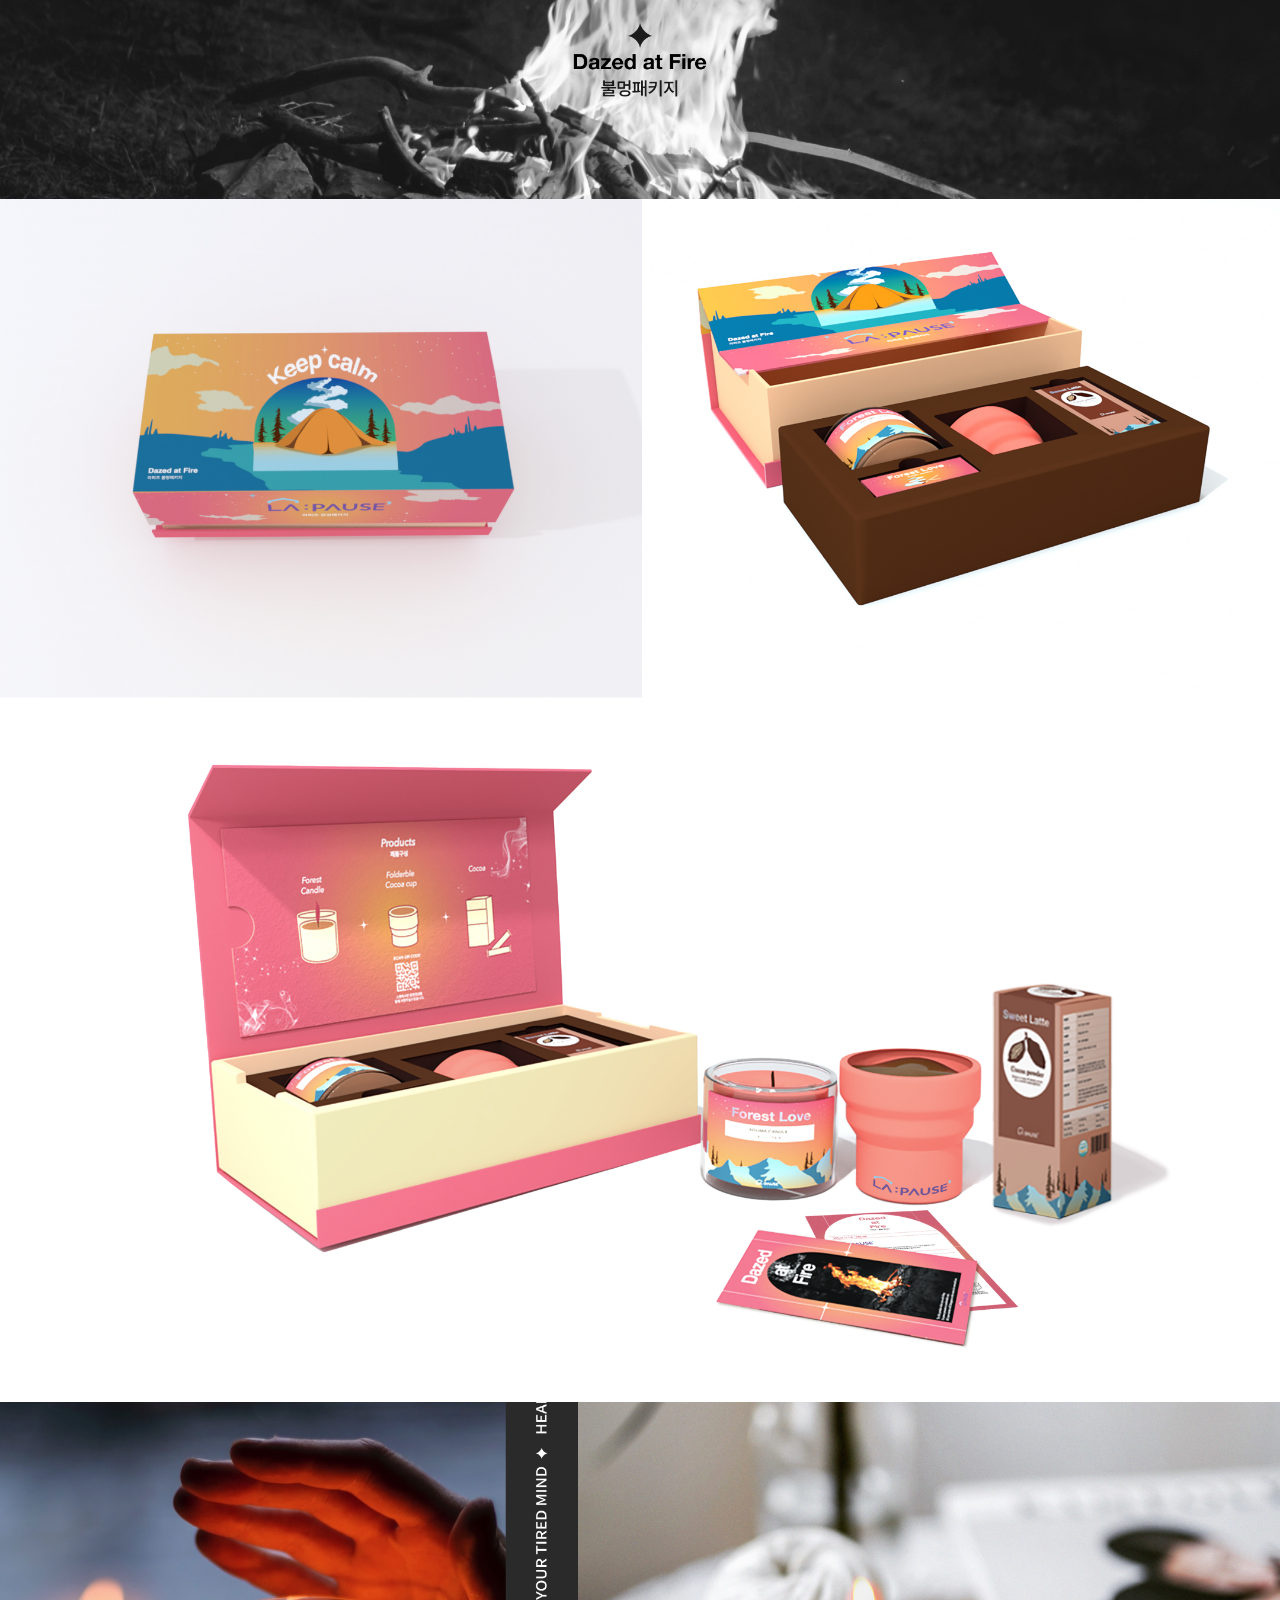
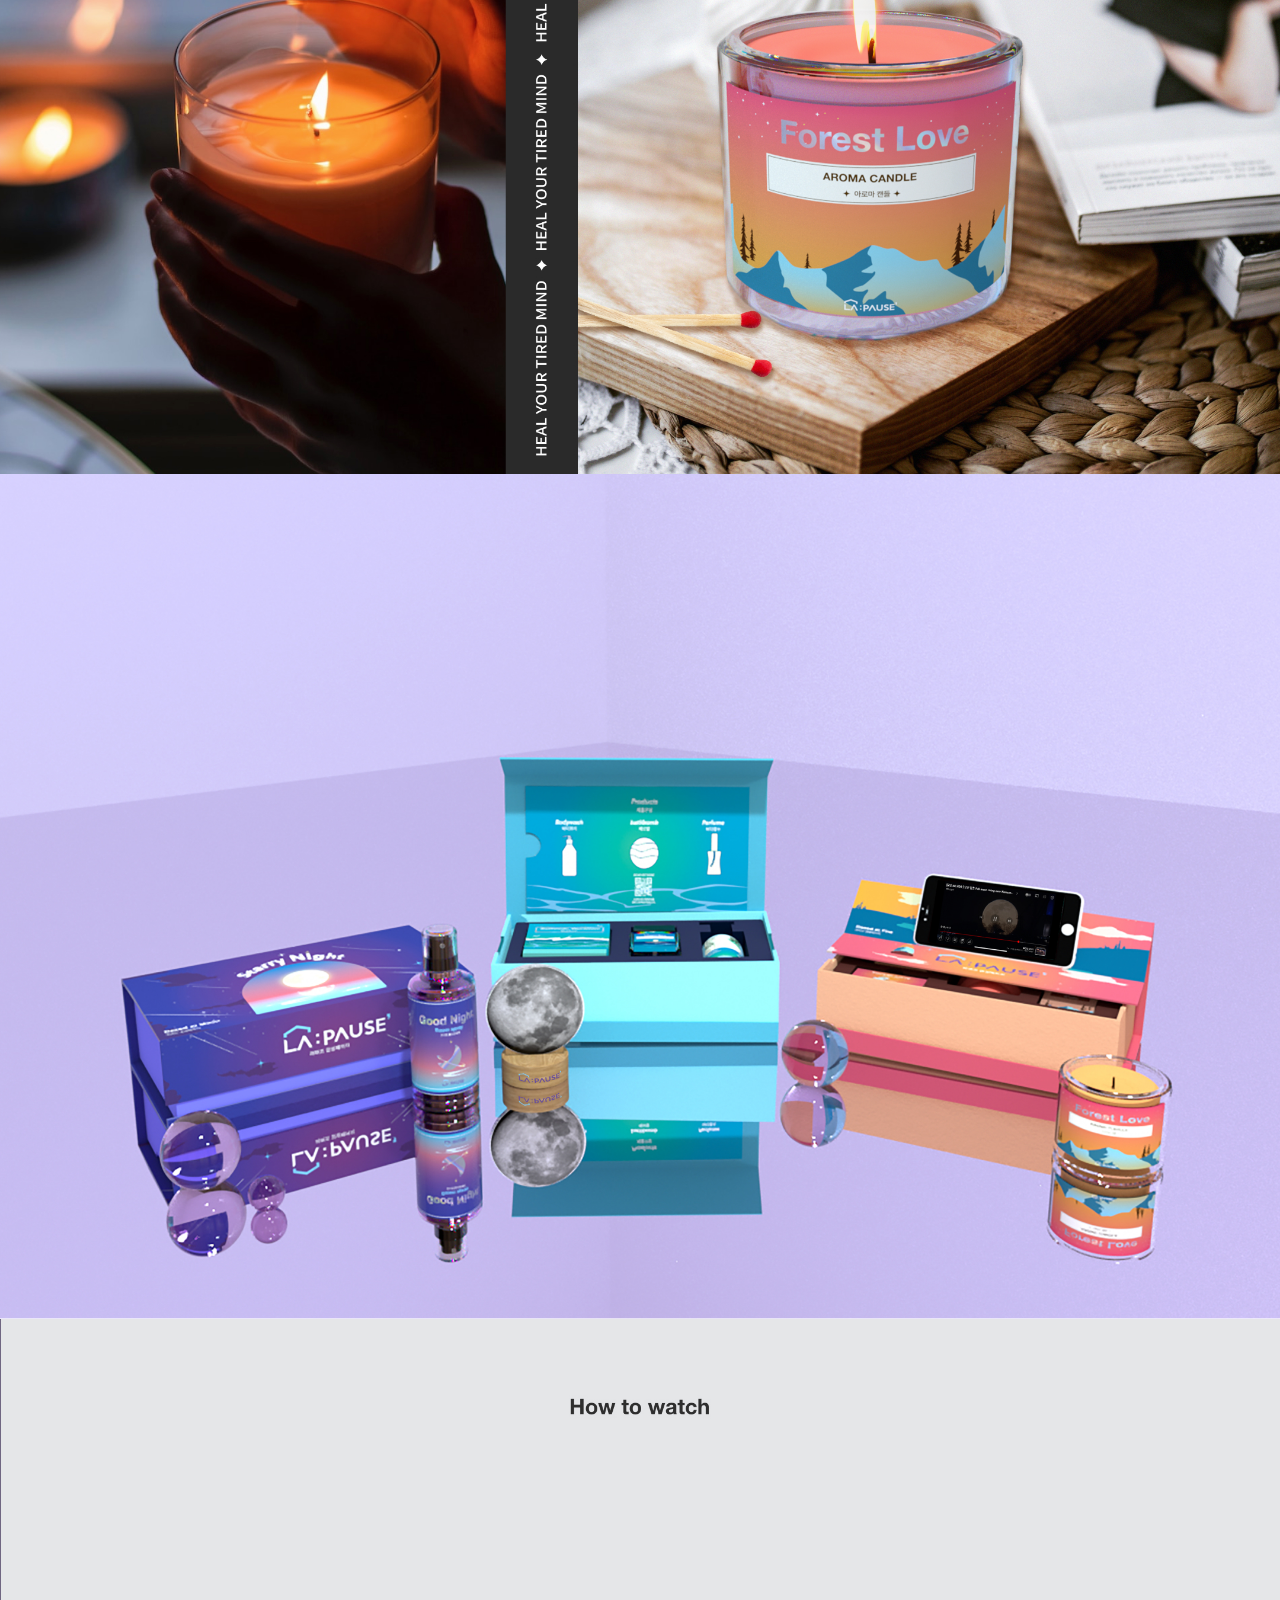
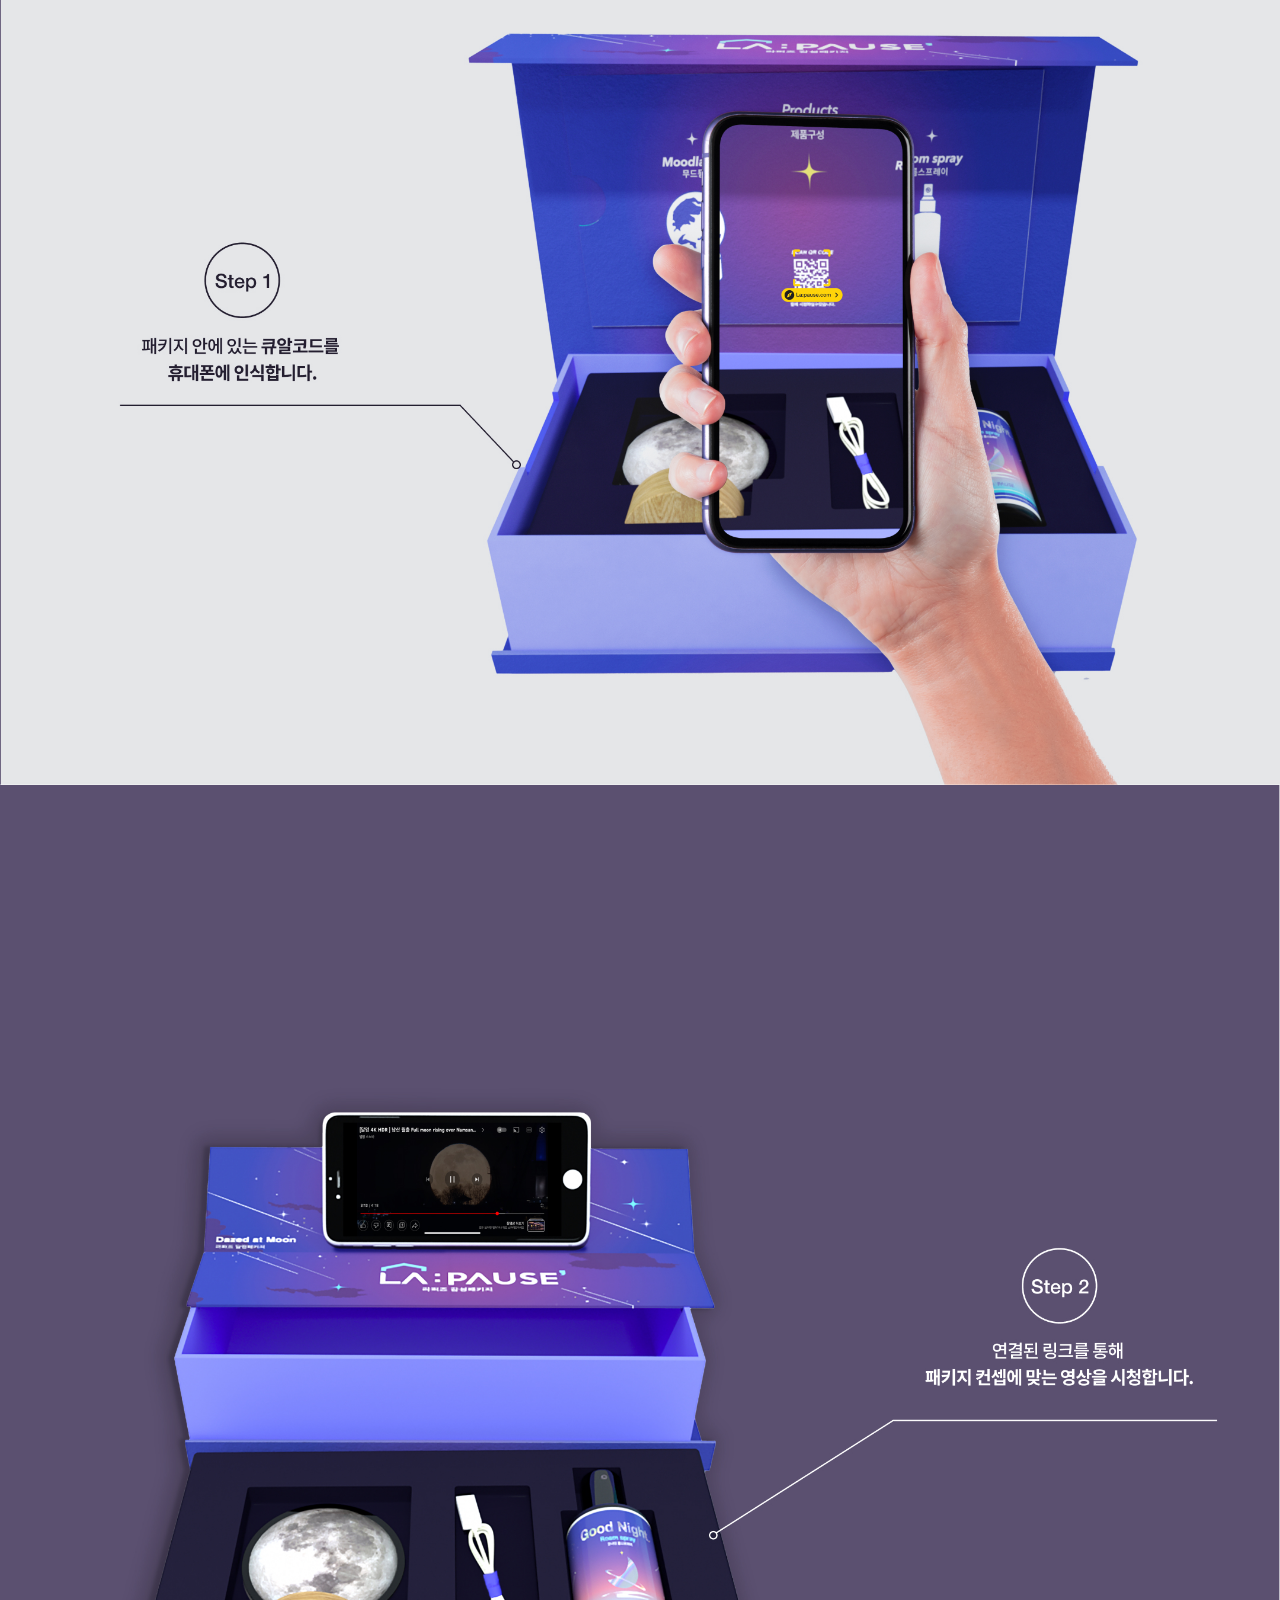
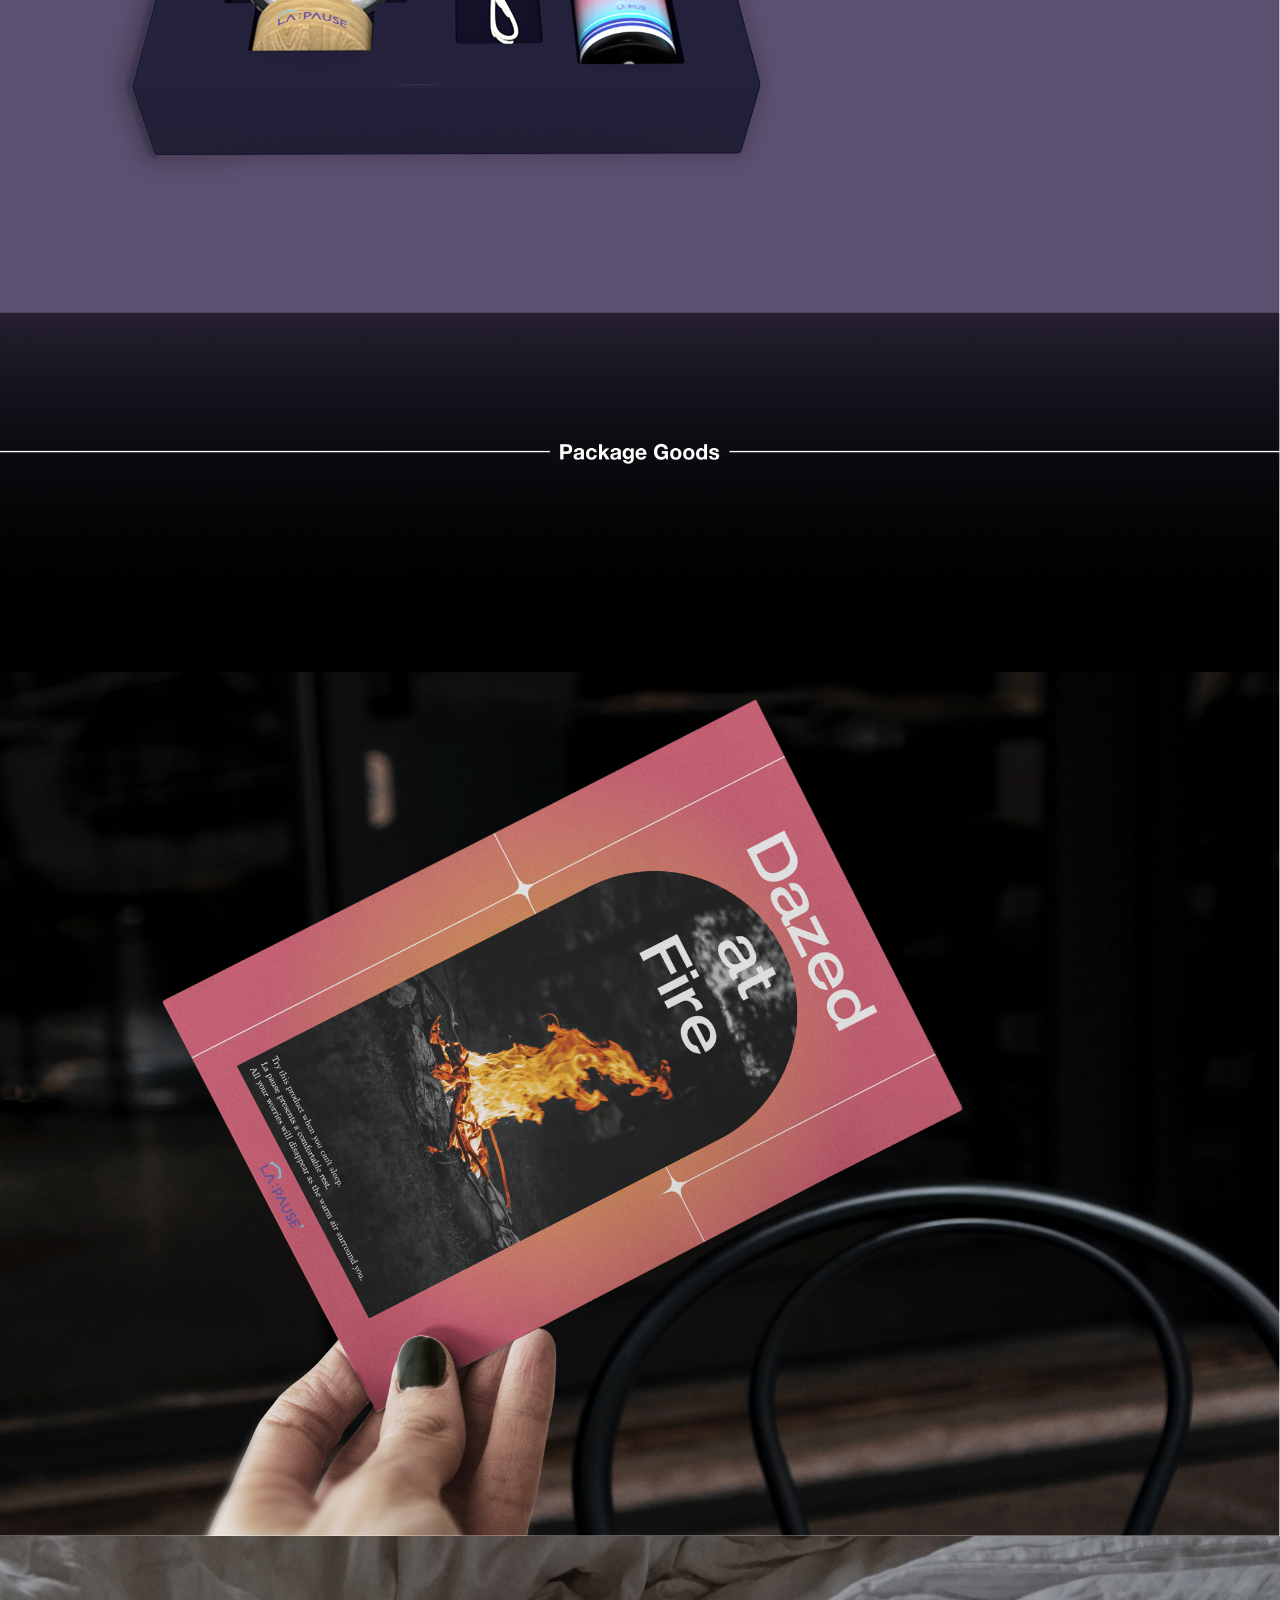
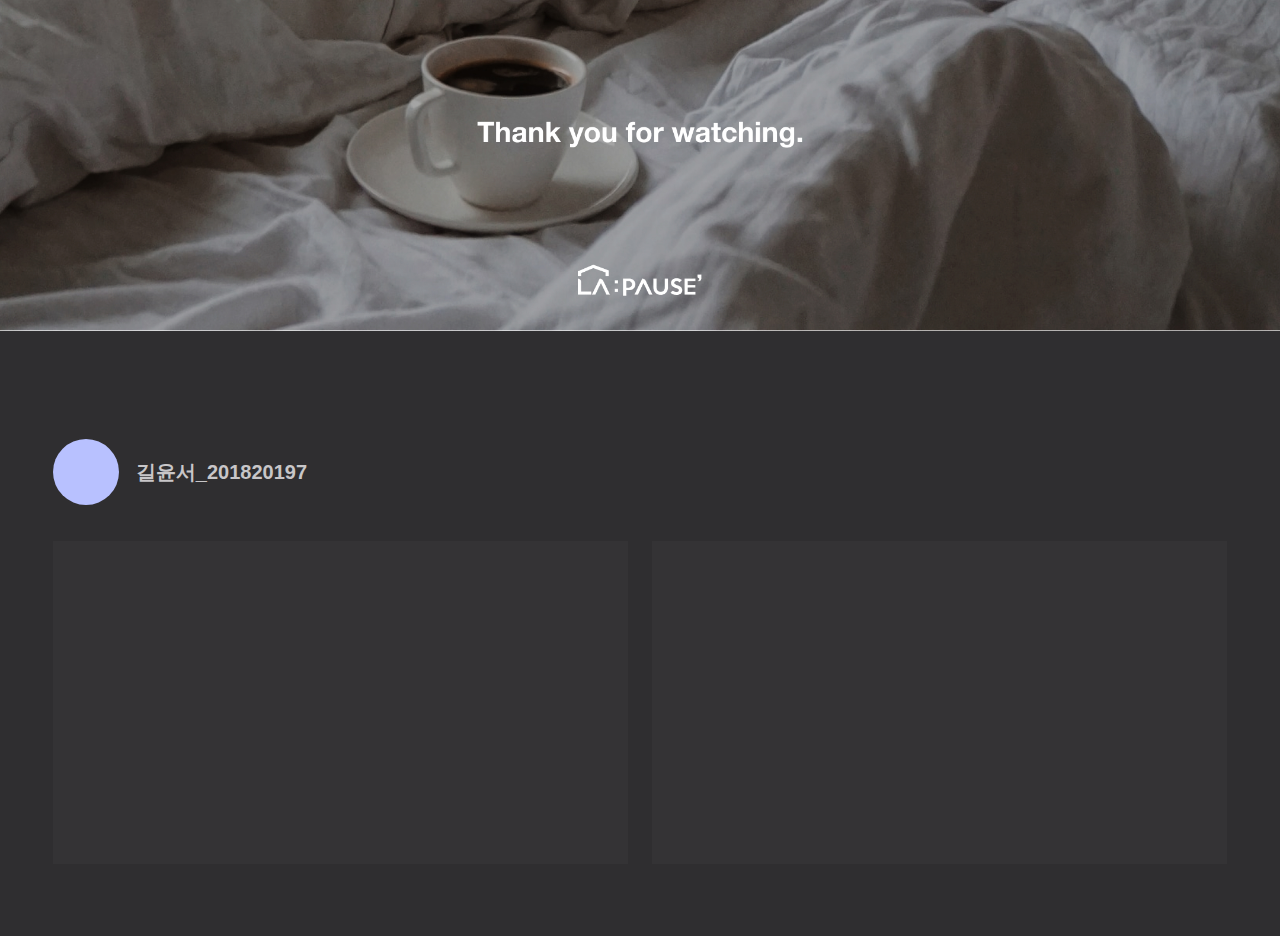
==== commit 693fc7d8: "cococod" ====
--- a/KSY/index.html
+++ b/KSY/index.html
@@ -48,7 +48,7 @@
 
         <!-- example of lottie start -->
         <lottie-player
-          src="./imgs/3co.json"
+          src="./imgs/project goal2.json"
           style="max-width: 1440px"
           style="max-height: 800px"
           loop
@@ -63,12 +63,13 @@
           autoplay
         ></lottie-player>
 
-        <!-- example of video begin -->
-        <video autoplay loop muted poster="">
-          <source src="./imgs/package video 2.mp4" />
-        </video>
-        <!-- example of video end -->
-
+        <!-- example of lottie start -->
+        <lottie-player
+          src="./imgs/zaaa.json"
+          style="max-width: 1440px"
+          loop
+          autoplay
+        ></lottie-player>
         <img src="./imgs/packageimg6.jpg" loading="lazy" />
         <img src="./imgs/packageimg7.jpg" loading="lazy" />
         <!-- example of video begin -->
@@ -99,7 +100,16 @@
           loop
           autoplay
         ></lottie-player>
-        <img src="./imgs/packageimg14.jpg" loading="lazy" />
+
+        <!-- example of lottie start -->
+        <lottie-player
+          src="./imgs/web.json"
+          style="max-width: 1440px"
+          style="max-height: 800px"
+          loop
+          autoplay
+        ></lottie-player>
+
         <img src="./imgs/packageimg15.jpg" loading="lazy" />
         <!-- example of image end -->
       </div>
